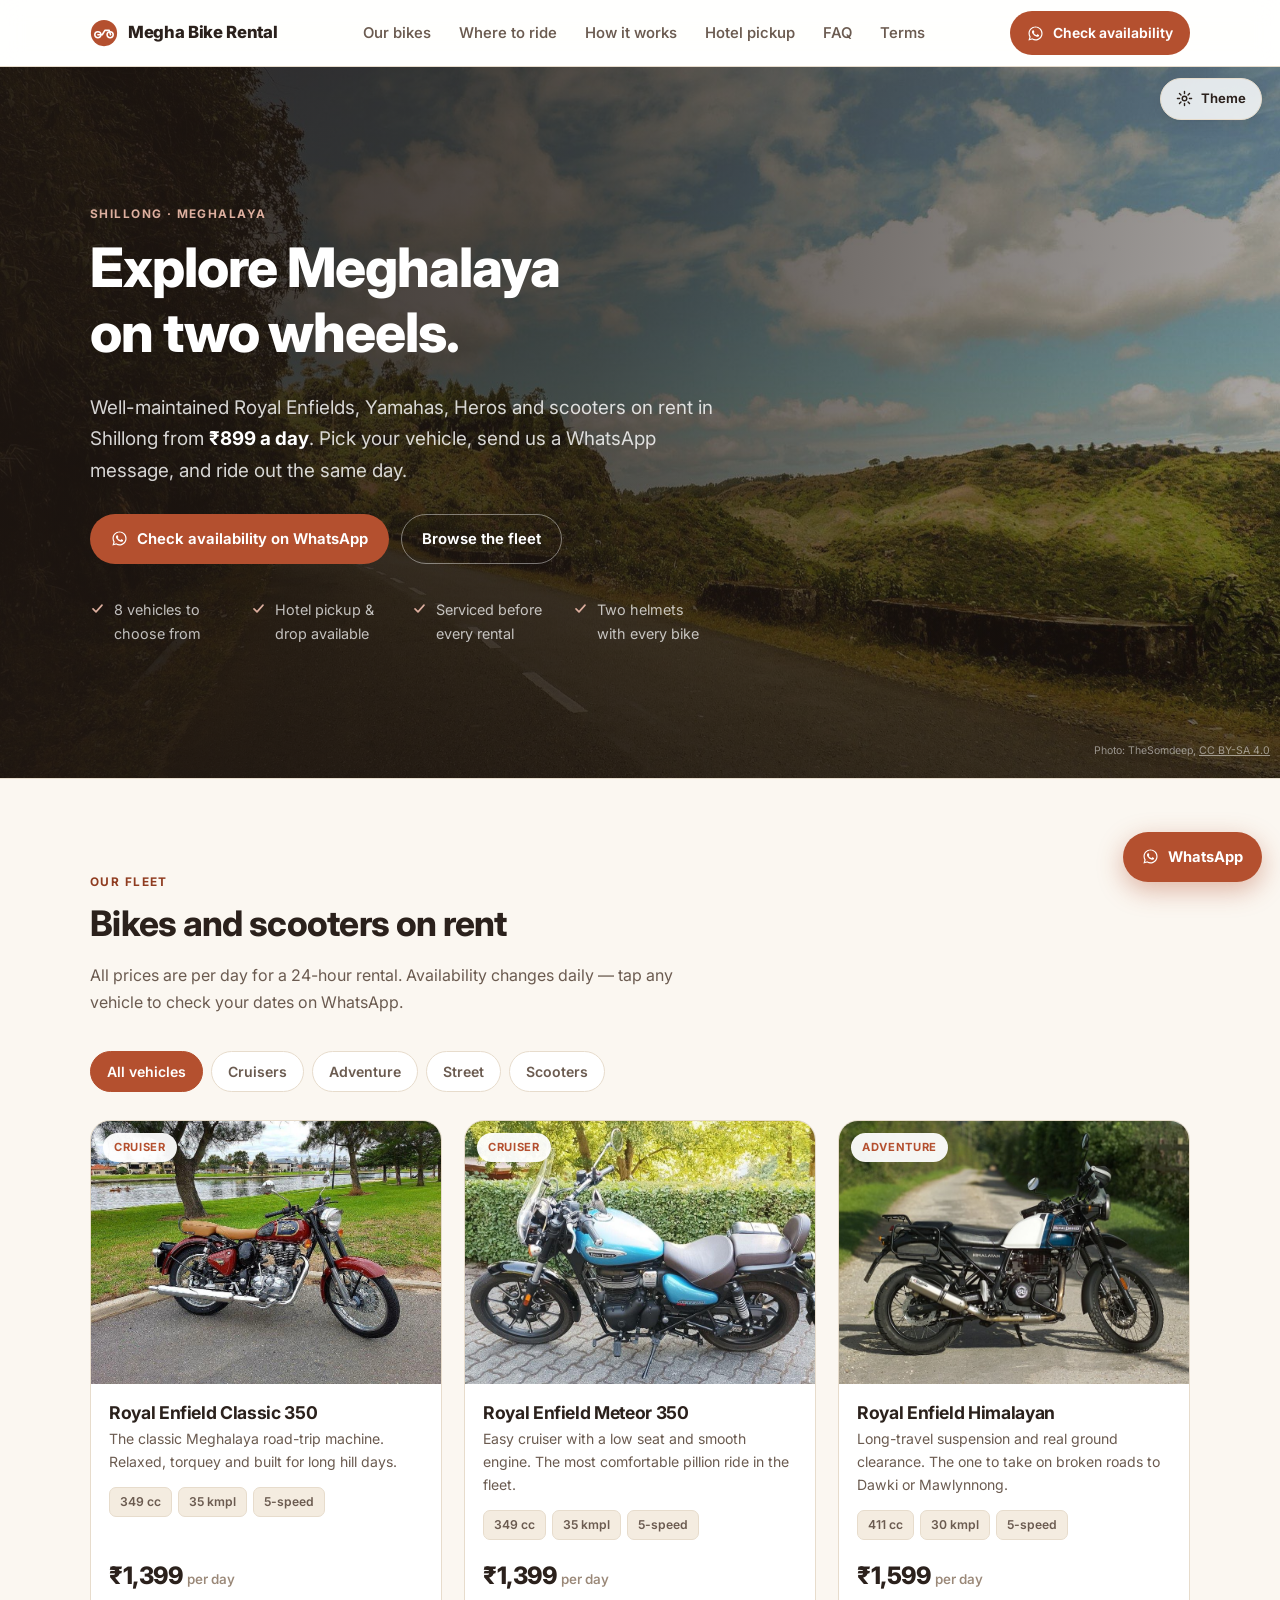
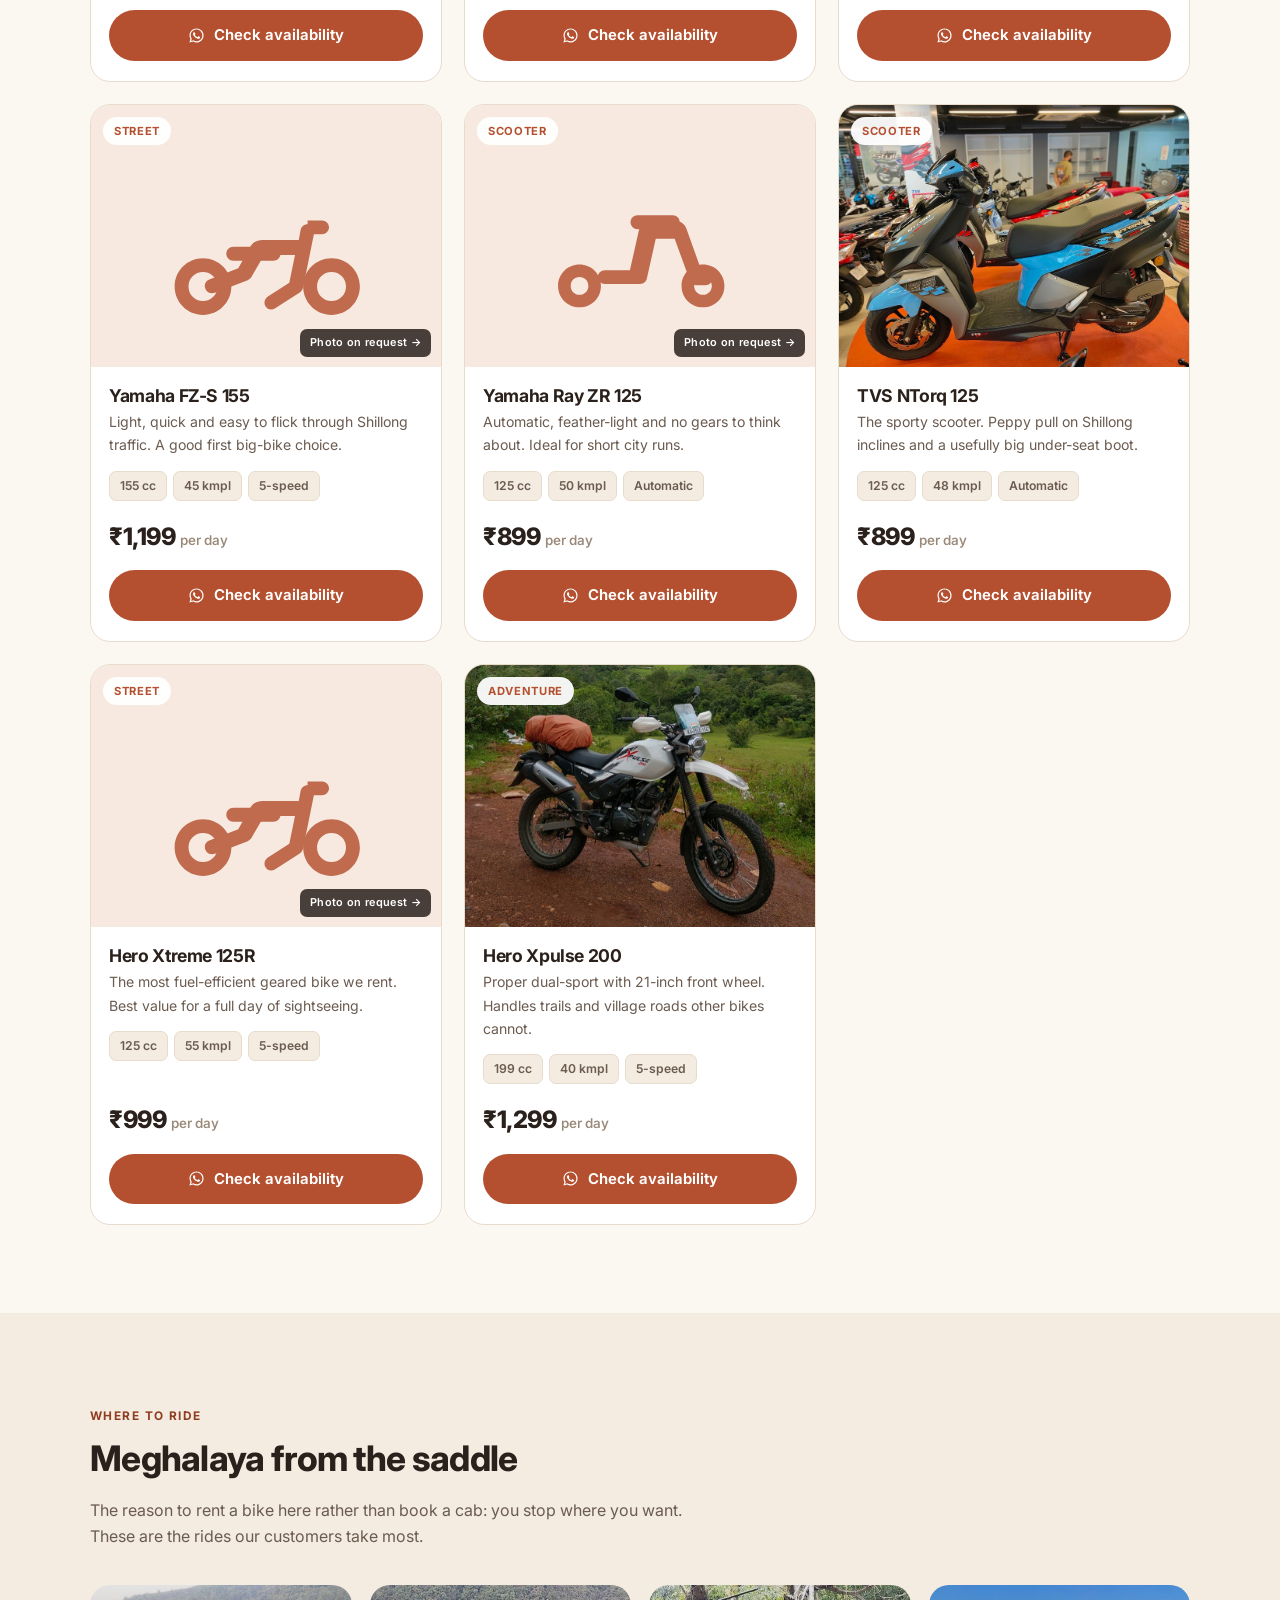
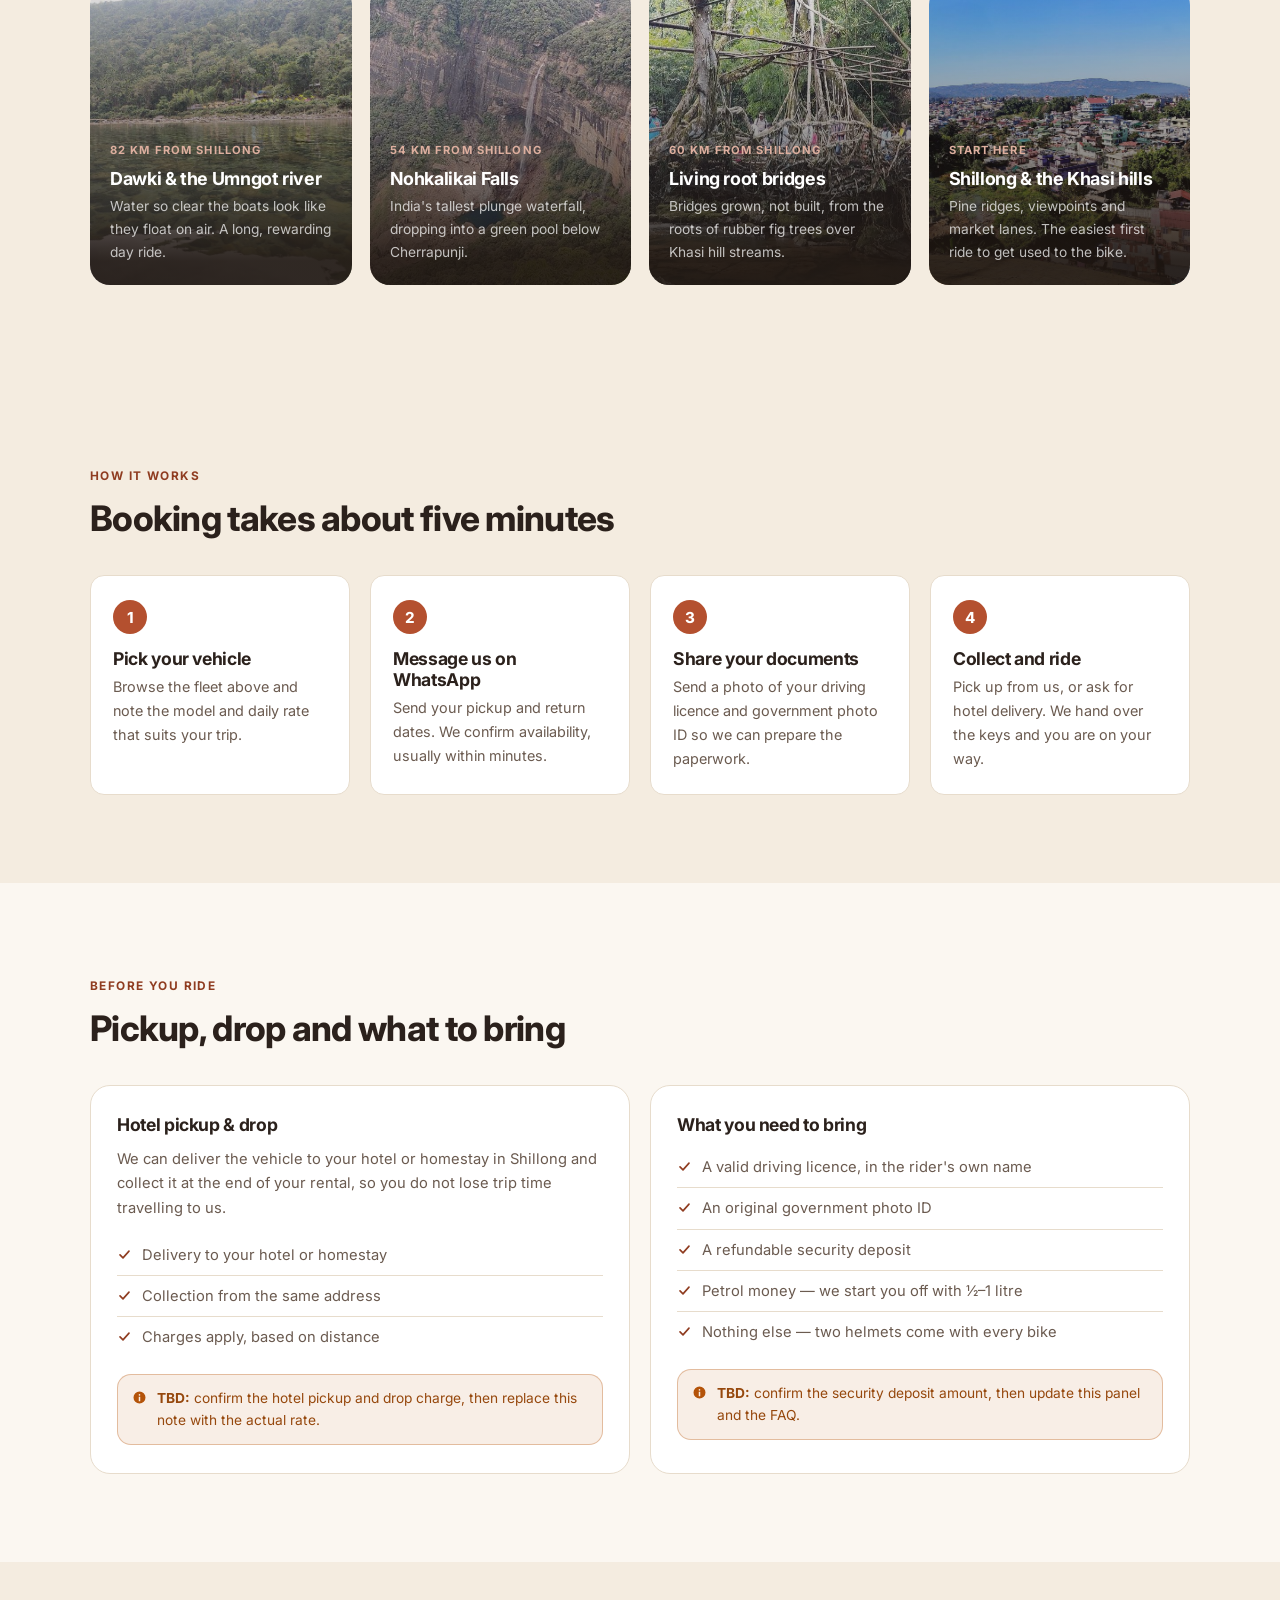
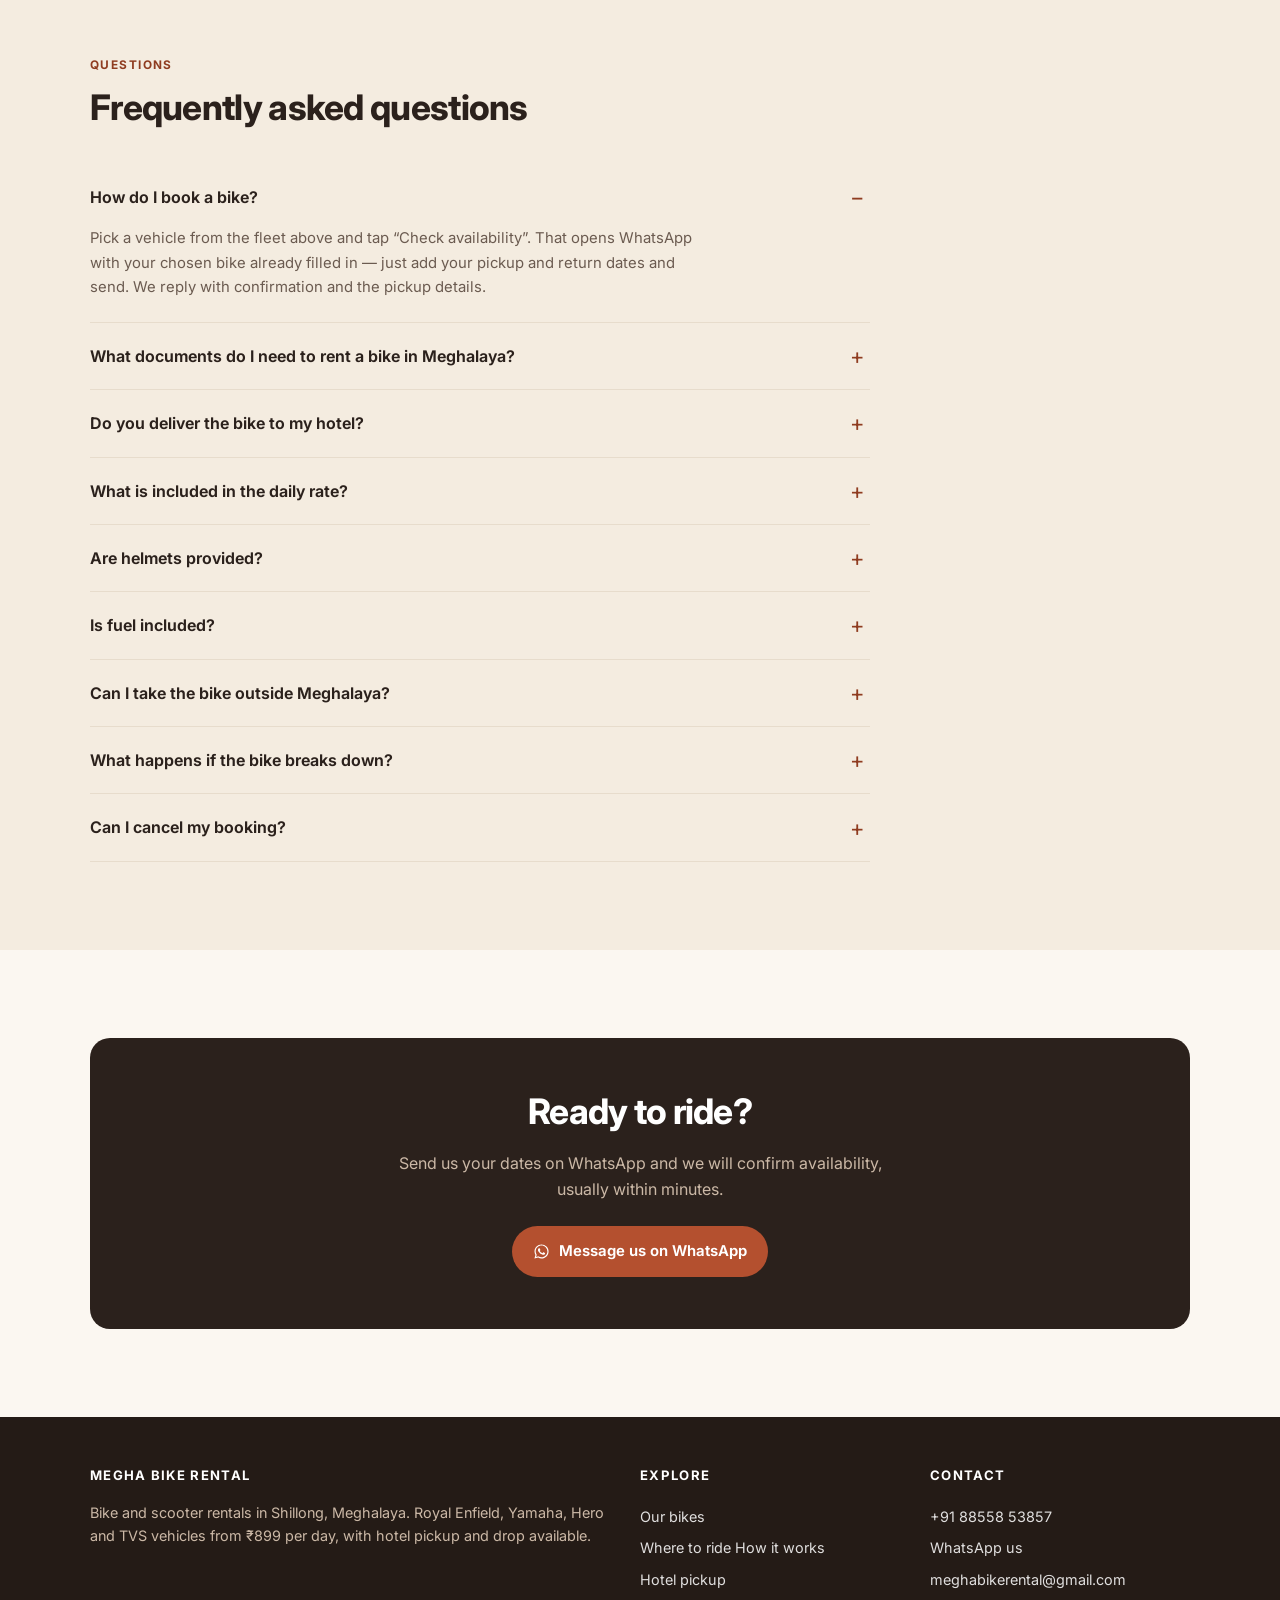
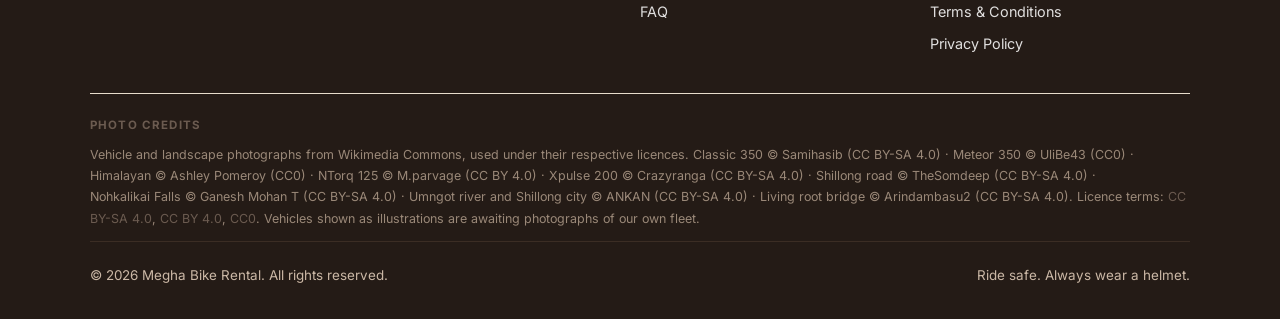
==== index.html @ 30ca1829 "Megha Bike Rental website Static site for a bike and scooter rental business in Shillong, Meghalaya." ====
<!DOCTYPE html>
<html lang="en-IN">
<head>
<meta charset="utf-8">
<meta name="viewport" content="width=device-width, initial-scale=1">

<title>Bike Rental in Shillong, Meghalaya | Megha Bike Rental</title>
<meta name="description" content="Rent Royal Enfield, Yamaha, Hero and TVS bikes and scooters in Shillong, Meghalaya from ₹899 per day. Two helmets included, hotel pickup and drop available. Check availability on WhatsApp.">
<link rel="canonical" href="https://www.meghabikerental.com/">

<meta name="robots" content="index, follow, max-image-preview:large">
<meta name="theme-color" content="#b4502f">
<meta name="geo.region" content="IN-ML">
<meta name="geo.placename" content="Shillong">

<meta property="og:type" content="website">
<meta property="og:site_name" content="Megha Bike Rental">
<meta property="og:title" content="Bike Rental in Shillong, Meghalaya | Megha Bike Rental">
<meta property="og:description" content="Rent Royal Enfield, Yamaha, Hero and TVS bikes and scooters in Shillong from ₹899 per day. Hotel pickup and drop available.">
<meta property="og:url" content="https://www.meghabikerental.com/">
<meta property="og:locale" content="en_IN">
<meta property="og:image" content="https://www.meghabikerental.com/assets/images/og-cover.svg">
<meta name="twitter:card" content="summary_large_image">

<link rel="icon" href="assets/images/favicon.svg" type="image/svg+xml">
<link rel="apple-touch-icon" href="assets/images/favicon.svg">

<link rel="preconnect" href="https://fonts.googleapis.com">
<link rel="preconnect" href="https://fonts.gstatic.com" crossorigin>
<link rel="stylesheet" href="https://fonts.googleapis.com/css2?family=Inter:wght@400;500;600;700;800&display=swap">
<link rel="stylesheet" href="assets/css/styles.css">
<link rel="stylesheet" href="assets/css/themes.css">
<script>/* no-flash: apply saved theme before first paint (preview tool) */
(function(){try{var v=JSON.parse(localStorage.getItem('mbr-theme'));if(v&&v.palette&&v.finish){var r=document.documentElement;r.setAttribute('data-palette',v.palette);r.setAttribute('data-finish',v.finish);}}catch(e){}})();</script>
<script src="assets/js/theme.js" defer></script>
</head>

<body>
<a class="skip" href="#main">Skip to content</a>

<header class="header">
  <div class="wrap header__bar">
    <a class="logo" href="index.html">
      <svg width="28" height="28" viewBox="0 0 32 32" fill="none" aria-hidden="true">
        <circle cx="16" cy="16" r="15" fill="#b4502f"/>
        <path d="M9 21.5a3.5 3.5 0 1 0 0-7 3.5 3.5 0 0 0 0 7zm14 0a3.5 3.5 0 1 0 0-7 3.5 3.5 0 0 0 0 7z" stroke="#fff" stroke-width="1.8"/>
        <path d="M9 18h5l3-5h5l1.5 5" stroke="#fff" stroke-width="1.8" stroke-linecap="round" stroke-linejoin="round"/>
      </svg>
      <span>Megha Bike Rental</span>
    </a>

    <nav class="nav" aria-label="Main">
      <a href="#fleet">Our bikes</a>
      <a href="#rides">Where to ride</a>
      <a href="#how">How it works</a>
      <a href="#pickup">Hotel pickup</a>
      <a href="#faq">FAQ</a>
      <a href="terms.html">Terms</a>
    </nav>

    <a class="btn btn--wa btn--sm" data-wa href="#">Check availability</a>
  </div>
</header>

<main id="main">

  <!-- ================= HERO ================= -->
  <section class="hero">
    <img class="hero__bg" src="assets/images/places/shillong-roads.jpg"
         alt="" width="1800" height="1013" fetchpriority="high" decoding="async">
    <div class="wrap">
      <span class="eyebrow">Shillong &middot; Meghalaya</span>
      <h1>Explore Meghalaya on two wheels.</h1>
      <p class="hero__lede">
        Well-maintained Royal Enfields, Yamahas, Heros and scooters on rent in
        <span data-city>Shillong</span> from <strong>&#8377;899 a day</strong>. Pick your
        vehicle, send us a WhatsApp message, and ride out the same day.
      </p>

      <div class="hero__cta">
        <a class="btn btn--wa" data-wa href="#">Check availability on WhatsApp</a>
        <a class="btn btn--ghost" href="#fleet">Browse the fleet</a>
      </div>

      <ul class="trust">
        <li>8 vehicles to choose from</li>
        <li>Hotel pickup &amp; drop available</li>
        <li>Serviced before every rental</li>
        <li>Two helmets with every bike</li>
      </ul>
    </div>
    <p class="hero__credit">Photo: TheSomdeep, <a href="https://creativecommons.org/licenses/by-sa/4.0" rel="nofollow noopener">CC BY-SA 4.0</a></p>
  </section>

  <!-- ================= FLEET ================= -->
  <section class="section" id="fleet">
    <div class="wrap">
      <div class="section__head">
        <span class="eyebrow">Our fleet</span>
        <h2>Bikes and scooters on rent</h2>
        <p>
          All prices are per day for a 24-hour rental. Availability changes daily —
          tap any vehicle to check your dates on WhatsApp.
        </p>
      </div>

      <div class="filters" id="fleet-filters" role="group" aria-label="Filter vehicles by type"></div>
      <p class="visually-hidden" id="fleet-status" role="status" aria-live="polite"></p>

      <div class="grid" id="fleet-grid">
        <noscript>
          <p>Please enable JavaScript to browse the fleet, or message us on WhatsApp
          and we will send you the current list and prices.</p>
        </noscript>
      </div>
    </div>
  </section>

  <!-- ================= DESTINATIONS ================= -->
  <section class="section section--mist" id="rides">
    <div class="wrap">
      <div class="section__head">
        <span class="eyebrow">Where to ride</span>
        <h2>Meghalaya from the saddle</h2>
        <p>
          The reason to rent a bike here rather than book a cab: you stop where you
          want. These are the rides our customers take most.
        </p>
      </div>
      <ul class="places" id="places-grid"></ul>
    </div>
  </section>

  <!-- ================= HOW IT WORKS ================= -->
  <section class="section section--mist" id="how">
    <div class="wrap">
      <div class="section__head">
        <span class="eyebrow">How it works</span>
        <h2>Booking takes about five minutes</h2>
      </div>

      <ol class="steps">
        <li>
          <h3>Pick your vehicle</h3>
          <p>Browse the fleet above and note the model and daily rate that suits your trip.</p>
        </li>
        <li>
          <h3>Message us on WhatsApp</h3>
          <p>Send your pickup and return dates. We confirm availability, usually within minutes.</p>
        </li>
        <li>
          <h3>Share your documents</h3>
          <p>Send a photo of your driving licence and government photo ID so we can prepare the paperwork.</p>
        </li>
        <li>
          <h3>Collect and ride</h3>
          <p>Pick up from us, or ask for hotel delivery. We hand over the keys and you are on your way.</p>
        </li>
      </ol>
    </div>
  </section>

  <!-- ================= PICKUP + REQUIREMENTS ================= -->
  <section class="section" id="pickup">
    <div class="wrap">
      <div class="section__head">
        <span class="eyebrow">Before you ride</span>
        <h2>Pickup, drop and what to bring</h2>
      </div>

      <div class="panels">
        <div class="panel">
          <h3>Hotel pickup &amp; drop</h3>
          <p style="font-size:.92rem;color:var(--ink-soft)">
            We can deliver the vehicle to your hotel or homestay in
            <span data-city>Shillong</span> and collect it at the end of your rental,
            so you do not lose trip time travelling to us.
          </p>
          <ul>
            <li>Delivery to your hotel or homestay</li>
            <li>Collection from the same address</li>
            <li>Charges apply, based on distance</li>
          </ul>
          <div class="note">
            <svg width="15" height="15" viewBox="0 0 20 20" fill="currentColor" aria-hidden="true"><path d="M10 2a8 8 0 1 0 0 16 8 8 0 0 0 0-16zm0 3.4a1.1 1.1 0 1 1 0 2.2 1.1 1.1 0 0 1 0-2.2zM11 15H9V9h2z"/></svg>
            <span><strong>TBD:</strong> confirm the hotel pickup and drop charge, then replace this note with the actual rate.</span>
          </div>
        </div>

        <div class="panel">
          <h3>What you need to bring</h3>
          <ul>
            <li>A valid driving licence, in the rider's own name</li>
            <li>An original government photo ID</li>
            <li>A refundable security deposit</li>
            <li>Petrol money — we start you off with &frac12;&ndash;1 litre</li>
            <li>Nothing else — two helmets come with every bike</li>
          </ul>
          <div class="note">
            <svg width="15" height="15" viewBox="0 0 20 20" fill="currentColor" aria-hidden="true"><path d="M10 2a8 8 0 1 0 0 16 8 8 0 0 0 0-16zm0 3.4a1.1 1.1 0 1 1 0 2.2 1.1 1.1 0 0 1 0-2.2zM11 15H9V9h2z"/></svg>
            <span><strong>TBD:</strong> confirm the security deposit amount, then update this panel and the FAQ.</span>
          </div>
        </div>
      </div>
    </div>
  </section>

  <!-- ================= FAQ ================= -->
  <section class="section section--mist" id="faq">
    <div class="wrap">
      <div class="section__head">
        <span class="eyebrow">Questions</span>
        <h2>Frequently asked questions</h2>
      </div>

      <div class="faq">
        <details open>
          <summary>How do I book a bike?</summary>
          <p>Pick a vehicle from the fleet above and tap “Check availability”. That opens
          WhatsApp with your chosen bike already filled in — just add your pickup and
          return dates and send. We reply with confirmation and the pickup details.</p>
        </details>

        <details>
          <summary>What documents do I need to rent a bike in Meghalaya?</summary>
          <p>You need a valid driving licence in the rider's own name that covers the
          class of vehicle you are renting, plus an original government photo ID such as
          Aadhaar, passport or voter ID. A learner's licence is not accepted. A refundable
          security deposit is also collected at pickup.</p>
        </details>

        <details>
          <summary>Do you deliver the bike to my hotel?</summary>
          <p>Yes. We deliver to hotels and homestays in <span data-city>Shillong</span>
          and collect the vehicle from the same address at the end of your rental. A
          delivery and collection charge applies depending on distance — message us with
          your hotel name for the exact amount.</p>
        </details>

        <details>
          <summary>What is included in the daily rate?</summary>
          <p>The rate covers a 24-hour rental of the vehicle, two helmets — one for the
          rider and one for the pillion — and half a litre to one litre of petrol to get
          you to a pump. Fuel beyond that is yours. TBD — confirm whether kilometres are
          unlimited, and list any extra charges here.</p>
        </details>

        <details>
          <summary>Are helmets provided?</summary>
          <p>Yes — two helmets come with every bike, one for the rider and one for the
          pillion, at no extra charge. Wearing them is required by law in Meghalaya for
          both riders, and we would ask you to wear them regardless.</p>
        </details>

        <details>
          <summary>Is fuel included?</summary>
          <p>Every bike is handed over with half a litre to one litre of petrol in the
          tank — enough to comfortably reach the nearest fuel pump. Fuel for the rest of
          your trip is at your own cost.</p>
        </details>

        <details>
          <summary>Can I take the bike outside Meghalaya?</summary>
          <p>TBD — confirm whether riding into Assam or other neighbouring states is
          permitted, and any conditions or extra charges that apply.</p>
        </details>

        <details>
          <summary>What happens if the bike breaks down?</summary>
          <p>Call us straight away on the number below. All vehicles are serviced before
          every rental, but if something goes wrong we will talk you through it and arrange
          help. Do not get repairs done yourself without speaking to us first.</p>
        </details>

        <details>
          <summary>Can I cancel my booking?</summary>
          <p>TBD — confirm the cancellation window and whether any advance or deposit is
          refundable. See our <a href="terms.html">Terms &amp; Conditions</a> once finalised.</p>
        </details>
      </div>
    </div>
  </section>

  <!-- ================= CTA ================= -->
  <section class="section">
    <div class="wrap">
      <div class="band">
        <h2>Ready to ride?</h2>
        <p>Send us your dates on WhatsApp and we will confirm availability, usually within minutes.</p>
        <a class="btn btn--wa" data-wa href="#">Message us on WhatsApp</a>
      </div>
    </div>
  </section>

</main>

<footer class="footer">
  <div class="wrap">
    <div class="footer__cols">
      <div>
        <h4>Megha Bike Rental</h4>
        <p>Bike and scooter rentals in <span data-city>Shillong</span>, Meghalaya.
        Royal Enfield, Yamaha, Hero and TVS vehicles from ₹899 per day, with hotel
        pickup and drop available.</p>
      </div>

      <div>
        <h4>Explore</h4>
        <ul>
          <li><a href="#fleet">Our bikes</a></li>
          <li><a href="#rides">Where to ride</a>
      <a href="#how">How it works</a></li>
          <li><a href="#pickup">Hotel pickup</a></li>
          <li><a href="#faq">FAQ</a></li>
        </ul>
      </div>

      <div>
        <h4>Contact</h4>
        <ul>
          <li><a data-phone href="#">+91 88558 53857</a></li>
          <li><a data-wa href="#">WhatsApp us</a></li>
          <li><a data-email href="#">meghabikerental@gmail.com</a></li>
          <li><a href="terms.html">Terms &amp; Conditions</a></li>
          <li><a href="privacy.html">Privacy Policy</a></li>
        </ul>
      </div>
    </div>

    <div class="credits">
      <h4>Photo credits</h4>
      <p>
        Vehicle and landscape photographs from Wikimedia Commons, used under their
        respective licences.
        Classic&nbsp;350 &copy;&nbsp;Samihasib (CC&nbsp;BY-SA&nbsp;4.0) &middot;
        Meteor&nbsp;350 &copy;&nbsp;UliBe43 (CC0) &middot;
        Himalayan &copy;&nbsp;Ashley&nbsp;Pomeroy (CC0) &middot;
        NTorq&nbsp;125 &copy;&nbsp;M.parvage (CC&nbsp;BY&nbsp;4.0) &middot;
        Xpulse&nbsp;200 &copy;&nbsp;Crazyranga (CC&nbsp;BY-SA&nbsp;4.0) &middot;
        Shillong road &copy;&nbsp;TheSomdeep (CC&nbsp;BY-SA&nbsp;4.0) &middot;
        Nohkalikai&nbsp;Falls &copy;&nbsp;Ganesh&nbsp;Mohan&nbsp;T (CC&nbsp;BY-SA&nbsp;4.0) &middot;
        Umngot&nbsp;river and Shillong&nbsp;city &copy;&nbsp;ANKAN (CC&nbsp;BY-SA&nbsp;4.0) &middot;
        Living&nbsp;root&nbsp;bridge &copy;&nbsp;Arindambasu2 (CC&nbsp;BY-SA&nbsp;4.0).
        Licence terms:
        <a href="https://creativecommons.org/licenses/by-sa/4.0" rel="nofollow noopener">CC BY-SA 4.0</a>,
        <a href="https://creativecommons.org/licenses/by/4.0" rel="nofollow noopener">CC BY 4.0</a>,
        <a href="https://creativecommons.org/publicdomain/zero/1.0" rel="nofollow noopener">CC0</a>.
        Vehicles shown as illustrations are awaiting photographs of our own fleet.
      </p>
    </div>

    <div class="footer__base">
      <span>&copy; <span data-year>2026</span> Megha Bike Rental. All rights reserved.</span>
      <span>Ride safe. Always wear a helmet.</span>
    </div>
  </div>
</footer>

<a class="fab" data-wa href="#" aria-label="Check availability on WhatsApp">
  <span class="fab__text">WhatsApp</span>
</a>

<script src="assets/js/data.js"></script>
<script src="assets/js/main.js"></script>

<script type="application/ld+json">
{
  "@context": "https://schema.org",
  "@graph": [
    {
      "@type": ["LocalBusiness", "AutoRental"],
      "@id": "https://www.meghabikerental.com/#business",
      "name": "Megha Bike Rental",
      "url": "https://www.meghabikerental.com/",
      "email": "meghabikerental@gmail.com",
      "telephone": "+918855853857",
      "description": "Bike and scooter rentals in Shillong, Meghalaya. Royal Enfield, Yamaha, Hero and TVS vehicles from Rs 899 per day, with hotel pickup and drop available.",
      "image": "https://www.meghabikerental.com/assets/images/og-cover.svg",
      "priceRange": "₹₹",
      "currenciesAccepted": "INR",
      "areaServed": { "@type": "State", "name": "Meghalaya" },
      "address": {
        "@type": "PostalAddress",
        "addressLocality": "Shillong",
        "addressRegion": "Meghalaya",
        "addressCountry": "IN"
      },
      "openingHoursSpecification": [{
        "@type": "OpeningHoursSpecification",
        "dayOfWeek": ["Monday","Tuesday","Wednesday","Thursday","Friday","Saturday","Sunday"],
        "opens": "08:00",
        "closes": "20:00"
      }]
    },
    {
      "@type": "FAQPage",
      "@id": "https://www.meghabikerental.com/#faq",
      "mainEntity": [
        {
          "@type": "Question",
          "name": "How do I book a bike?",
          "acceptedAnswer": { "@type": "Answer", "text": "Pick a vehicle from the fleet and tap Check availability. That opens WhatsApp with your chosen bike already filled in. Add your pickup and return dates and send, and we reply with confirmation and pickup details." }
        },
        {
          "@type": "Question",
          "name": "What documents do I need to rent a bike in Meghalaya?",
          "acceptedAnswer": { "@type": "Answer", "text": "A valid driving licence in the rider's own name covering the class of vehicle, plus an original government photo ID such as Aadhaar, passport or voter ID. A learner's licence is not accepted. A refundable security deposit is collected at pickup." }
        },
        {
          "@type": "Question",
          "name": "Do you deliver the bike to my hotel?",
          "acceptedAnswer": { "@type": "Answer", "text": "Yes. We deliver to hotels and homestays in Shillong and collect the vehicle from the same address at the end of the rental. A delivery and collection charge applies depending on distance." }
        },
        {
          "@type": "Question",
          "name": "Are helmets provided with the bike rental?",
          "acceptedAnswer": { "@type": "Answer", "text": "Yes. Two helmets come with every bike, one for the rider and one for the pillion, at no extra charge. Wearing a helmet is required by law in Meghalaya for both riders." }
        },
        {
          "@type": "Question",
          "name": "Is fuel included in the bike rental?",
          "acceptedAnswer": { "@type": "Answer", "text": "Every bike is handed over with half a litre to one litre of petrol in the tank, enough to comfortably reach the nearest fuel pump. Fuel for the rest of the trip is at the rider's own cost." }
        },
        {
          "@type": "Question",
          "name": "What happens if the bike breaks down?",
          "acceptedAnswer": { "@type": "Answer", "text": "Call us immediately. All vehicles are serviced before every rental, but if something goes wrong we will talk you through it and arrange help. Do not arrange repairs yourself without speaking to us first." }
        }
      ]
    }
  ]
}
</script>
</body>
</html>
---- assets/css/styles.css ----
/* ==========================================================================
   Megha Bike Rental — stylesheet
   Mobile-first. Edit design tokens in :root to re-skin the whole site.
   ========================================================================== */

:root {
  /* Palette tokens — overridden per theme in themes.css.
     These defaults are the "Sand & Terracotta" palette. */
  --ink:         #2b211c;
  --ink-soft:    #6b5b50;
  --ink-faint:   #9a8878;
  --accent:      #b4502f;
  --accent-2:    #8f3c20;
  --accent-tint: #f7e9e0;
  --accent-ink:  #ffffff;
  --bg:          #fbf7f1;
  --bg-2:        #f4ece0;
  --surface:     #ffffff;
  --line:        #e7dccc;
  --deep:        #2b211c;
  --deep-2:      #241b16;
  --deep-ink:    #cbb8a6;
  --deep-line:   #3b2d24;
  --header-bg:   rgba(255,255,255,.90);
  --amber:       #b45309;
  --hero-scrim:  30,22,17;

  /* Finish tokens — overridden by [data-finish] in themes.css */
  --surface-blur:   none;
  --surface-alpha:  var(--surface);
  --sheen:          none;
  --card-border:    var(--line);

  --radius:     14px;
  --radius-lg:  20px;
  --shadow:     0 1px 2px rgba(43,33,28,.06), 0 4px 16px rgba(43,33,28,.07);
  --shadow-lg:  0 2px 4px rgba(43,33,28,.07), 0 14px 34px rgba(43,33,28,.13);
  --wrap:       1140px;
  --font:       'Inter', -apple-system, BlinkMacSystemFont, 'Segoe UI', Roboto, sans-serif;
  --ease:       cubic-bezier(.22,.61,.36,1);

  /* Text on top of a dark photo scrim. Derived from the palette so the
     hero and destination cards recolour with everything else. */
  --on-photo:        #ffffff;
  --on-photo-soft:   rgba(255,255,255,.82);
  --on-photo-faint:  rgba(255,255,255,.72);
  --on-photo-accent: color-mix(in srgb, var(--accent) 46%, #ffffff);
}

*, *::before, *::after { box-sizing: border-box; }

html { scroll-behavior: smooth; -webkit-text-size-adjust: 100%; }

body {
  margin: 0;
  font-family: var(--font);
  font-size: 16px;
  line-height: 1.65;
  color: var(--ink);
  background: var(--bg);
  -webkit-font-smoothing: antialiased;
}

img { max-width: 100%; display: block; }
a { color: var(--accent-2); }

h1, h2, h3 { line-height: 1.2; letter-spacing: -.02em; margin: 0 0 .5em; }
h1 { font-size: clamp(2rem, 6vw, 3.4rem); font-weight: 800; }
h2 { font-size: clamp(1.5rem, 4vw, 2.2rem); font-weight: 750; }
h3 { font-size: 1.1rem; font-weight: 700; }
p  { margin: 0 0 1em; }

.wrap { width: 100%; max-width: var(--wrap); margin-inline: auto; padding-inline: 20px; }

.section { padding-block: clamp(48px, 9vw, 88px); }
.section--mist { background: var(--bg-2); }

.section__head { max-width: 620px; margin-bottom: 36px; }
.section__head p { color: var(--ink-soft); margin: 0; }

.eyebrow {
  display: inline-block;
  font-size: .74rem; font-weight: 700; letter-spacing: .12em;
  text-transform: uppercase; color: var(--accent-2);
  margin-bottom: 10px;
}

/* --- skip link ---------------------------------------------------------- */
.skip {
  position: absolute; left: -9999px; top: 0; z-index: 200;
  background: var(--accent); color: #fff; padding: 12px 20px;
  border-radius: 0 0 var(--radius) 0;
}
.skip:focus { left: 0; }

/* --- header ------------------------------------------------------------- */
.header {
  position: sticky; top: 0; z-index: 100;
  background: var(--header-bg);
  backdrop-filter: saturate(180%) blur(12px);
  border-bottom: 1px solid var(--line);
}
.header__bar {
  display: flex; align-items: center; justify-content: space-between;
  gap: 16px; min-height: 66px;
}
.logo {
  display: inline-flex; align-items: center; gap: 10px;
  font-weight: 800; font-size: 1.05rem; letter-spacing: -.02em;
  color: var(--ink); text-decoration: none;
}
.logo svg { flex: none; }
.logo span { white-space: nowrap; }

.nav { display: none; gap: 28px; }
.nav a {
  color: var(--ink-soft); text-decoration: none;
  font-size: .93rem; font-weight: 550;
}
.nav a:hover { color: var(--accent); }

@media (min-width: 860px) { .nav { display: flex; } }

/* --- buttons ------------------------------------------------------------ */
.btn {
  display: inline-flex; align-items: center; justify-content: center; gap: 9px;
  padding: 12px 20px;
  border: 1px solid transparent; border-radius: 999px;
  font: inherit; font-size: .93rem; font-weight: 650;
  text-decoration: none; cursor: pointer;
  transition: background .15s ease, border-color .15s ease, transform .1s ease;
}
.btn:active { transform: translateY(1px); }
.btn svg { flex: none; }

.btn--wa      { background: var(--accent); color: var(--accent-ink); }
.btn--wa:hover{ background: var(--accent-2); color: #fff; }

.btn--solid      { background: var(--accent); color: var(--accent-ink); }
.btn--solid:hover{ background: var(--accent-2); }

.btn--ghost      { background: transparent; color: var(--accent); border-color: var(--line); }
.btn--ghost:hover{ border-color: var(--accent-2); background: var(--accent-tint); }

.btn--block { width: 100%; }
.btn--sm    { padding: 10px 16px; font-size: .87rem; }

.header .btn { display: none; }
@media (min-width: 560px) { .header .btn { display: inline-flex; } }

/* --- hero --------------------------------------------------------------- */
.hero {
  position: relative;
  isolation: isolate;
  padding-block: clamp(72px, 12vw, 132px);
  border-bottom: 1px solid var(--line);
  color: #fff;
  background: var(--deep);
  overflow: hidden;
}
.hero h1 { max-width: 15ch; }
.hero__lede {
  font-size: clamp(1.02rem, 2.2vw, 1.18rem);
  color: var(--ink-soft); max-width: 54ch; margin-bottom: 28px;
}
.hero__cta { display: flex; flex-wrap: wrap; gap: 12px; margin-bottom: 34px; }

.trust {
  display: grid; grid-template-columns: repeat(2, 1fr);
  gap: 14px 24px; padding: 0; margin: 0; list-style: none;
  max-width: 620px;
}
.trust li {
  display: flex; align-items: flex-start; gap: 9px;
  font-size: .9rem; color: var(--ink-soft);
}
.trust svg { flex: none; margin-top: 3px; color: var(--accent-2); }
@media (min-width: 720px) { .trust { grid-template-columns: repeat(4, 1fr); } }

/* --- filters ------------------------------------------------------------ */
.filters {
  display: flex; flex-wrap: wrap; gap: 8px; margin-bottom: 28px;
}
.filter {
  padding: 8px 16px; border-radius: 999px;
  border: 1px solid var(--card-border); background: var(--surface-alpha);
  backdrop-filter: var(--surface-blur); -webkit-backdrop-filter: var(--surface-blur);
  font: inherit; font-size: .88rem; font-weight: 600; color: var(--ink-soft);
  cursor: pointer; transition: all .15s ease;
}
.filter:hover { border-color: var(--accent-2); color: var(--accent); }
.filter[aria-pressed="true"] {
  background: var(--accent); border-color: var(--accent); color: var(--accent-ink);
}

/* --- bike grid ---------------------------------------------------------- */
.grid {
  display: grid; gap: 22px;
  grid-template-columns: repeat(auto-fill, minmax(270px, 1fr));
}

.card {
  display: flex; flex-direction: column;
  position: relative;
  background: var(--surface-alpha);
  backdrop-filter: var(--surface-blur);
  -webkit-backdrop-filter: var(--surface-blur);
  border: 1px solid var(--card-border); border-radius: var(--radius-lg);
  overflow: hidden;
  transition: box-shadow .45s var(--ease), transform .45s var(--ease), border-color .45s var(--ease);
}
.card:hover {
  box-shadow: var(--shadow-lg); transform: translateY(-6px);
  border-color: var(--accent);
}
.card--out { opacity: .55; }
.card--out:hover { transform: none; box-shadow: none; }

.card__media {
  position: relative;
  aspect-ratio: 4 / 3;
  background: var(--bg-2);
  overflow: hidden;
}
.card__media img { width: 100%; height: 100%; object-fit: cover; }

.card__tag {
  position: absolute; top: 12px; left: 12px;
  padding: 5px 11px; border-radius: 999px;
  background: rgba(255,255,255,.94);
  font-size: .7rem; font-weight: 700; letter-spacing: .06em;
  text-transform: uppercase; color: var(--accent);
}
.card__tag--out { background: rgba(16,32,26,.82); color: #fff; }

.card__body { padding: 18px 18px 20px; display: flex; flex-direction: column; flex: 1; }
.card__body h3 { margin-bottom: 4px; }
.card__blurb {
  font-size: .88rem; color: var(--ink-soft);
  margin: 0 0 14px; flex: 1;
}

.specs {
  display: flex; flex-wrap: wrap; gap: 6px;
  padding: 0; margin: 0 0 16px; list-style: none;
}
.specs li {
  padding: 4px 10px; border-radius: 7px;
  background: var(--bg-2); border: 1px solid var(--line);
  font-size: .76rem; font-weight: 600; color: var(--ink-soft);
}

.price {
  display: flex; align-items: baseline; gap: 5px; margin-bottom: 14px;
}
.price__amt { font-size: 1.5rem; font-weight: 800; letter-spacing: -.02em; }
.price__unit { font-size: .84rem; color: var(--ink-faint); font-weight: 550; }

/* --- steps -------------------------------------------------------------- */
.steps {
  display: grid; gap: 20px; padding: 0; margin: 0; list-style: none;
  grid-template-columns: repeat(auto-fit, minmax(240px, 1fr));
  counter-reset: step;
}
.steps li {
  position: relative;
  background: var(--surface-alpha);
  backdrop-filter: var(--surface-blur);
  -webkit-backdrop-filter: var(--surface-blur);
  border: 1px solid var(--card-border);
  border-radius: var(--radius); padding: 24px 22px;
}
.steps li::before {
  counter-increment: step; content: counter(step);
  display: flex; align-items: center; justify-content: center;
  width: 34px; height: 34px; margin-bottom: 14px;
  border-radius: 999px; background: var(--accent); color: var(--accent-ink);
  font-weight: 750; font-size: .95rem;
}
.steps h3 { margin-bottom: 6px; }
.steps p { margin: 0; font-size: .9rem; color: var(--ink-soft); }

/* --- info panel (pickup / documents) ------------------------------------ */
.panels { display: grid; gap: 20px; grid-template-columns: 1fr; }
@media (min-width: 800px) { .panels { grid-template-columns: 1fr 1fr; } }

.panel {
  position: relative;
  background: var(--surface-alpha);
  backdrop-filter: var(--surface-blur);
  -webkit-backdrop-filter: var(--surface-blur);
  border: 1px solid var(--card-border);
  border-radius: var(--radius-lg); padding: 28px 26px;
}
.panel h3 { margin-bottom: 12px; }
.panel ul { padding-left: 0; margin: 0; list-style: none; }
.panel li {
  display: flex; gap: 10px; align-items: flex-start;
  padding: 8px 0; font-size: .92rem; color: var(--ink-soft);
  border-bottom: 1px solid var(--line);
}
.panel li:last-child { border-bottom: 0; }
.panel li svg { flex: none; margin-top: 4px; color: var(--accent-2); }

.note {
  display: flex; gap: 10px; align-items: flex-start;
  margin-top: 16px; padding: 12px 14px;
  background: color-mix(in srgb, var(--amber) 10%, var(--surface));
  border: 1px solid color-mix(in srgb, var(--amber) 32%, transparent);
  border-radius: var(--radius);
  font-size: .86rem; color: color-mix(in srgb, var(--amber) 78%, var(--ink));
}
.note svg { flex: none; margin-top: 3px; color: var(--amber); }

/* --- faq ---------------------------------------------------------------- */
.faq { max-width: 780px; }
.faq details {
  border-bottom: 1px solid var(--line);
  padding: 4px 0;
}
.faq summary {
  cursor: pointer; list-style: none;
  padding: 16px 34px 16px 0; position: relative;
  font-weight: 650; font-size: 1rem;
}
.faq summary::-webkit-details-marker { display: none; }
.faq summary::after {
  content: '+'; position: absolute; right: 6px; top: 50%;
  transform: translateY(-50%);
  font-size: 1.4rem; font-weight: 400; color: var(--accent-2); line-height: 1;
}
.faq details[open] summary::after { content: '\2212'; }
.faq details > p {
  margin: 0 0 18px; color: var(--ink-soft); font-size: .93rem;
  max-width: 68ch;
}

/* --- cta band ----------------------------------------------------------- */
.band {
  background: var(--deep); color: #fff;
  border-radius: var(--radius-lg);
  padding: clamp(32px, 6vw, 52px);
  text-align: center;
}
.band h2 { color: #fff; }
.band p { color: var(--deep-ink); max-width: 52ch; margin-inline: auto; margin-bottom: 24px; }

/* --- footer ------------------------------------------------------------- */
.footer {
  background: var(--deep-2); color: var(--deep-ink);
  padding-block: 48px 32px; font-size: .9rem;
}
.footer a { color: rgba(255,255,255,.86); text-decoration: none; }
.footer a:hover { color: #fff; text-decoration: underline; }
.footer__cols {
  display: grid; gap: 30px; margin-bottom: 34px;
  grid-template-columns: 1fr;
}
@media (min-width: 720px) { .footer__cols { grid-template-columns: 2fr 1fr 1fr; } }
.footer h4 {
  color: #fff; font-size: .82rem; font-weight: 700;
  letter-spacing: .1em; text-transform: uppercase; margin: 0 0 14px;
}
.footer ul { list-style: none; padding: 0; margin: 0; }
.footer li { padding: 4px 0; }
.footer__base {
  border-top: 1px solid var(--deep-line); padding-top: 22px;
  display: flex; flex-wrap: wrap; gap: 10px 20px; justify-content: space-between;
  font-size: .84rem;
}

/* --- floating whatsapp -------------------------------------------------- */
.fab {
  position: fixed; right: 18px; bottom: 18px; z-index: 90;
  display: inline-flex; align-items: center; gap: 9px;
  padding: 13px 19px; border-radius: 999px;
  background: var(--accent); color: var(--accent-ink);
  font-weight: 700; font-size: .92rem; text-decoration: none;
  box-shadow: 0 8px 26px rgba(180,80,47,.40);
}
.fab:hover { background: var(--accent-2); color: #fff; }
.fab__text { display: none; }
@media (min-width: 480px) { .fab__text { display: inline; } }

/* --- legal pages -------------------------------------------------------- */
.legal { max-width: 760px; }
.legal h2 { font-size: 1.35rem; margin-top: 40px; }
.legal h2:first-of-type { margin-top: 24px; }
.legal ul { color: var(--ink-soft); padding-left: 22px; }
.legal li { margin-bottom: 8px; }
.legal p { color: var(--ink-soft); }
.legal__updated { color: var(--ink-faint); font-size: .88rem; }

/* --- utility ------------------------------------------------------------ */
.visually-hidden {
  position: absolute; width: 1px; height: 1px; padding: 0; margin: -1px;
  overflow: hidden; clip: rect(0 0 0 0); white-space: nowrap; border: 0;
}

@media (prefers-reduced-motion: reduce) {
  html { scroll-behavior: auto; }
  *, *::before, *::after { transition: none !important; animation: none !important; }
}

/* ==========================================================================
   Photo hero
   ========================================================================== */

.hero__bg {
  position: absolute; inset: 0; z-index: -2;
  width: 100%; height: 100%; object-fit: cover;
}
.hero::after {
  content: ''; position: absolute; inset: 0; z-index: -1;
  background:
    linear-gradient(100deg, rgba(var(--hero-scrim),.92) 0%, rgba(var(--hero-scrim),.74) 46%, rgba(var(--hero-scrim),.34) 100%),
    linear-gradient(to top, rgba(var(--hero-scrim),.55) 0%, transparent 45%);
}
.hero h1 { color: #fff; }
.hero .eyebrow { color: var(--on-photo-accent); }
.hero__lede { color: var(--on-photo-soft); }
.hero__lede strong { color: #fff; }
.hero .trust li { color: var(--on-photo-faint); }
.hero .trust svg { color: var(--on-photo-accent); }
.hero .btn--ghost { color: #fff; border-color: rgba(255,255,255,.42); }
.hero .btn--ghost:hover { background: rgba(255,255,255,.12); border-color: #fff; }

.hero__credit {
  position: absolute; right: 10px; bottom: 8px; z-index: 1;
  font-size: .66rem; color: rgba(255,255,255,.5);
}
.hero__credit a { color: inherit; text-decoration: underline; }

/* ==========================================================================
   Destinations
   ========================================================================== */

.places {
  display: grid; gap: 18px; padding: 0; margin: 0; list-style: none;
  grid-template-columns: repeat(auto-fit, minmax(230px, 1fr));
}
.place {
  position: relative; overflow: hidden;
  border-radius: var(--radius-lg);
  min-height: 300px;
  display: flex; flex-direction: column; justify-content: flex-end;
  color: #fff; isolation: isolate;
}
.place img {
  position: absolute; inset: 0; z-index: -2;
  width: 100%; height: 100%; object-fit: cover;
  transition: transform .5s ease;
}
.place::after {
  content: ''; position: absolute; inset: 0; z-index: -1;
  background: linear-gradient(to top, rgba(var(--hero-scrim),.92) 8%, rgba(var(--hero-scrim),.44) 48%, rgba(var(--hero-scrim),.12) 100%);
}
.place:hover img { transform: scale(1.06); }
.place__body { padding: 20px 20px 22px; }
.place__dist {
  display: inline-block; margin-bottom: 8px;
  font-size: .7rem; font-weight: 700; letter-spacing: .1em;
  text-transform: uppercase; color: var(--on-photo-accent);
}
.place h3 { color: #fff; margin-bottom: 6px; font-size: 1.12rem; }
.place p { margin: 0; font-size: .86rem; color: var(--on-photo-faint); }

/* ==========================================================================
   Photo credits
   ========================================================================== */

.credits {
  margin-top: 34px; padding-top: 22px;
  border-top: 1px solid var(--line);
  font-size: .78rem; color: var(--ink-faint); line-height: 1.7;
}
.credits a { color: var(--ink-soft); }
.credits h4 {
  font-size: .72rem; font-weight: 700; letter-spacing: .1em;
  text-transform: uppercase; color: var(--ink-soft); margin: 0 0 8px;
}

/* Themed placeholder art for vehicles awaiting a real photograph */
.card__illus {
  width: 100%; height: 100%;
  display: flex; align-items: center; justify-content: center;
  background: var(--accent-tint);
  color: var(--accent);
}
.card__illus svg { width: 72%; height: auto; opacity: .82; }

/* Photo-less card: the badge itself asks for real photos over WhatsApp */
.card__note {
  position: absolute; right: 10px; bottom: 10px;
  padding: 5px 10px; border-radius: 7px;
  background: rgba(var(--hero-scrim),.80); color: #fff;
  font-size: .68rem; font-weight: 600; letter-spacing: .03em;
  text-decoration: none;
  transition: background .2s var(--ease);
}
a.card__note:hover { background: var(--accent); color: var(--accent-ink); }

/* keep the price block pinned to the bottom so buttons align across a row */
.card__blurb { flex: 0 0 auto; }
.price { margin-top: auto; }
---- assets/css/themes.css ----
/* ==========================================================================
   Megha Bike Rental — palettes & finishes
   --------------------------------------------------------------------------
   Applied by assets/js/theme.js as attributes on <html>:
       data-palette="sand|obsidian|glacier|abyss|midnight|carbon"
       data-finish="matte|crystal|water"
   Once a combination is chosen, copy its tokens into :root in styles.css and
   delete the picker. See docs/HANDOVER.md.
   ========================================================================== */

/* ==========================================================================
   1. PALETTES
   ========================================================================== */

/* --- Sand & Terracotta — warm, light, earthy -------------------------- */
[data-palette="sand"] {
  --ink:#2b211c; --ink-soft:#6b5b50; --ink-faint:#9a8878;
  --accent:#b4502f; --accent-2:#8f3c20; --accent-tint:#f7e9e0; --accent-ink:#fff;
  --bg:#fbf7f1; --bg-2:#f4ece0; --surface:#ffffff; --line:#e7dccc;
  --deep:#2b211c; --deep-2:#241b16; --deep-ink:#cbb8a6; --deep-line:#3b2d24;
  --header-bg:rgba(255,255,255,.90); --hero-scrim:30,22,17;
  --shadow:0 1px 2px rgba(43,33,28,.06), 0 4px 16px rgba(43,33,28,.07);
  --shadow-lg:0 2px 4px rgba(43,33,28,.07), 0 18px 40px rgba(43,33,28,.15);
}

/* --- Obsidian & Copper — dark, warm metal, showroom ------------------- */
[data-palette="obsidian"] {
  --ink:#f4efe9; --ink-soft:#b3a89d; --ink-faint:#8a7d71;
  --accent:#c87137; --accent-2:#e08b4d; --accent-tint:#2a1f17; --accent-ink:#14100c;
  --bg:#100d0b; --bg-2:#181310; --surface:#1c1613; --line:#2e2620;
  --deep:#0b0908; --deep-2:#0b0908; --deep-ink:#a89c90; --deep-line:#241d18;
  --header-bg:rgba(16,13,11,.86); --hero-scrim:8,6,5;
  --shadow:0 1px 2px rgba(0,0,0,.5), 0 4px 18px rgba(0,0,0,.42);
  --shadow-lg:0 2px 6px rgba(0,0,0,.5), 0 22px 48px rgba(0,0,0,.62);
}

/* --- Glacier & Ice — cool, bright, crystalline ------------------------ */
[data-palette="glacier"] {
  --ink:#111d28; --ink-soft:#516475; --ink-faint:#8296a8;
  --accent:#0f6fa8; --accent-2:#0a5482; --accent-tint:#e2f0f9; --accent-ink:#fff;
  --bg:#f4f9fc; --bg-2:#e6f1f8; --surface:#ffffff; --line:#d3e3ee;
  --deep:#0e2233; --deep-2:#0b1b29; --deep-ink:#a9c2d4; --deep-line:#1d3a52;
  --header-bg:rgba(255,255,255,.86); --hero-scrim:10,26,40;
  --shadow:0 1px 2px rgba(17,45,64,.06), 0 4px 18px rgba(17,45,64,.09);
  --shadow-lg:0 2px 6px rgba(17,45,64,.09), 0 20px 44px rgba(17,45,64,.16);
}

/* --- Deep Water — dark blue, fluid, oceanic --------------------------- */
[data-palette="abyss"] {
  --ink:#eaf4fb; --ink-soft:#9fb9cd; --ink-faint:#7590a6;
  --accent:#2ea3d6; --accent-2:#57c4ee; --accent-tint:#0e2b3d; --accent-ink:#04151f;
  --bg:#08151f; --bg-2:#0c1e2c; --surface:#102636; --line:#1c3a50;
  --deep:#050e15; --deep-2:#050e15; --deep-ink:#93aec2; --deep-line:#17303f;
  --header-bg:rgba(8,21,31,.84); --hero-scrim:3,11,17;
  --shadow:0 1px 2px rgba(0,0,0,.46), 0 4px 20px rgba(0,20,35,.5);
  --shadow-lg:0 2px 6px rgba(0,0,0,.5), 0 24px 52px rgba(0,24,42,.66);
}

/* --- Midnight & Champagne — black + gold, luxury ---------------------- */
[data-palette="midnight"] {
  --ink:#f6f2e9; --ink-soft:#b8b0a1; --ink-faint:#8d8578;
  --accent:#c9a961; --accent-2:#e0c384; --accent-tint:#261f13; --accent-ink:#14110a;
  --bg:#0c0c0e; --bg-2:#131316; --surface:#18181c; --line:#2a2a30;
  --deep:#08080a; --deep-2:#08080a; --deep-ink:#a9a396; --deep-line:#222228;
  --header-bg:rgba(12,12,14,.86); --hero-scrim:5,5,7;
  --shadow:0 1px 2px rgba(0,0,0,.55), 0 4px 18px rgba(0,0,0,.45);
  --shadow-lg:0 2px 6px rgba(0,0,0,.55), 0 22px 50px rgba(0,0,0,.68);
}

/* --- Carbon & Racing Red — automotive, high contrast ------------------ */
[data-palette="carbon"] {
  --ink:#f2f3f5; --ink-soft:#a9aeb5; --ink-faint:#7d838b;
  --accent:#d81f2a; --accent-2:#f0343f; --accent-tint:#2a1214; --accent-ink:#fff;
  --bg:#0d0f11; --bg-2:#15181b; --surface:#191d21; --line:#282e34;
  --deep:#08090b; --deep-2:#08090b; --deep-ink:#9aa1a8; --deep-line:#22282e;
  --header-bg:rgba(13,15,17,.86); --hero-scrim:5,6,7;
  --shadow:0 1px 2px rgba(0,0,0,.5), 0 4px 18px rgba(0,0,0,.44);
  --shadow-lg:0 2px 6px rgba(0,0,0,.5), 0 22px 50px rgba(0,0,0,.66);
}


/* --- Ivory & Ink — light monochrome, editorial ------------------------ */
[data-palette="ivory"] {
  --ink:#16181a; --ink-soft:#5d6266; --ink-faint:#8d9296;
  --accent:#16181a; --accent-2:#3a3f44; --accent-tint:#eceef0; --accent-ink:#fff;
  --bg:#fafafa; --bg-2:#f1f2f3; --surface:#ffffff; --line:#e2e4e6;
  --deep:#16181a; --deep-2:#101214; --deep-ink:#a8adb2; --deep-line:#2a2d30;
  --header-bg:rgba(255,255,255,.90); --hero-scrim:16,18,20;
  --shadow:0 1px 2px rgba(20,22,24,.05), 0 4px 16px rgba(20,22,24,.07);
  --shadow-lg:0 2px 6px rgba(20,22,24,.08), 0 18px 42px rgba(20,22,24,.14);
}

/* --- Steel & Electric — cool grey, vivid blue ------------------------- */
[data-palette="steel"] {
  --ink:#141a21; --ink-soft:#556170; --ink-faint:#8492a1;
  --accent:#1f5fe0; --accent-2:#1746a8; --accent-tint:#e4ecfd; --accent-ink:#fff;
  --bg:#f6f8fa; --bg-2:#eaeef3; --surface:#ffffff; --line:#dbe2ea;
  --deep:#111820; --deep-2:#0c1218; --deep-ink:#a3b1c0; --deep-line:#232d38;
  --header-bg:rgba(255,255,255,.88); --hero-scrim:12,18,26;
  --shadow:0 1px 2px rgba(18,26,36,.06), 0 4px 18px rgba(18,26,36,.09);
  --shadow-lg:0 2px 6px rgba(18,26,36,.09), 0 20px 46px rgba(18,26,36,.16);
}

/* --- Espresso & Cream — dark warm leather ----------------------------- */
[data-palette="espresso"] {
  --ink:#f5ece1; --ink-soft:#b8a696; --ink-faint:#8f7f70;
  --accent:#d9a066; --accent-2:#f0bd85; --accent-tint:#2b2018; --accent-ink:#1b1309;
  --bg:#161009; --bg-2:#1f170e; --surface:#241b11; --line:#382b1d;
  --deep:#0f0b06; --deep-2:#0f0b06; --deep-ink:#ab9a89; --deep-line:#2c2116;
  --header-bg:rgba(22,16,9,.86); --hero-scrim:11,8,4;
  --shadow:0 1px 2px rgba(0,0,0,.5), 0 4px 18px rgba(0,0,0,.44);
  --shadow-lg:0 2px 6px rgba(0,0,0,.5), 0 22px 50px rgba(0,0,0,.64);
}

/* --- Burgundy & Brass — deep wine, warm metal ------------------------- */
[data-palette="burgundy"] {
  --ink:#f6ebe9; --ink-soft:#c0a3a2; --ink-faint:#977e7d;
  --accent:#c9a227; --accent-2:#e3bf4c; --accent-tint:#2c1418; --accent-ink:#170f04;
  --bg:#150a0d; --bg-2:#1f1014; --surface:#251418; --line:#3a2126;
  --deep:#0e0608; --deep-2:#0e0608; --deep-ink:#b09795; --deep-line:#2e191d;
  --header-bg:rgba(21,10,13,.86); --hero-scrim:10,5,7;
  --shadow:0 1px 2px rgba(0,0,0,.5), 0 4px 18px rgba(0,0,0,.44);
  --shadow-lg:0 2px 6px rgba(0,0,0,.5), 0 22px 50px rgba(0,0,0,.64);
}

/* --- Gunmetal & Chrome — dark monochrome, industrial ------------------ */
[data-palette="gunmetal"] {
  --ink:#eef1f4; --ink-soft:#a4acb4; --ink-faint:#7b838b;
  --accent:#8fa3b8; --accent-2:#bccadb; --accent-tint:#1e242a; --accent-ink:#0d1216;
  --bg:#101418; --bg-2:#171c21; --surface:#1b2126; --line:#2a3238;
  --deep:#0a0d10; --deep-2:#0a0d10; --deep-ink:#98a1a9; --deep-line:#232a30;
  --header-bg:rgba(16,20,24,.86); --hero-scrim:6,8,10;
  --shadow:0 1px 2px rgba(0,0,0,.48), 0 4px 18px rgba(0,0,0,.42);
  --shadow-lg:0 2px 6px rgba(0,0,0,.5), 0 22px 50px rgba(0,0,0,.62);
}

/* --- Dusk & Coral — indigo night, warm coral -------------------------- */
[data-palette="dusk"] {
  --ink:#f0eefb; --ink-soft:#a9a4cc; --ink-faint:#837ea6;
  --accent:#f2694f; --accent-2:#ff8a72; --accent-tint:#241d3d; --accent-ink:#fff;
  --bg:#0f0d1c; --bg-2:#171429; --surface:#1c1832; --line:#2c2649;
  --deep:#0a0814; --deep-2:#0a0814; --deep-ink:#9b95bd; --deep-line:#241f3c;
  --header-bg:rgba(15,13,28,.86); --hero-scrim:7,6,14;
  --shadow:0 1px 2px rgba(0,0,0,.46), 0 4px 20px rgba(10,5,30,.5);
  --shadow-lg:0 2px 6px rgba(0,0,0,.5), 0 24px 52px rgba(10,5,30,.66);
}

/* ==========================================================================
   2. FINISHES
   ========================================================================== */

/* --- Matte — solid surfaces, crisp hairlines -------------------------- */
[data-finish="matte"] {
  --surface-alpha: var(--surface);
  --surface-blur: none;
  --card-border: var(--line);
}

/* --- Crystal — frosted glass, specular edge --------------------------- */
[data-finish="crystal"] {
  --surface-alpha: color-mix(in srgb, var(--surface) 62%, transparent);
  --surface-blur: blur(18px) saturate(165%);
  --card-border: color-mix(in srgb, var(--ink) 12%, transparent);
}
[data-finish="crystal"] .card,
[data-finish="crystal"] .panel,
[data-finish="crystal"] .steps li { overflow: hidden; }

/* specular sheen across the top-left of every glass surface */
[data-finish="crystal"] .card::before,
[data-finish="crystal"] .panel::before,
[data-finish="crystal"] .steps li::before,
[data-finish="crystal"] .band::before {
  content: ''; position: absolute; inset: 0; pointer-events: none; z-index: 3;
  background: linear-gradient(135deg,
    color-mix(in srgb, #fff 34%, transparent) 0%,
    transparent 34%,
    transparent 62%,
    color-mix(in srgb, #fff 10%, transparent) 100%);
  mix-blend-mode: soft-light;
}
/* keep the numbered-step counter above its own sheen */
[data-finish="crystal"] .steps li::before {
  content: counter(step);
  display: flex; align-items: center; justify-content: center;
  position: static; inset: auto; width: 34px; height: 34px;
  background: var(--accent); color: var(--accent-ink);
  border-radius: 999px; margin-bottom: 14px; mix-blend-mode: normal;
}
[data-finish="crystal"] .band { position: relative; overflow: hidden; }
[data-finish="crystal"] .header { backdrop-filter: blur(20px) saturate(180%); }
[data-finish="crystal"] .card:hover {
  border-color: color-mix(in srgb, var(--accent) 55%, transparent);
  box-shadow: var(--shadow-lg), 0 0 0 1px color-mix(in srgb, #fff 14%, transparent) inset;
}

/* --- Water — fluid surfaces, slow caustic drift ----------------------- */
[data-finish="water"] {
  --surface-alpha: color-mix(in srgb, var(--surface) 72%, transparent);
  --surface-blur: blur(14px) saturate(150%);
  --card-border: color-mix(in srgb, var(--accent) 22%, transparent);
}
[data-finish="water"] body {
  background-image:
    radial-gradient(1100px 620px at 8% -8%,  color-mix(in srgb, var(--accent) 15%, transparent) 0%, transparent 62%),
    radial-gradient(950px 560px at 96% 12%,  color-mix(in srgb, var(--accent-2) 13%, transparent) 0%, transparent 58%),
    radial-gradient(900px 700px at 46% 108%, color-mix(in srgb, var(--accent) 11%, transparent) 0%, transparent 62%);
  background-attachment: fixed;
}
[data-finish="water"] .card,
[data-finish="water"] .panel,
[data-finish="water"] .steps li { position: relative; overflow: hidden; }

/* slow drifting sheen, like light moving over water */
[data-finish="water"] .card::after {
  content: ''; position: absolute; inset: -40%; pointer-events: none; z-index: 3;
  background: linear-gradient(115deg,
    transparent 38%,
    color-mix(in srgb, #fff 22%, transparent) 48%,
    transparent 58%);
  transform: translateX(-60%);
  transition: transform 1.15s var(--ease);
}
[data-finish="water"] .card:hover::after { transform: translateX(60%); }
[data-finish="water"] .card:hover {
  border-color: color-mix(in srgb, var(--accent) 62%, transparent);
}
[data-finish="water"] .btn {
  position: relative; overflow: hidden;
}
[data-finish="water"] .btn--wa::after {
  content: ''; position: absolute; inset: 0;
  background: radial-gradient(120px 60px at var(--mx,50%) var(--my,50%),
    color-mix(in srgb, #fff 30%, transparent) 0%, transparent 70%);
  opacity: 0; transition: opacity .4s var(--ease);
}
[data-finish="water"] .btn--wa:hover::after { opacity: 1; }


/* --- Metal — brushed metallic surfaces, hard specular edge ------------ */
[data-finish="metal"] {
  --surface-alpha: var(--surface);
  --surface-blur: none;
  --card-border: color-mix(in srgb, var(--ink) 16%, transparent);
}
[data-finish="metal"] .card,
[data-finish="metal"] .panel,
[data-finish="metal"] .steps li {
  background-image: linear-gradient(160deg,
    color-mix(in srgb, var(--ink) 6%, transparent) 0%,
    transparent 26%,
    transparent 74%,
    color-mix(in srgb, var(--ink) 4%, transparent) 100%);
}
[data-finish="metal"] .card { position: relative; }
/* hard highlight along the top edge, like light on a bevelled panel */
[data-finish="metal"] .card::before,
[data-finish="metal"] .panel::before {
  content: ''; position: absolute; top: 0; left: 0; right: 0; height: 1px;
  z-index: 4; pointer-events: none;
  background: linear-gradient(90deg, transparent,
    color-mix(in srgb, #fff 46%, transparent) 22%,
    color-mix(in srgb, #fff 46%, transparent) 78%, transparent);
}
[data-finish="metal"] .btn--wa {
  background-image: linear-gradient(180deg,
    color-mix(in srgb, #fff 20%, transparent), transparent 58%);
}
[data-finish="metal"] .card:hover { border-color: var(--accent); }

/* --- Vapour — soft diffused glow, no hard edges ----------------------- */
[data-finish="vapour"] {
  --surface-alpha: color-mix(in srgb, var(--surface) 78%, transparent);
  --surface-blur: blur(26px) saturate(120%);
  --card-border: transparent;
}
[data-finish="vapour"] .card,
[data-finish="vapour"] .panel,
[data-finish="vapour"] .steps li {
  box-shadow: 0 10px 40px color-mix(in srgb, var(--ink) 12%, transparent);
}
[data-finish="vapour"] .card:hover {
  box-shadow: 0 18px 60px color-mix(in srgb, var(--accent) 26%, transparent);
  border-color: transparent;
}
[data-finish="vapour"] body {
  background-image:
    radial-gradient(1200px 700px at 20% -10%, color-mix(in srgb, var(--accent) 9%, transparent) 0%, transparent 60%),
    radial-gradient(1000px 620px at 88% 20%, color-mix(in srgb, var(--accent-2) 8%, transparent) 0%, transparent 58%);
  background-attachment: fixed;
}

/* ==========================================================================
   3. Dark-palette corrections
   Photographs and the fixed white text blocks need help on dark backgrounds.
   ========================================================================== */

[data-palette="obsidian"] .card__media,
[data-palette="abyss"] .card__media,
[data-palette="midnight"] .card__media,
[data-palette="carbon"] .card__media,
[data-palette="espresso"] .card__media,
[data-palette="burgundy"] .card__media,
[data-palette="gunmetal"] .card__media,
[data-palette="dusk"] .card__media { background: var(--bg-2); }

[data-palette="obsidian"] .specs li,
[data-palette="abyss"] .specs li,
[data-palette="midnight"] .specs li,
[data-palette="carbon"] .specs li,
[data-palette="espresso"] .specs li,
[data-palette="burgundy"] .specs li,
[data-palette="gunmetal"] .specs li,
[data-palette="dusk"] .specs li { background: var(--bg-2); border-color: var(--line); }

[data-palette="obsidian"] .card__tag,
[data-palette="abyss"] .card__tag,
[data-palette="midnight"] .card__tag,
[data-palette="carbon"] .card__tag,
[data-palette="espresso"] .card__tag,
[data-palette="burgundy"] .card__tag,
[data-palette="gunmetal"] .card__tag,
[data-palette="dusk"] .card__tag {
  background: rgba(0,0,0,.62); color: var(--accent-2);
  backdrop-filter: blur(6px);
}

[data-palette="obsidian"] .note,
[data-palette="abyss"] .note,
[data-palette="midnight"] .note,
[data-palette="carbon"] .note,
[data-palette="espresso"] .note,
[data-palette="burgundy"] .note,
[data-palette="gunmetal"] .note,
[data-palette="dusk"] .note {
  background: color-mix(in srgb, var(--amber) 14%, transparent);
  border-color: color-mix(in srgb, var(--amber) 34%, transparent);
  color: #f0c98a;
}
[data-palette="obsidian"] .note svg,
[data-palette="abyss"] .note svg,
[data-palette="midnight"] .note svg,
[data-palette="carbon"] .note svg,
[data-palette="espresso"] .note svg,
[data-palette="burgundy"] .note svg,
[data-palette="gunmetal"] .note svg,
[data-palette="dusk"] .note svg { color: #f0c98a; }

[data-palette="obsidian"] .band,
[data-palette="abyss"] .band,
[data-palette="midnight"] .band,
[data-palette="carbon"] .band,
[data-palette="espresso"] .band,
[data-palette="burgundy"] .band,
[data-palette="gunmetal"] .band,
[data-palette="dusk"] .band { border: 1px solid var(--line); }

@media (prefers-reduced-motion: reduce) {
  [data-finish="water"] .card::after { display: none; }
  [data-finish="metal"] .card { transition: none; }
}

/* ==========================================================================
   4. Theme picker  [PREVIEW TOOL — delete with assets/js/theme.js]
   ========================================================================== */

.tp {
  position: fixed; top: 78px; right: 18px; z-index: 120;
  font-family: var(--font);
}

.tp__toggle {
  display: inline-flex; align-items: center; gap: 8px;
  padding: 9px 15px; border-radius: 999px;
  border: 1px solid var(--card-border);
  background: color-mix(in srgb, var(--surface) 84%, transparent);
  backdrop-filter: blur(16px) saturate(160%);
  -webkit-backdrop-filter: blur(16px) saturate(160%);
  color: var(--ink); font: inherit; font-size: .82rem; font-weight: 650;
  cursor: pointer; box-shadow: var(--shadow);
  transition: border-color .3s var(--ease), transform .2s var(--ease);
}
.tp__toggle:hover { border-color: var(--accent); transform: translateY(-1px); }

.tp__panel {
  position: absolute; top: calc(100% + 10px); right: 0;
  width: min(316px, calc(100vw - 36px));
  max-height: min(74vh, 620px); overflow-y: auto;
  padding: 18px; border-radius: 16px;
  border: 1px solid var(--card-border);
  background: color-mix(in srgb, var(--surface) 92%, transparent);
  backdrop-filter: blur(24px) saturate(170%);
  -webkit-backdrop-filter: blur(24px) saturate(170%);
  box-shadow: var(--shadow-lg);
}

.tp__head { margin-bottom: 16px; }
.tp__head strong { display: block; font-size: .95rem; color: var(--ink); }
.tp__head span { font-size: .74rem; color: var(--ink-faint); }

.tp__group { margin-bottom: 16px; }
.tp__group h5 {
  margin: 0 0 8px; font-size: .68rem; font-weight: 700;
  letter-spacing: .12em; text-transform: uppercase; color: var(--ink-faint);
}
.tp__opts { display: flex; flex-direction: column; gap: 5px; }

.tp__opt {
  display: flex; align-items: center; gap: 11px;
  width: 100%; padding: 9px 11px; text-align: left;
  border: 1px solid transparent; border-radius: 11px;
  background: transparent; font: inherit; color: var(--ink);
  cursor: pointer; transition: background .2s var(--ease), border-color .2s var(--ease);
}
.tp__opt:hover { background: color-mix(in srgb, var(--ink) 7%, transparent); }
.tp__opt[aria-pressed="true"] {
  border-color: var(--accent);
  background: color-mix(in srgb, var(--accent) 14%, transparent);
}

.tp__sw { display: inline-flex; flex: none; border-radius: 6px; overflow: hidden; }
.tp__sw i { width: 13px; height: 26px; display: block; }

.tp__txt { display: flex; flex-direction: column; line-height: 1.35; min-width: 0; }
.tp__txt b  { font-size: .84rem; font-weight: 650; }
.tp__txt em { font-size: .71rem; font-style: normal; color: var(--ink-faint); }

.tp__cur {
  margin: 0; padding-top: 12px; border-top: 1px solid var(--card-border);
  font-family: ui-monospace, SFMono-Regular, Menlo, monospace;
  font-size: .66rem; color: var(--ink-faint); word-break: break-all;
}

@media (max-width: 560px) {
  .tp { top: auto; bottom: 84px; right: 14px; }
  .tp__panel { top: auto; bottom: calc(100% + 10px); }
}
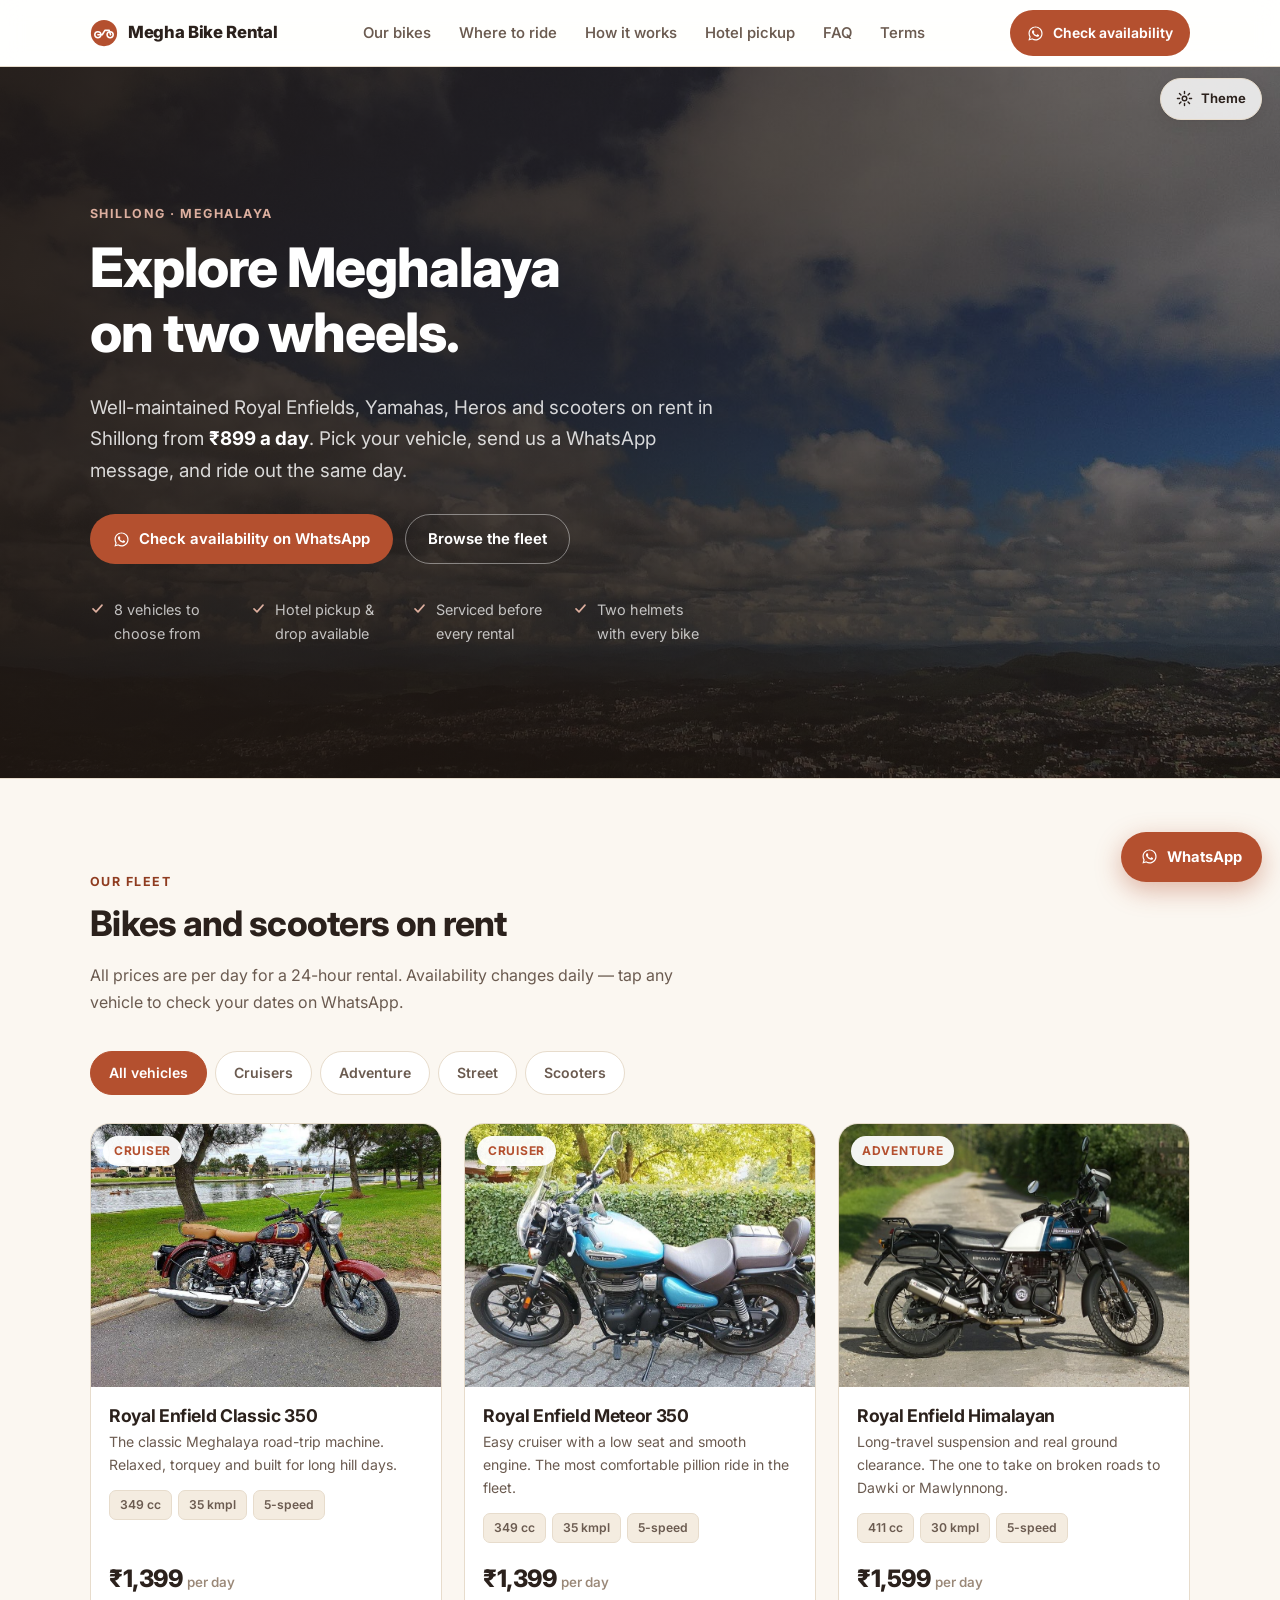
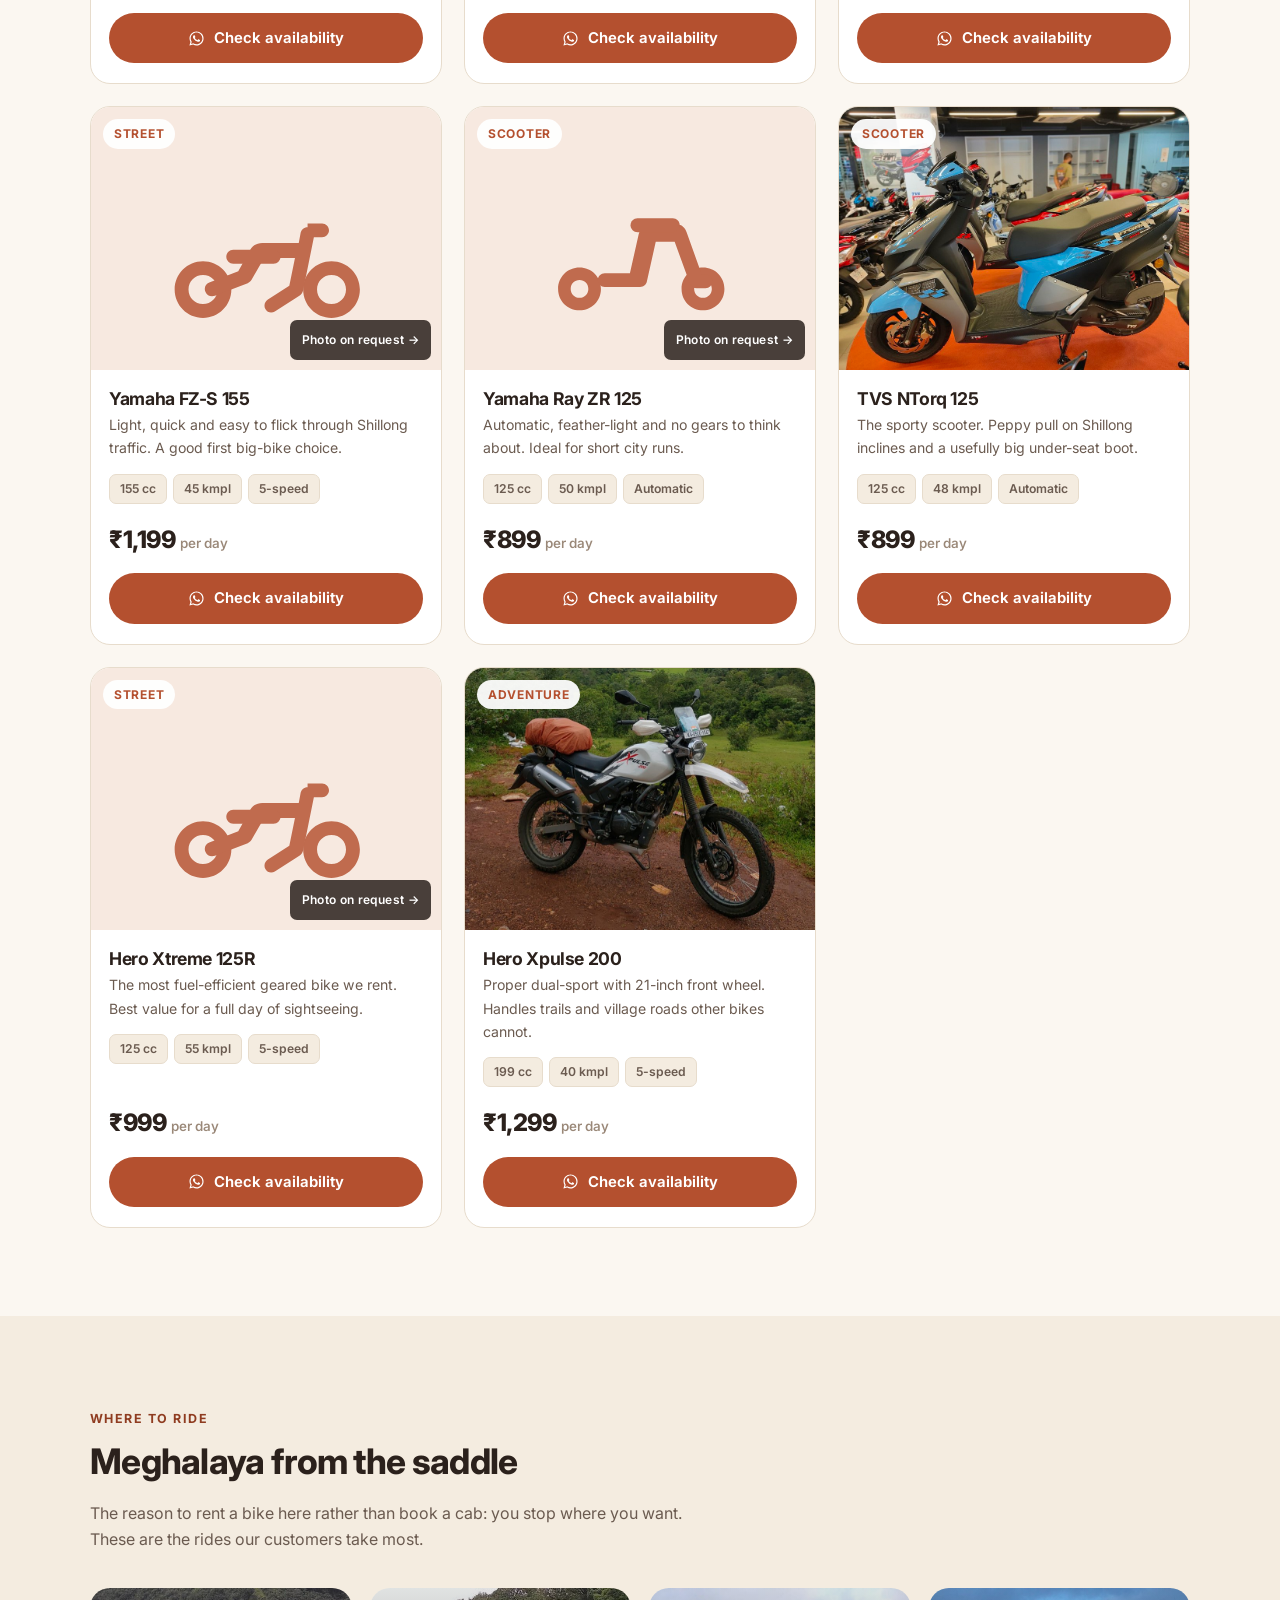
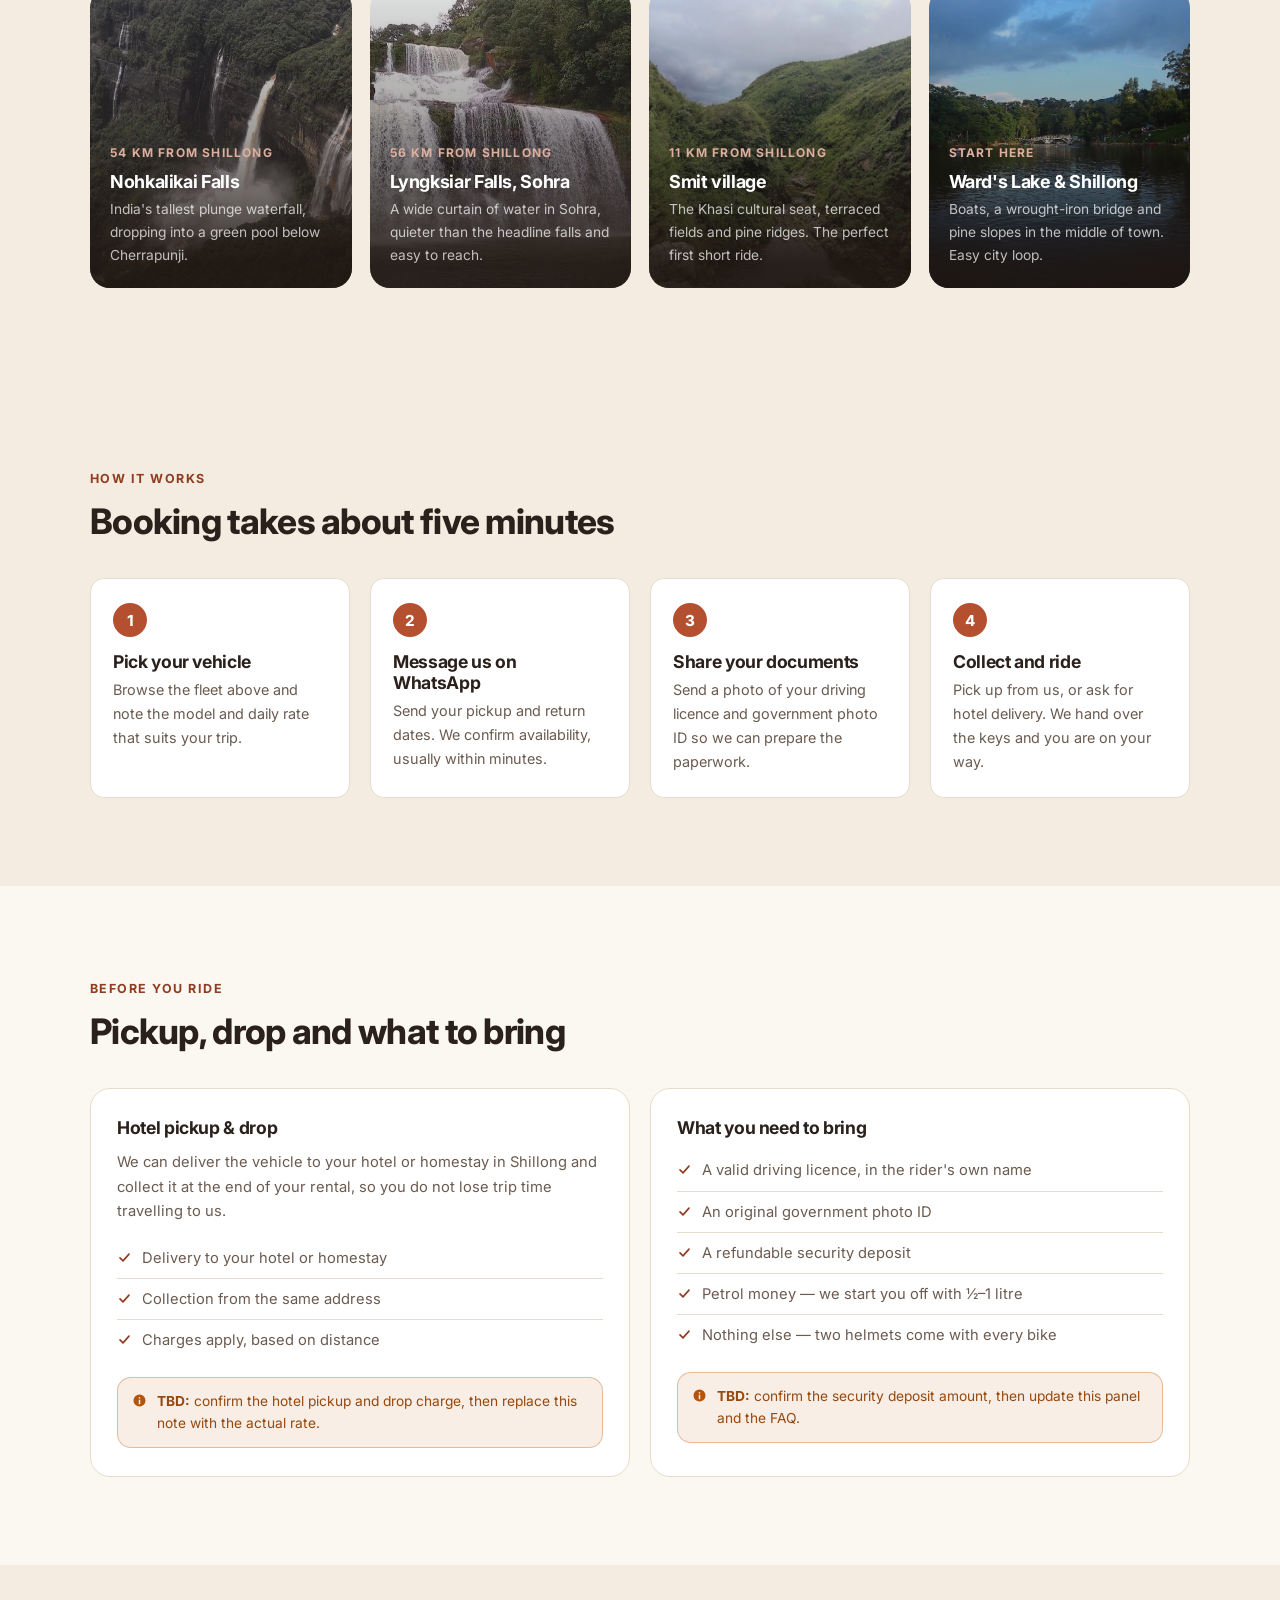
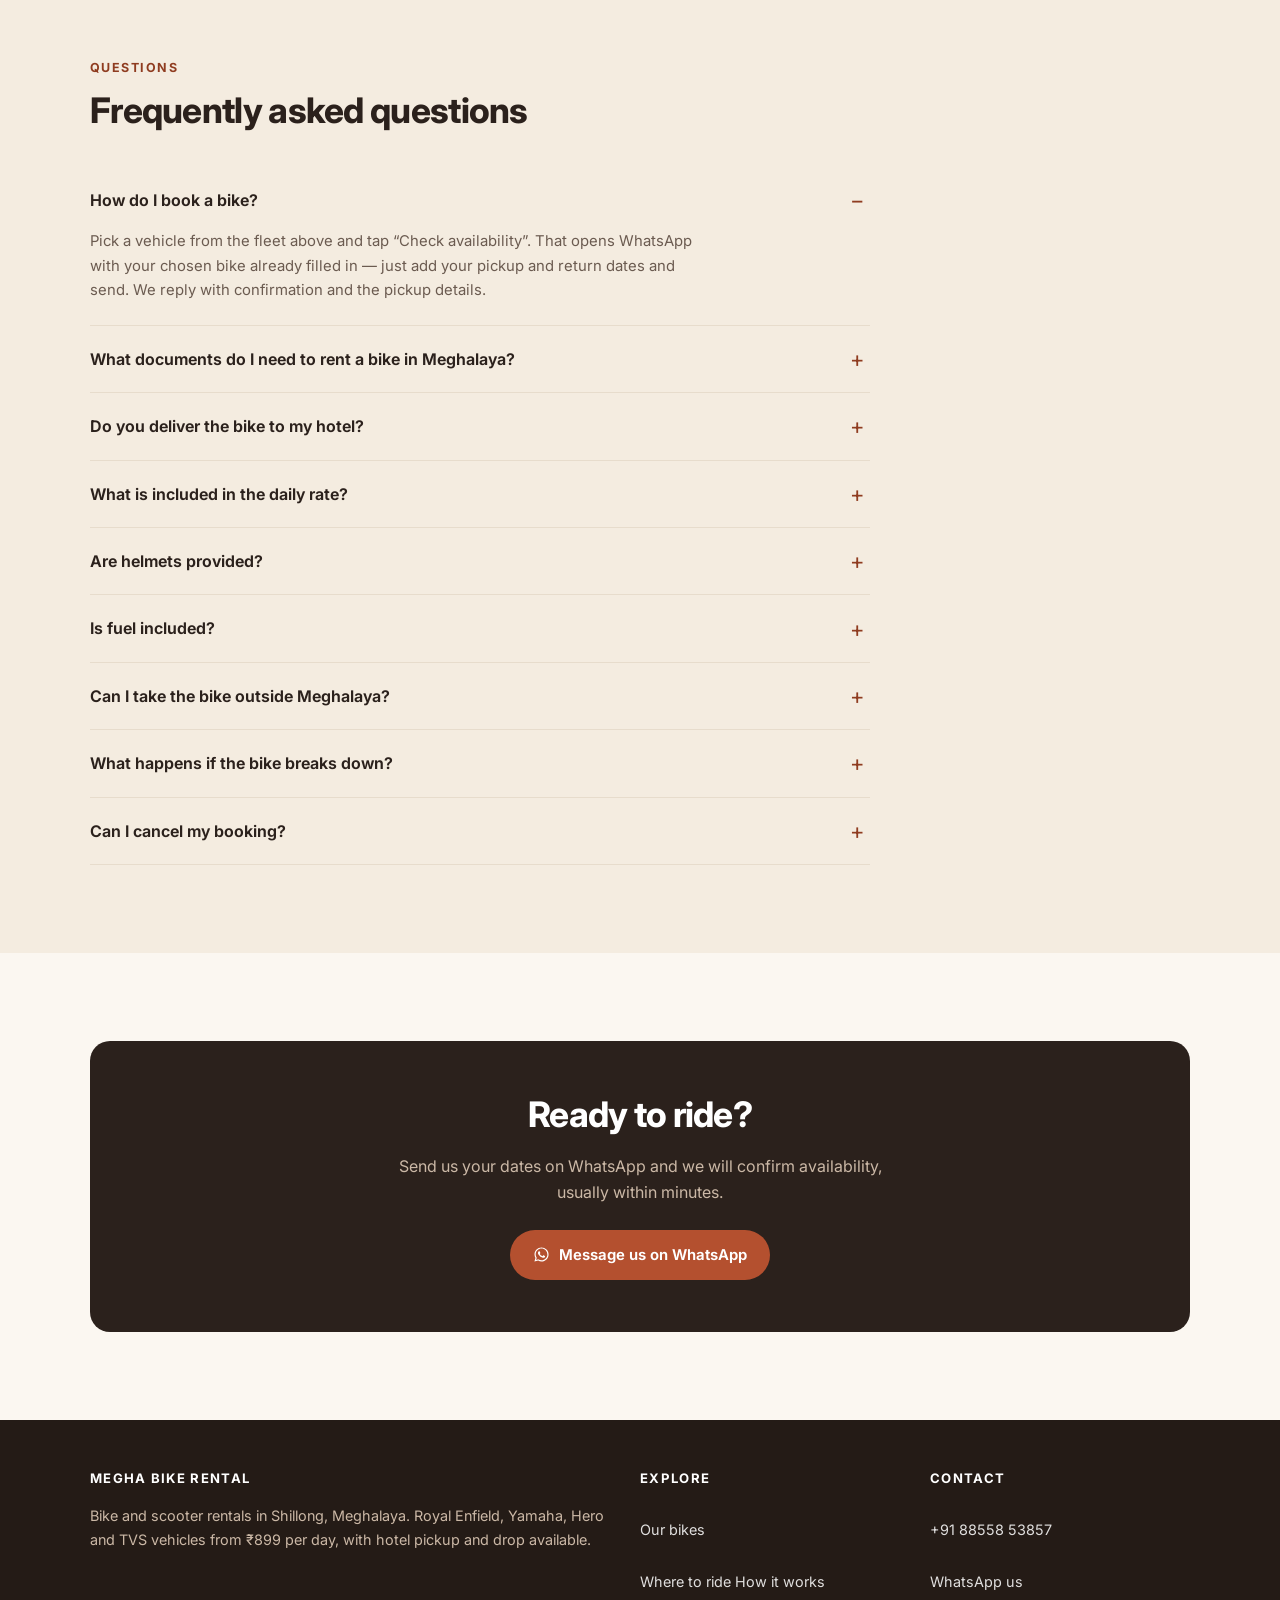
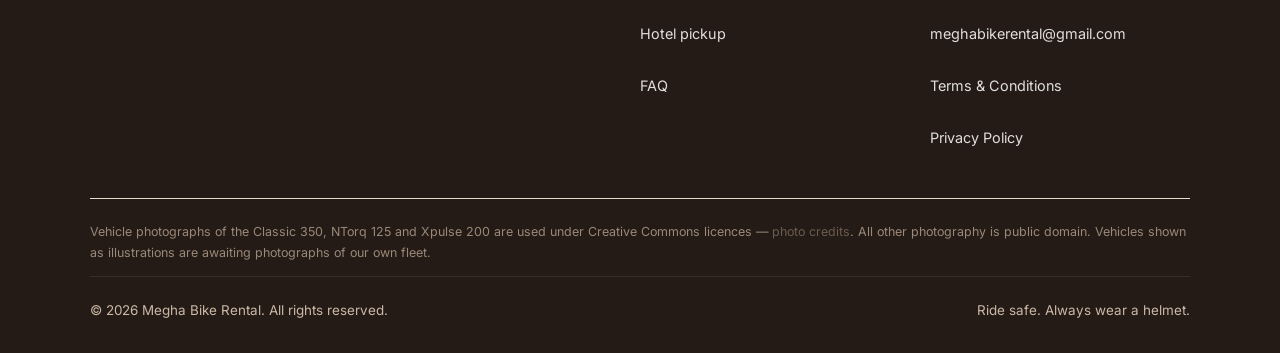
==== commit 090a059c: "Attribution-free photography, credits page, responsive fixes Photography: - All landscapes replaced " ====
--- a/index.html
+++ b/index.html
@@ -66,8 +66,8 @@
 
   <!-- ================= HERO ================= -->
   <section class="hero">
-    <img class="hero__bg" src="assets/images/places/shillong-roads.jpg"
-         alt="" width="1800" height="1013" fetchpriority="high" decoding="async">
+    <img class="hero__bg" src="assets/images/places/shillong-peak.jpg"
+         alt="" width="1800" height="1200" fetchpriority="high" decoding="async">
     <div class="wrap">
       <span class="eyebrow">Shillong &middot; Meghalaya</span>
       <h1>Explore Meghalaya on two wheels.</h1>
@@ -89,7 +89,6 @@
         <li>Two helmets with every bike</li>
       </ul>
     </div>
-    <p class="hero__credit">Photo: TheSomdeep, <a href="https://creativecommons.org/licenses/by-sa/4.0" rel="nofollow noopener">CC BY-SA 4.0</a></p>
   </section>
 
   <!-- ================= FLEET ================= -->
@@ -328,25 +327,11 @@
     </div>
 
     <div class="credits">
-      <h4>Photo credits</h4>
-      <p>
-        Vehicle and landscape photographs from Wikimedia Commons, used under their
-        respective licences.
-        Classic&nbsp;350 &copy;&nbsp;Samihasib (CC&nbsp;BY-SA&nbsp;4.0) &middot;
-        Meteor&nbsp;350 &copy;&nbsp;UliBe43 (CC0) &middot;
-        Himalayan &copy;&nbsp;Ashley&nbsp;Pomeroy (CC0) &middot;
-        NTorq&nbsp;125 &copy;&nbsp;M.parvage (CC&nbsp;BY&nbsp;4.0) &middot;
-        Xpulse&nbsp;200 &copy;&nbsp;Crazyranga (CC&nbsp;BY-SA&nbsp;4.0) &middot;
-        Shillong road &copy;&nbsp;TheSomdeep (CC&nbsp;BY-SA&nbsp;4.0) &middot;
-        Nohkalikai&nbsp;Falls &copy;&nbsp;Ganesh&nbsp;Mohan&nbsp;T (CC&nbsp;BY-SA&nbsp;4.0) &middot;
-        Umngot&nbsp;river and Shillong&nbsp;city &copy;&nbsp;ANKAN (CC&nbsp;BY-SA&nbsp;4.0) &middot;
-        Living&nbsp;root&nbsp;bridge &copy;&nbsp;Arindambasu2 (CC&nbsp;BY-SA&nbsp;4.0).
-        Licence terms:
-        <a href="https://creativecommons.org/licenses/by-sa/4.0" rel="nofollow noopener">CC BY-SA 4.0</a>,
-        <a href="https://creativecommons.org/licenses/by/4.0" rel="nofollow noopener">CC BY 4.0</a>,
-        <a href="https://creativecommons.org/publicdomain/zero/1.0" rel="nofollow noopener">CC0</a>.
-        Vehicles shown as illustrations are awaiting photographs of our own fleet.
-      </p>
+      <p>Vehicle photographs of the Classic&nbsp;350, NTorq&nbsp;125 and
+      Xpulse&nbsp;200 are used under Creative&nbsp;Commons licences &mdash;
+      <a href="credits.html">photo credits</a>. All other photography is public
+      domain. Vehicles shown as illustrations are awaiting photographs of our own
+      fleet.</p>
     </div>
 
     <div class="footer__base">
--- a/assets/css/styles.css
+++ b/assets/css/styles.css
@@ -80,7 +80,7 @@
 
 .eyebrow {
   display: inline-block;
-  font-size: .74rem; font-weight: 700; letter-spacing: .12em;
+  font-size: .78rem; font-weight: 700; letter-spacing: .12em;
   text-transform: uppercase; color: var(--accent-2);
   margin-bottom: 10px;
 }
@@ -106,6 +106,7 @@
 }
 .logo {
   display: inline-flex; align-items: center; gap: 10px;
+  min-height: 44px;
   font-weight: 800; font-size: 1.05rem; letter-spacing: -.02em;
   color: var(--ink); text-decoration: none;
 }
@@ -114,6 +115,7 @@
 
 .nav { display: none; gap: 28px; }
 .nav a {
+  display: inline-flex; align-items: center; min-height: 44px;
   color: var(--ink-soft); text-decoration: none;
   font-size: .93rem; font-weight: 550;
 }
@@ -124,7 +126,7 @@
 /* --- buttons ------------------------------------------------------------ */
 .btn {
   display: inline-flex; align-items: center; justify-content: center; gap: 9px;
-  padding: 12px 20px;
+  min-height: 46px; padding: 12px 22px;
   border: 1px solid transparent; border-radius: 999px;
   font: inherit; font-size: .93rem; font-weight: 650;
   text-decoration: none; cursor: pointer;
@@ -182,7 +184,7 @@
   display: flex; flex-wrap: wrap; gap: 8px; margin-bottom: 28px;
 }
 .filter {
-  padding: 8px 16px; border-radius: 999px;
+  min-height: 44px; padding: 8px 18px; border-radius: 999px;
   border: 1px solid var(--card-border); background: var(--surface-alpha);
   backdrop-filter: var(--surface-blur); -webkit-backdrop-filter: var(--surface-blur);
   font: inherit; font-size: .88rem; font-weight: 600; color: var(--ink-soft);
@@ -196,7 +198,7 @@
 /* --- bike grid ---------------------------------------------------------- */
 .grid {
   display: grid; gap: 22px;
-  grid-template-columns: repeat(auto-fill, minmax(270px, 1fr));
+  grid-template-columns: repeat(auto-fill, minmax(min(270px, 100%), 1fr));
 }
 
 .card {
@@ -228,7 +230,7 @@
   position: absolute; top: 12px; left: 12px;
   padding: 5px 11px; border-radius: 999px;
   background: rgba(255,255,255,.94);
-  font-size: .7rem; font-weight: 700; letter-spacing: .06em;
+  font-size: .75rem; font-weight: 700; letter-spacing: .06em;
   text-transform: uppercase; color: var(--accent);
 }
 .card__tag--out { background: rgba(16,32,26,.82); color: #fff; }
@@ -259,7 +261,7 @@
 /* --- steps -------------------------------------------------------------- */
 .steps {
   display: grid; gap: 20px; padding: 0; margin: 0; list-style: none;
-  grid-template-columns: repeat(auto-fit, minmax(240px, 1fr));
+  grid-template-columns: repeat(auto-fit, minmax(min(240px, 100%), 1fr));
   counter-reset: step;
 }
 .steps li {
@@ -372,8 +374,8 @@
 /* --- floating whatsapp -------------------------------------------------- */
 .fab {
   position: fixed; right: 18px; bottom: 18px; z-index: 90;
-  display: inline-flex; align-items: center; gap: 9px;
-  padding: 13px 19px; border-radius: 999px;
+  display: inline-flex; align-items: center; justify-content: center; gap: 9px;
+  min-height: 48px; padding: 13px 20px; border-radius: 999px;
   background: var(--accent); color: var(--accent-ink);
   font-weight: 700; font-size: .92rem; text-decoration: none;
   box-shadow: 0 8px 26px rgba(180,80,47,.40);
@@ -437,7 +439,7 @@
 
 .places {
   display: grid; gap: 18px; padding: 0; margin: 0; list-style: none;
-  grid-template-columns: repeat(auto-fit, minmax(230px, 1fr));
+  grid-template-columns: repeat(auto-fit, minmax(min(230px, 100%), 1fr));
 }
 .place {
   position: relative; overflow: hidden;
@@ -459,7 +461,7 @@
 .place__body { padding: 20px 20px 22px; }
 .place__dist {
   display: inline-block; margin-bottom: 8px;
-  font-size: .7rem; font-weight: 700; letter-spacing: .1em;
+  font-size: .75rem; font-weight: 700; letter-spacing: .1em;
   text-transform: uppercase; color: var(--on-photo-accent);
 }
 .place h3 { color: #fff; margin-bottom: 6px; font-size: 1.12rem; }
@@ -494,12 +496,29 @@
   position: absolute; right: 10px; bottom: 10px;
   padding: 5px 10px; border-radius: 7px;
   background: rgba(var(--hero-scrim),.80); color: #fff;
-  font-size: .68rem; font-weight: 600; letter-spacing: .03em;
+  font-size: .75rem; font-weight: 600; letter-spacing: .03em;
   text-decoration: none;
   transition: background .2s var(--ease);
+}
+a.card__note {
+  display: inline-flex; align-items: center; min-height: 40px; padding: 6px 12px;
 }
 a.card__note:hover { background: var(--accent); color: var(--accent-ink); }
 
 /* keep the price block pinned to the bottom so buttons align across a row */
 .card__blurb { flex: 0 0 auto; }
 .price { margin-top: auto; }
+
+/* ==========================================================================
+   Touch targets — footer and base links are navigation, not body copy
+   ========================================================================== */
+
+.footer li a,
+.footer__base a {
+  display: inline-flex; align-items: center;
+  min-height: 44px; padding-block: 4px;
+}
+.footer__base { row-gap: 4px; }
+
+/* Comfortable tap row for the FAQ disclosures */
+.faq summary { min-height: 52px; display: flex; align-items: center; }
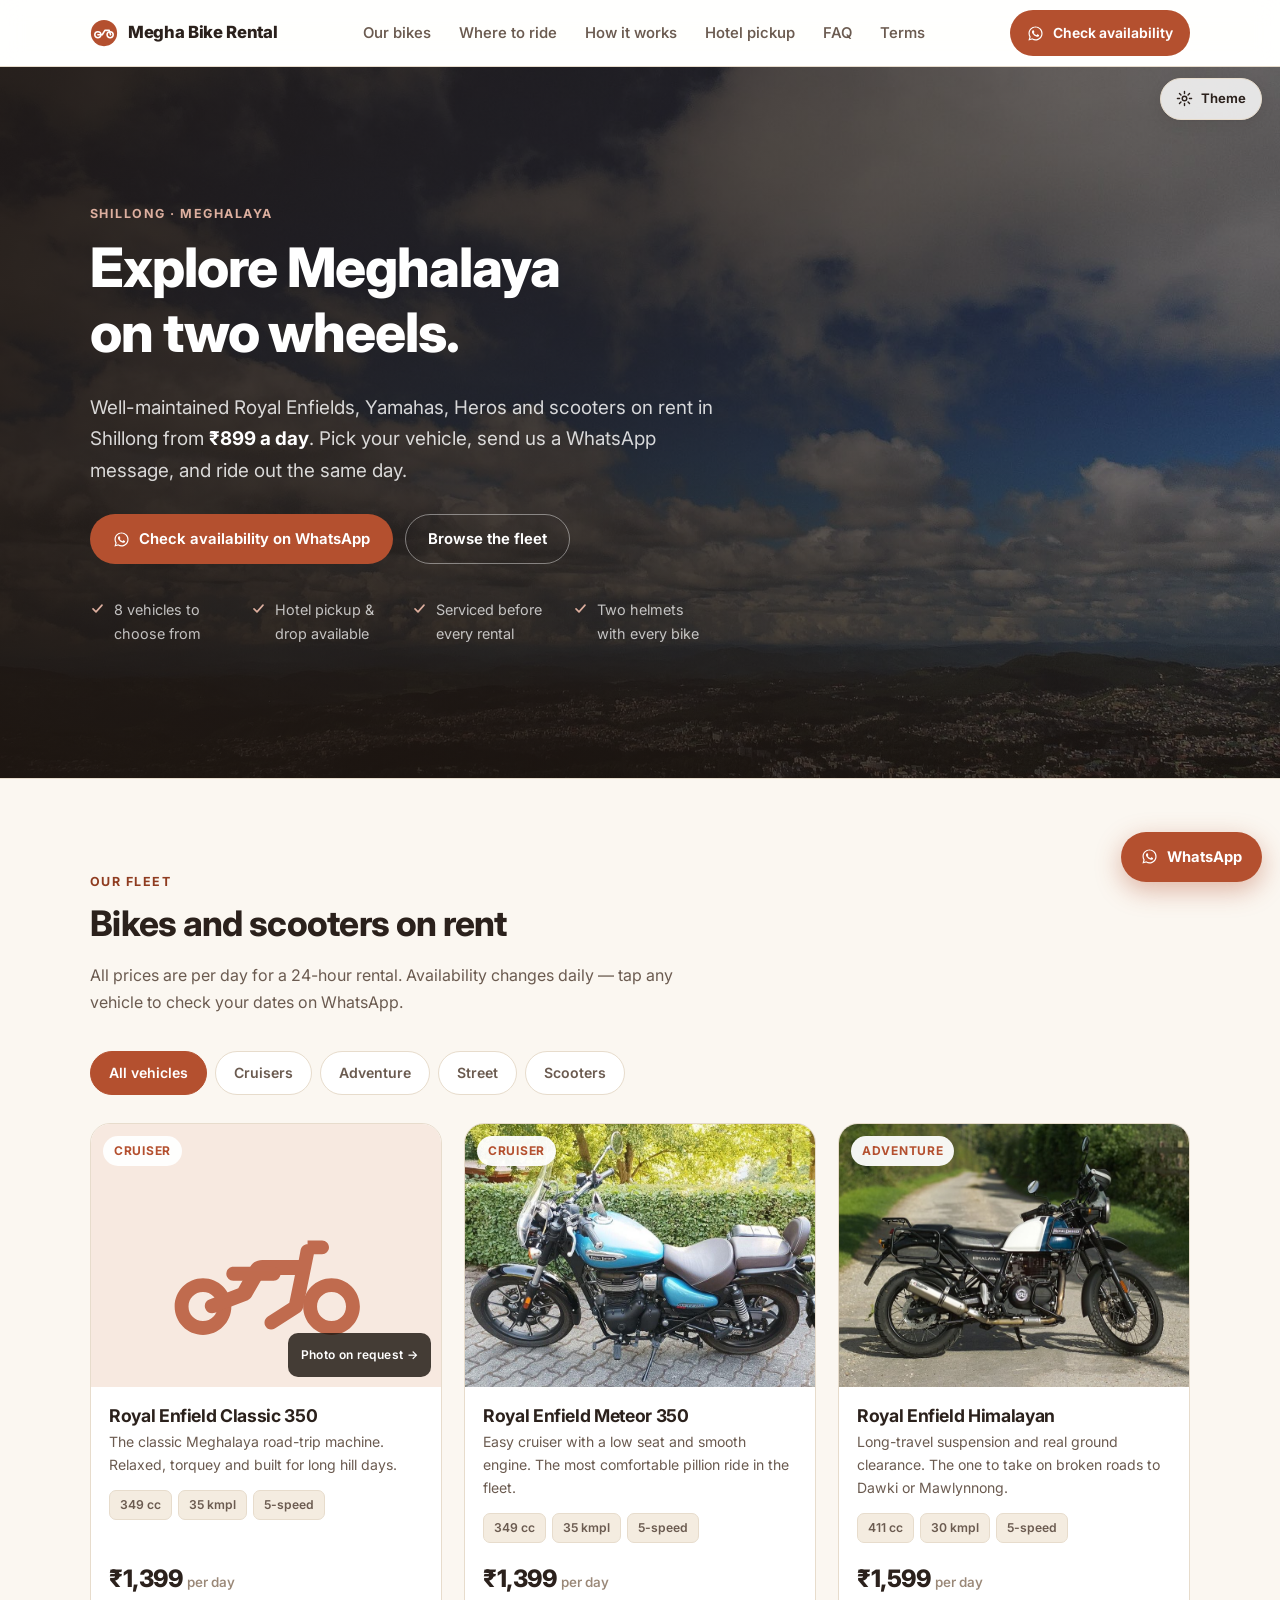
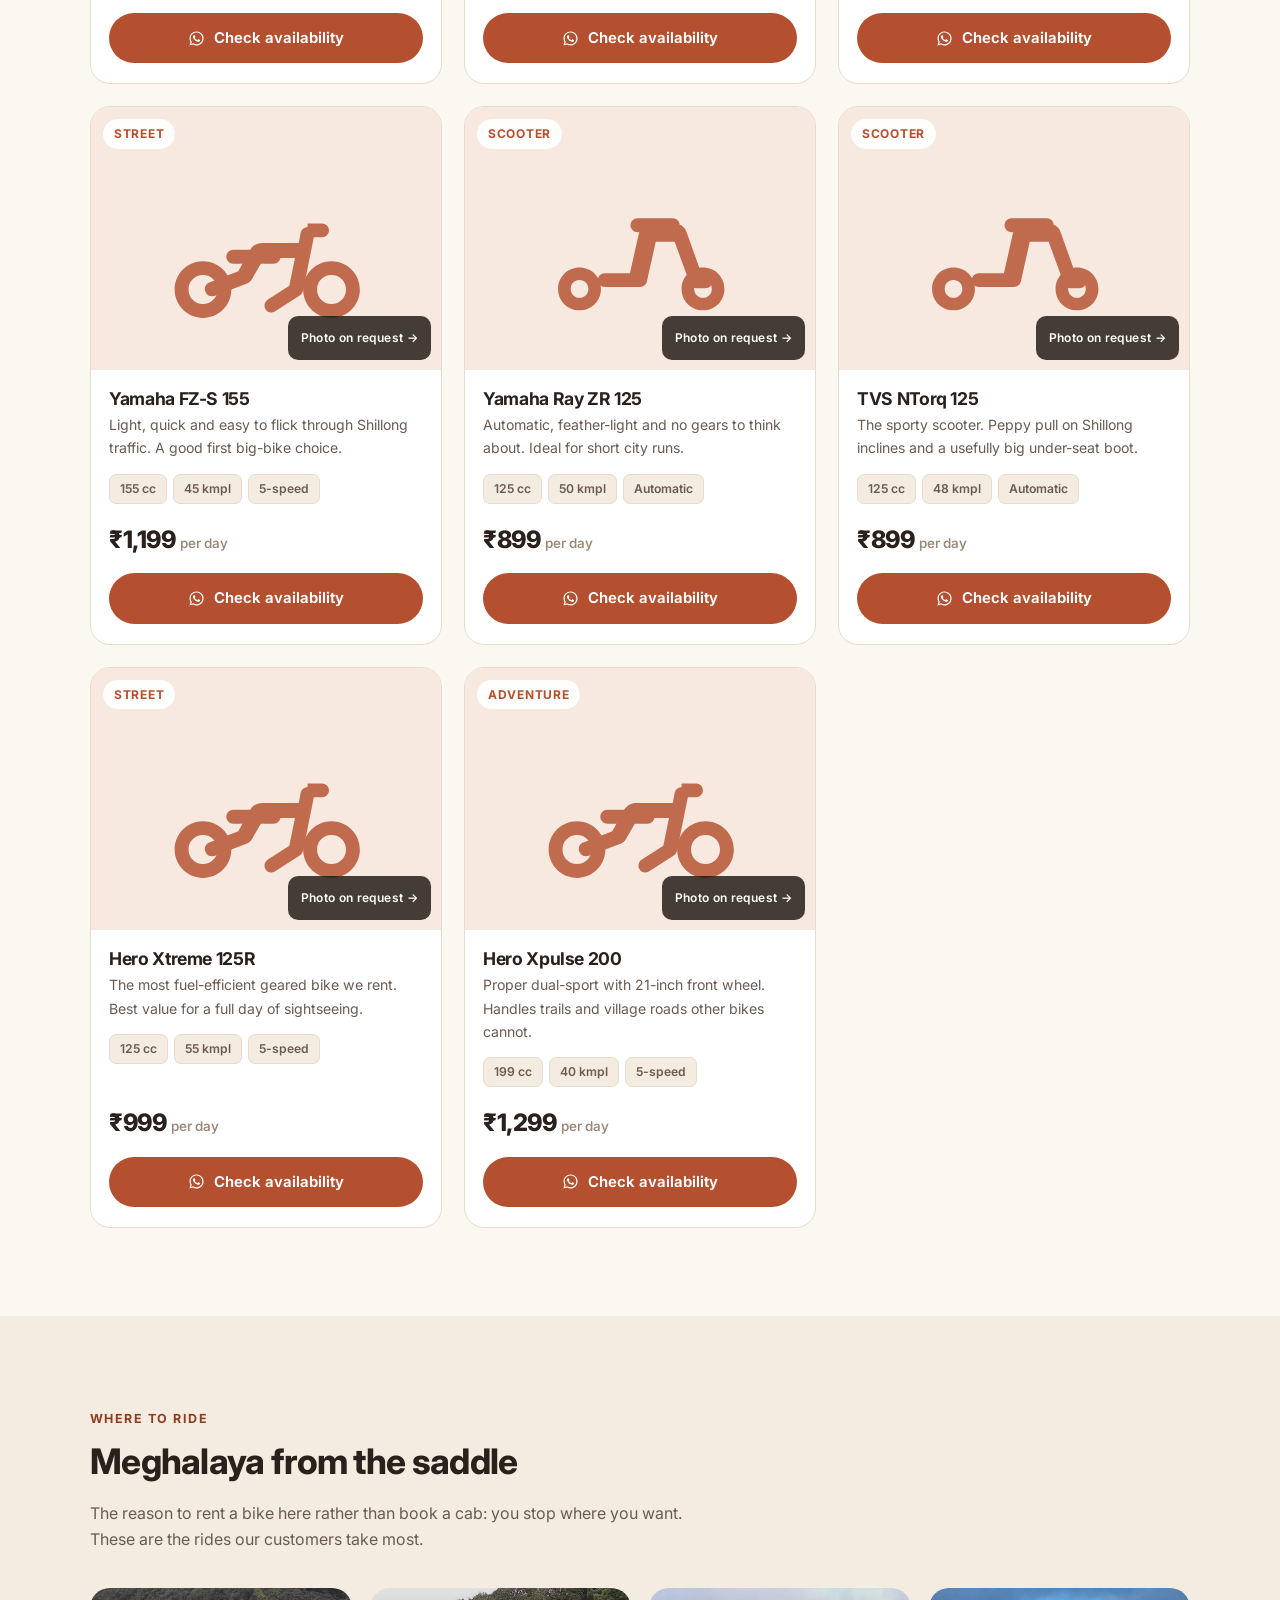
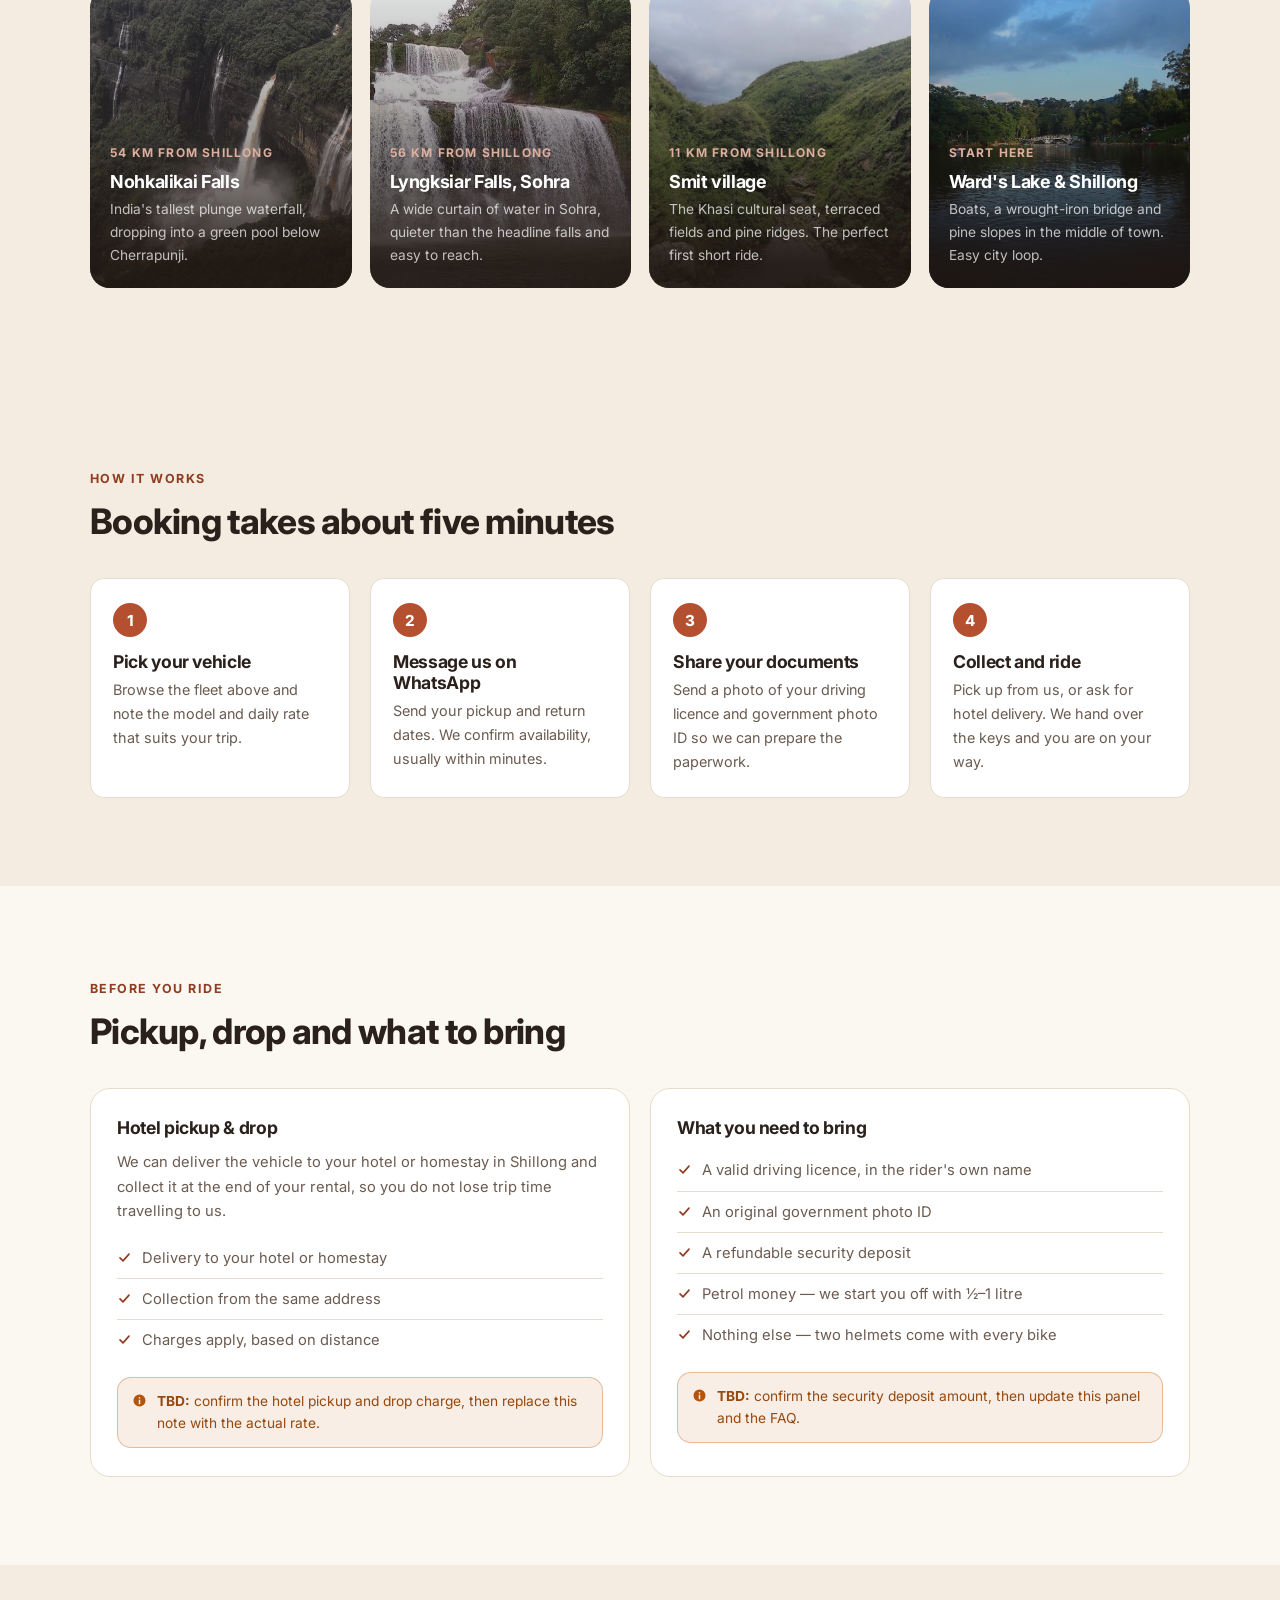
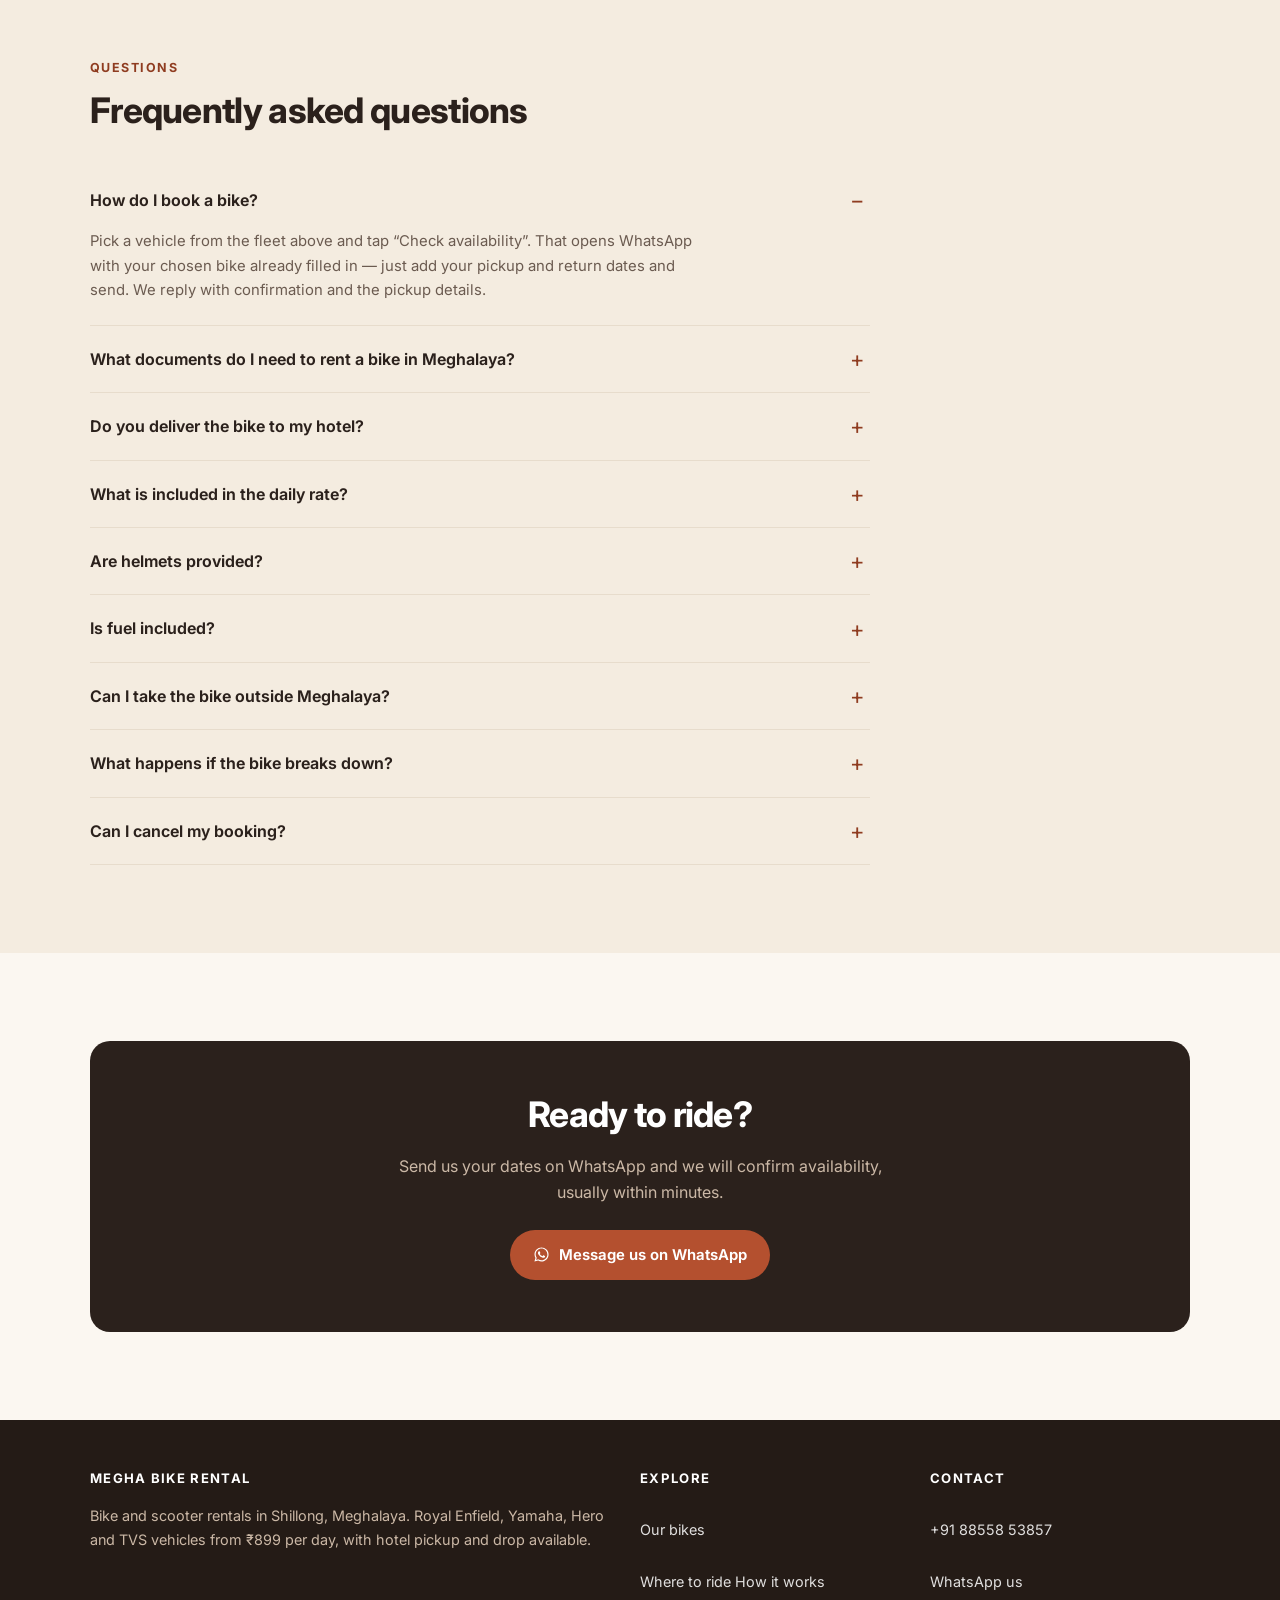
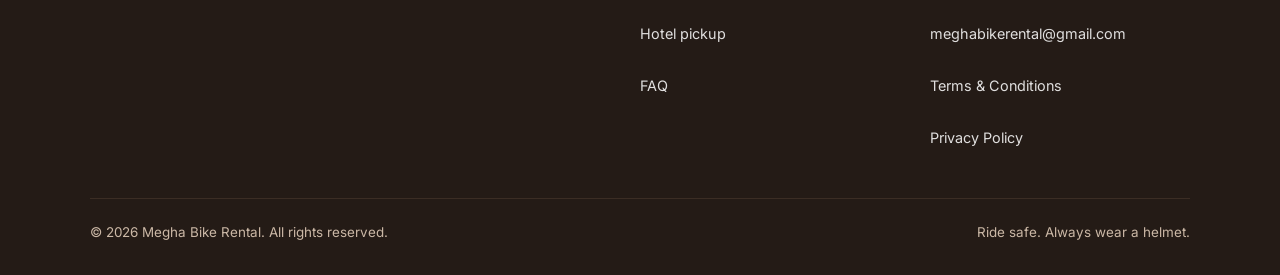
==== commit ecac41dc: "Remove attribution-required photos; site is now credit-free Owner instruction: if a photo needs cred" ====
--- a/index.html
+++ b/index.html
@@ -324,14 +324,6 @@
           <li><a href="privacy.html">Privacy Policy</a></li>
         </ul>
       </div>
-    </div>
-
-    <div class="credits">
-      <p>Vehicle photographs of the Classic&nbsp;350, NTorq&nbsp;125 and
-      Xpulse&nbsp;200 are used under Creative&nbsp;Commons licences &mdash;
-      <a href="credits.html">photo credits</a>. All other photography is public
-      domain. Vehicles shown as illustrations are awaiting photographs of our own
-      fleet.</p>
     </div>
 
     <div class="footer__base">
--- a/assets/css/styles.css
+++ b/assets/css/styles.css
@@ -233,7 +233,7 @@
   font-size: .75rem; font-weight: 700; letter-spacing: .06em;
   text-transform: uppercase; color: var(--accent);
 }
-.card__tag--out { background: rgba(16,32,26,.82); color: #fff; }
+.card__tag--out { background: rgba(var(--hero-scrim),.84); color: #fff; }
 
 .card__body { padding: 18px 18px 20px; display: flex; flex-direction: column; flex: 1; }
 .card__body h3 { margin-bottom: 4px; }
@@ -468,21 +468,24 @@
 .place p { margin: 0; font-size: .86rem; color: var(--on-photo-faint); }
 
 /* ==========================================================================
-   Photo credits
+   Touch targets — footer and base links are navigation, not body copy
    ========================================================================== */
 
-.credits {
-  margin-top: 34px; padding-top: 22px;
-  border-top: 1px solid var(--line);
-  font-size: .78rem; color: var(--ink-faint); line-height: 1.7;
-}
-.credits a { color: var(--ink-soft); }
-.credits h4 {
-  font-size: .72rem; font-weight: 700; letter-spacing: .1em;
-  text-transform: uppercase; color: var(--ink-soft); margin: 0 0 8px;
-}
-
-/* Themed placeholder art for vehicles awaiting a real photograph */
+.footer li a,
+.footer__base a {
+  display: inline-flex; align-items: center;
+  min-height: 44px; padding-block: 4px;
+}
+.footer__base { row-gap: 4px; }
+
+/* Comfortable tap row for the FAQ disclosures */
+.faq summary { min-height: 52px; display: flex; align-items: center; }
+
+/* ==========================================================================
+   Placeholder art + "Photo on request" badge
+   Inline SVG (not <img>) so it inherits the active palette via currentColor.
+   ========================================================================== */
+
 .card__illus {
   width: 100%; height: 100%;
   display: flex; align-items: center; justify-content: center;
@@ -491,34 +494,18 @@
 }
 .card__illus svg { width: 72%; height: auto; opacity: .82; }
 
-/* Photo-less card: the badge itself asks for real photos over WhatsApp */
 .card__note {
   position: absolute; right: 10px; bottom: 10px;
-  padding: 5px 10px; border-radius: 7px;
-  background: rgba(var(--hero-scrim),.80); color: #fff;
+  display: inline-flex; align-items: center;
+  min-height: 44px; padding: 6px 13px; border-radius: 10px;
+  background: rgba(var(--hero-scrim),.82); color: #fff;
   font-size: .75rem; font-weight: 600; letter-spacing: .03em;
   text-decoration: none;
   transition: background .2s var(--ease);
 }
-a.card__note {
-  display: inline-flex; align-items: center; min-height: 40px; padding: 6px 12px;
-}
 a.card__note:hover { background: var(--accent); color: var(--accent-ink); }
 
-/* keep the price block pinned to the bottom so buttons align across a row */
+/* Price pinned to the bottom so buttons align across a grid row regardless
+   of blurb length. Do not put flex:1 back on .card__blurb. */
 .card__blurb { flex: 0 0 auto; }
 .price { margin-top: auto; }
-
-/* ==========================================================================
-   Touch targets — footer and base links are navigation, not body copy
-   ========================================================================== */
-
-.footer li a,
-.footer__base a {
-  display: inline-flex; align-items: center;
-  min-height: 44px; padding-block: 4px;
-}
-.footer__base { row-gap: 4px; }
-
-/* Comfortable tap row for the FAQ disclosures */
-.faq summary { min-height: 52px; display: flex; align-items: center; }
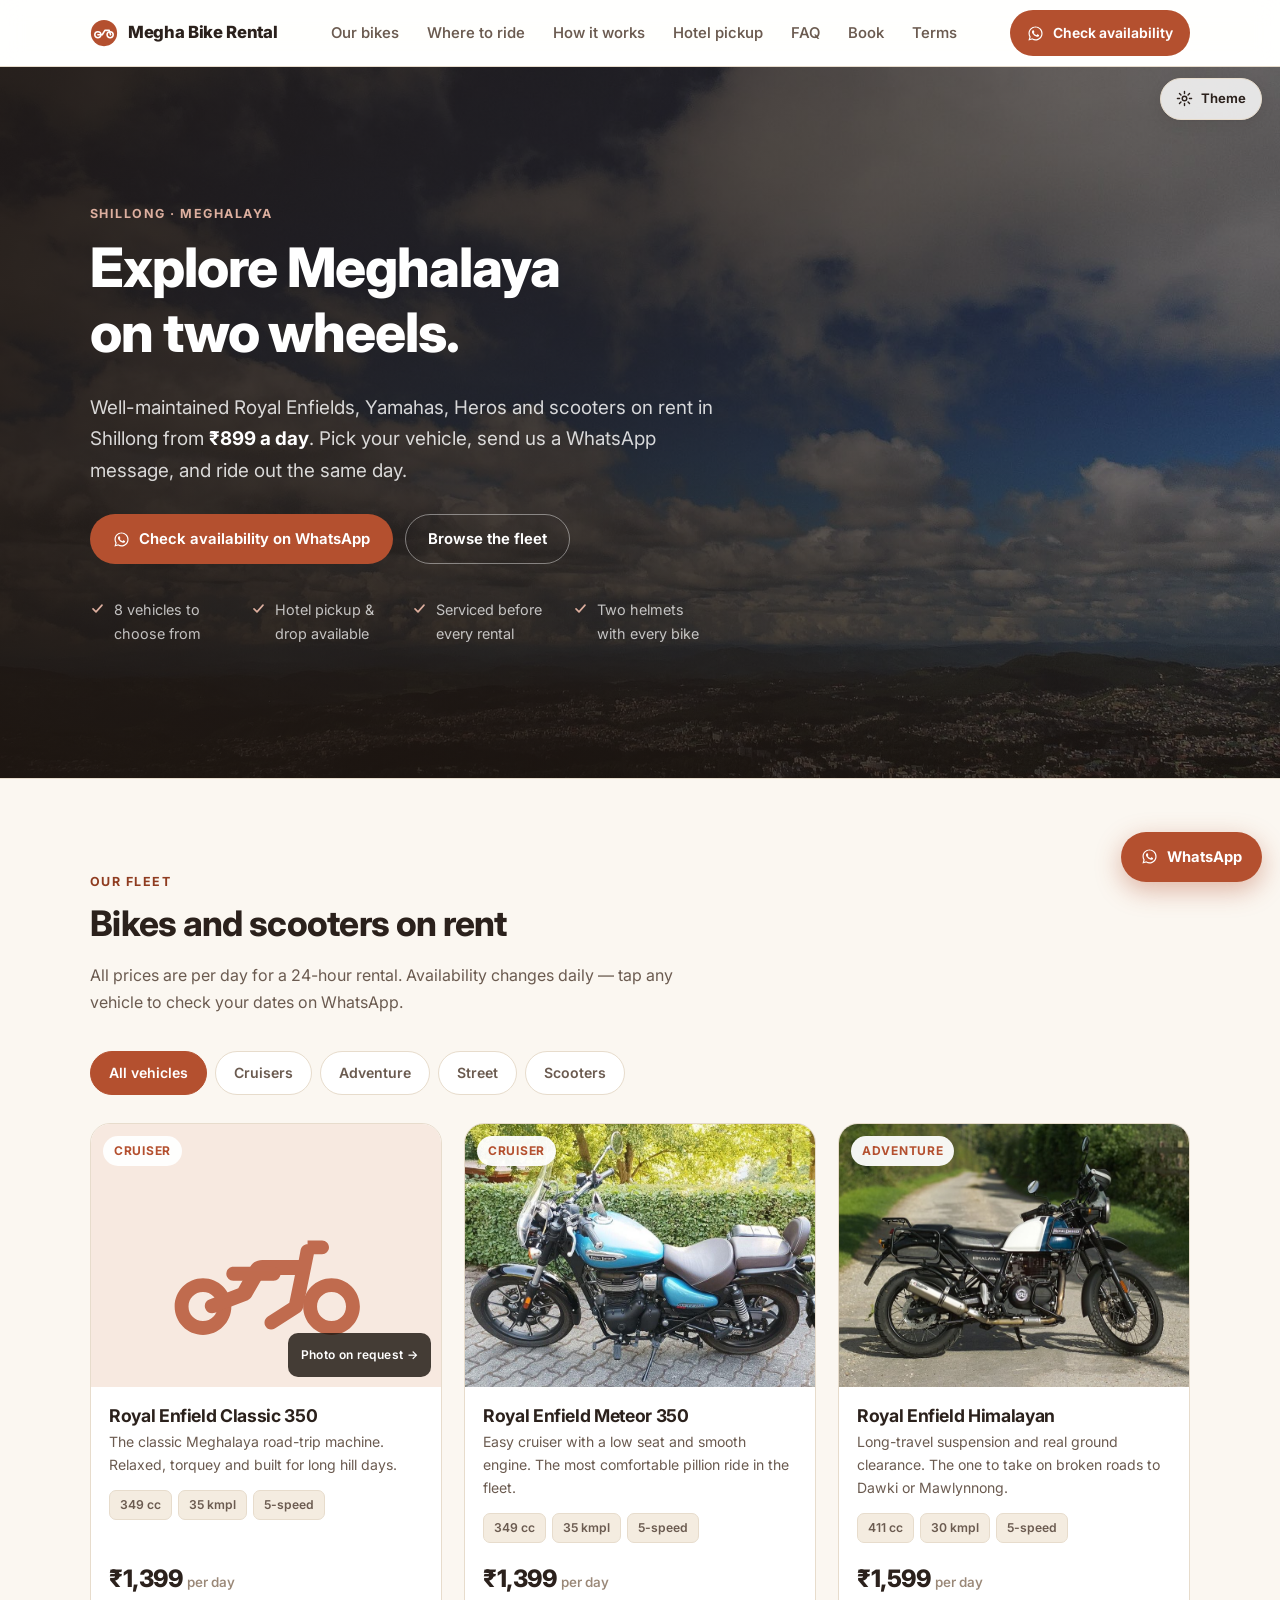
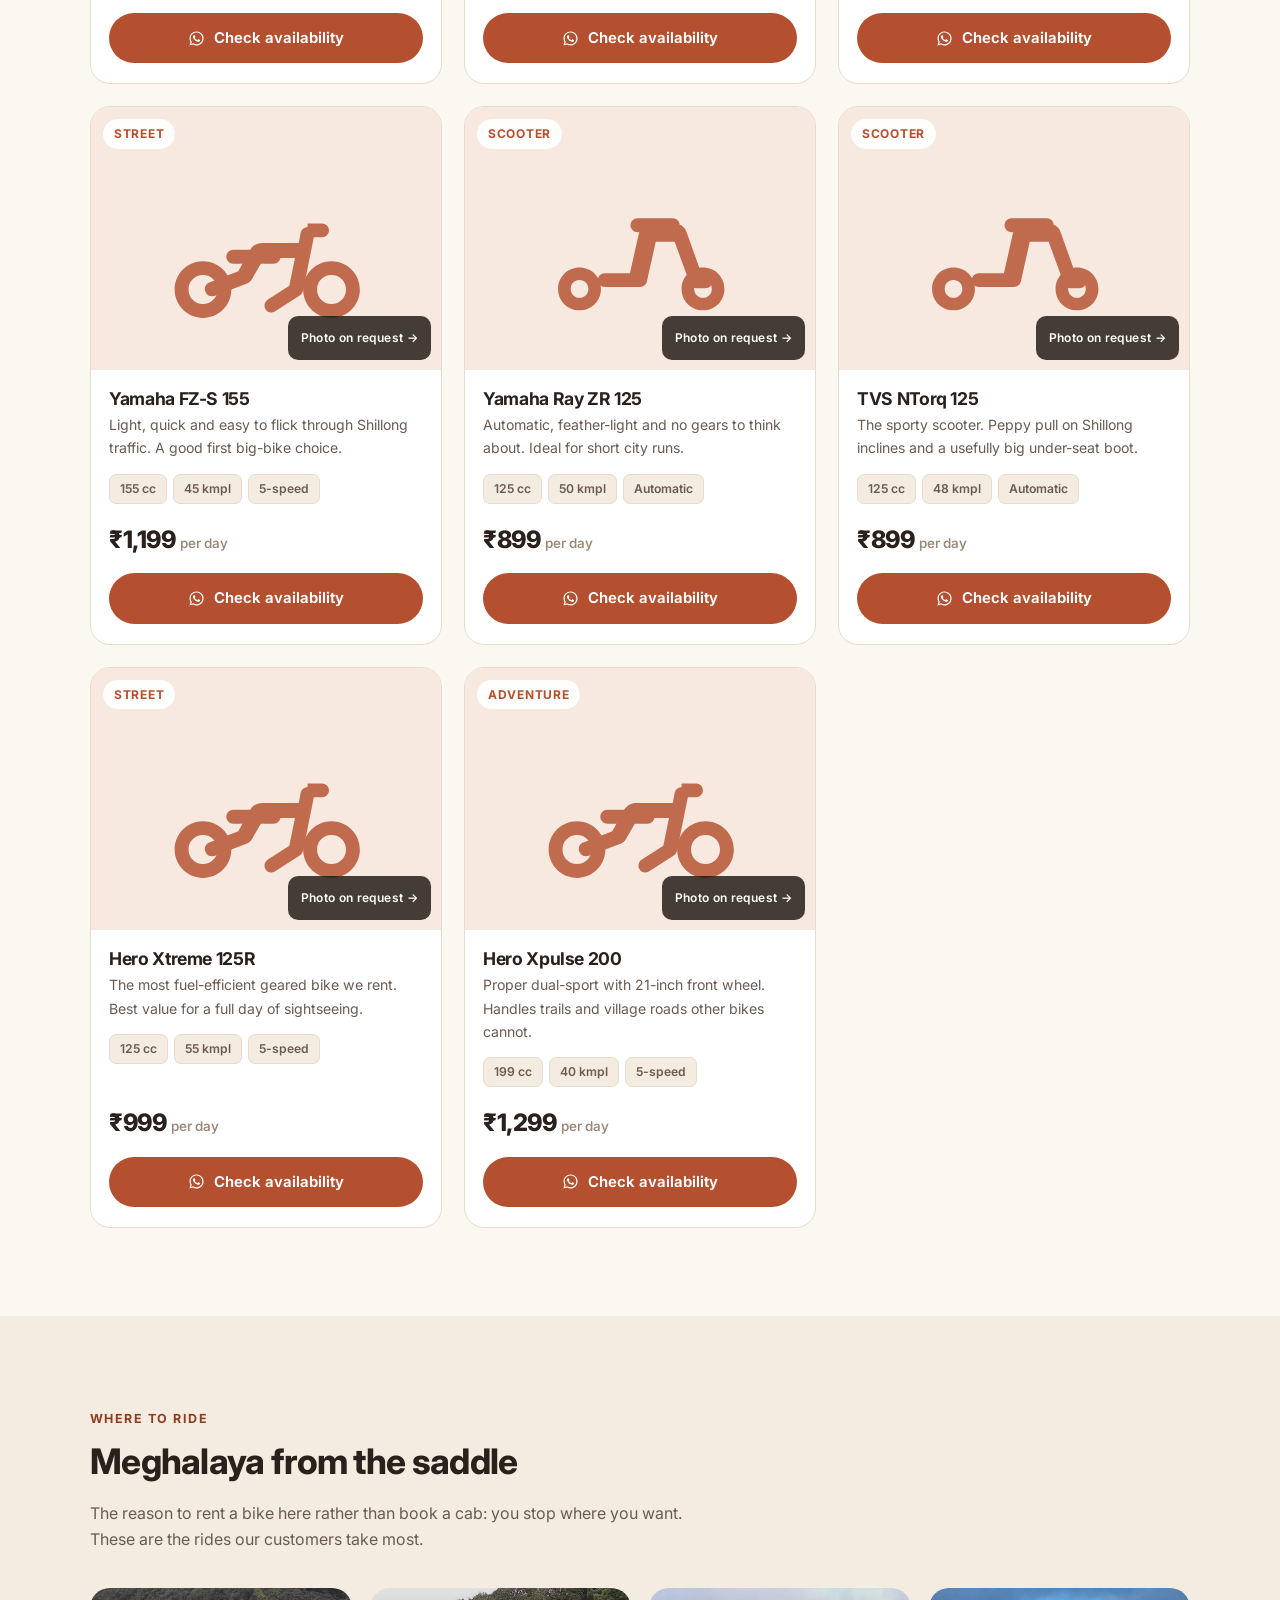
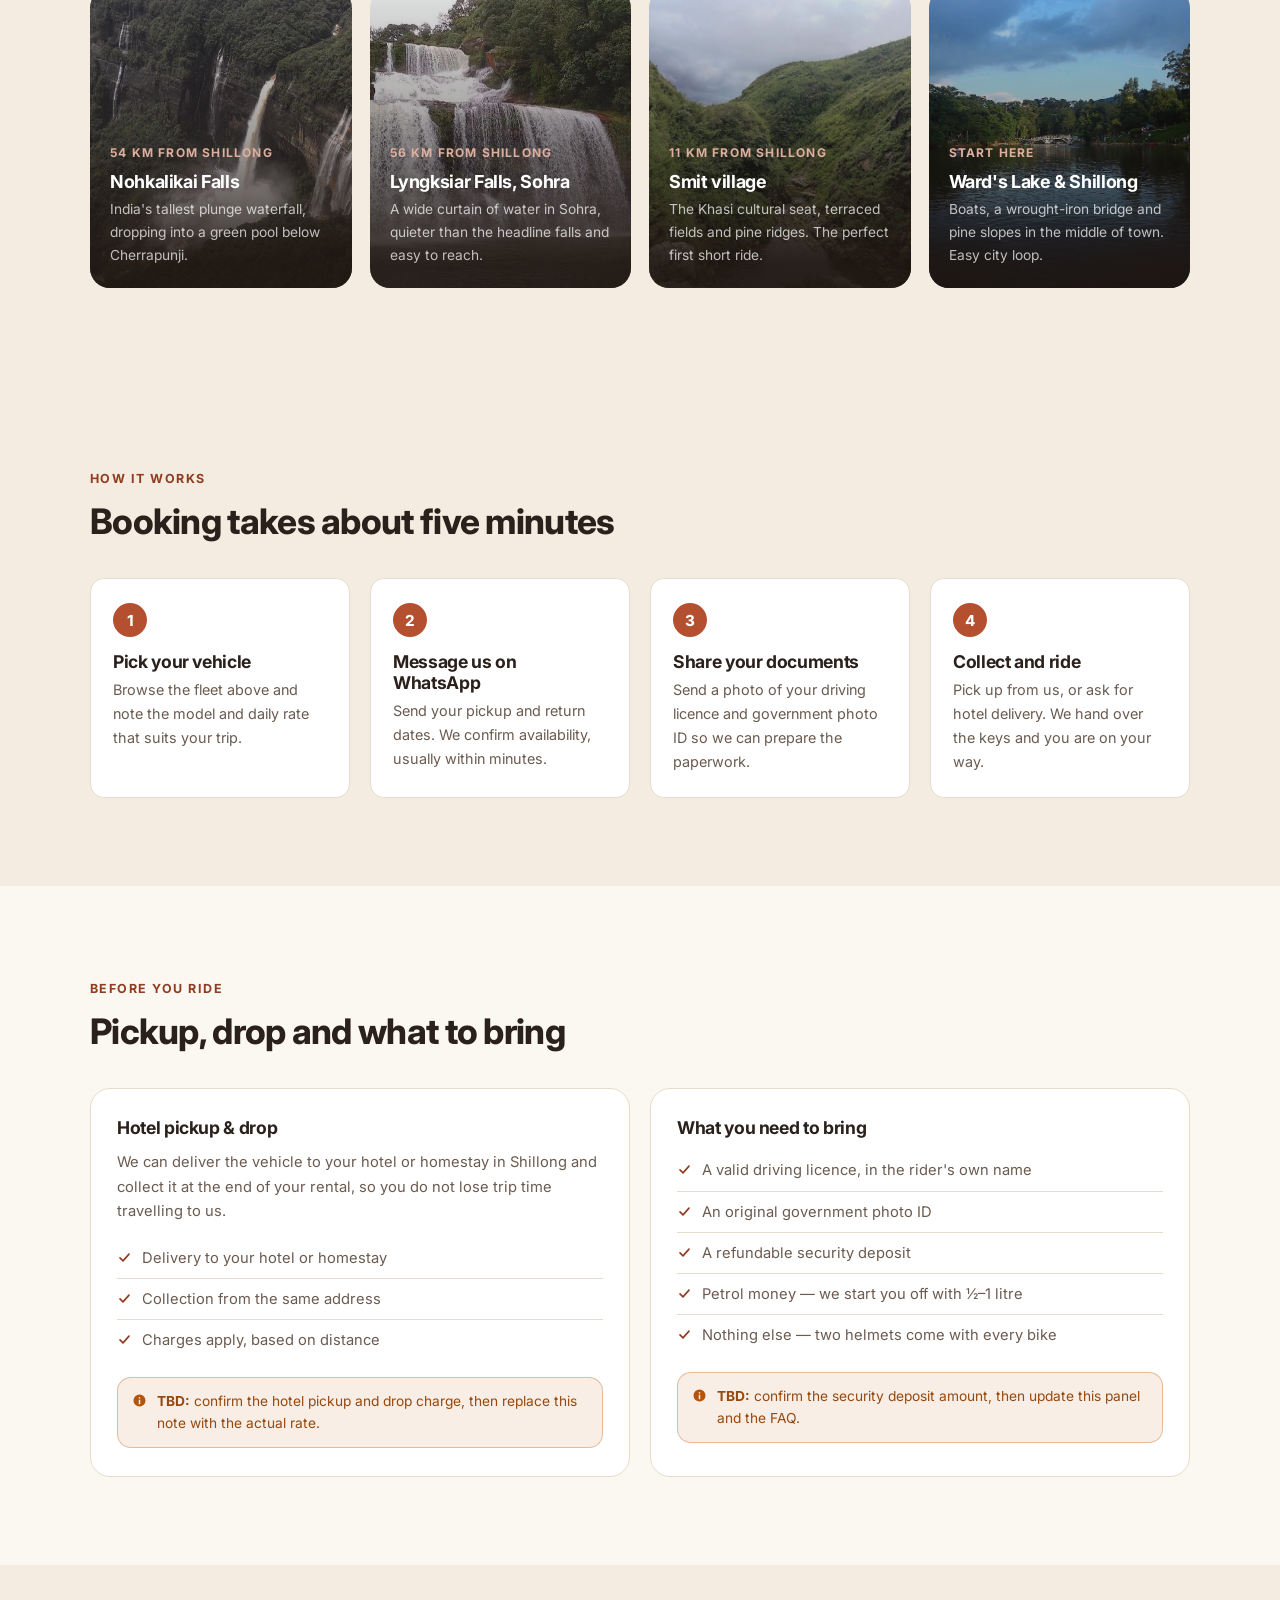
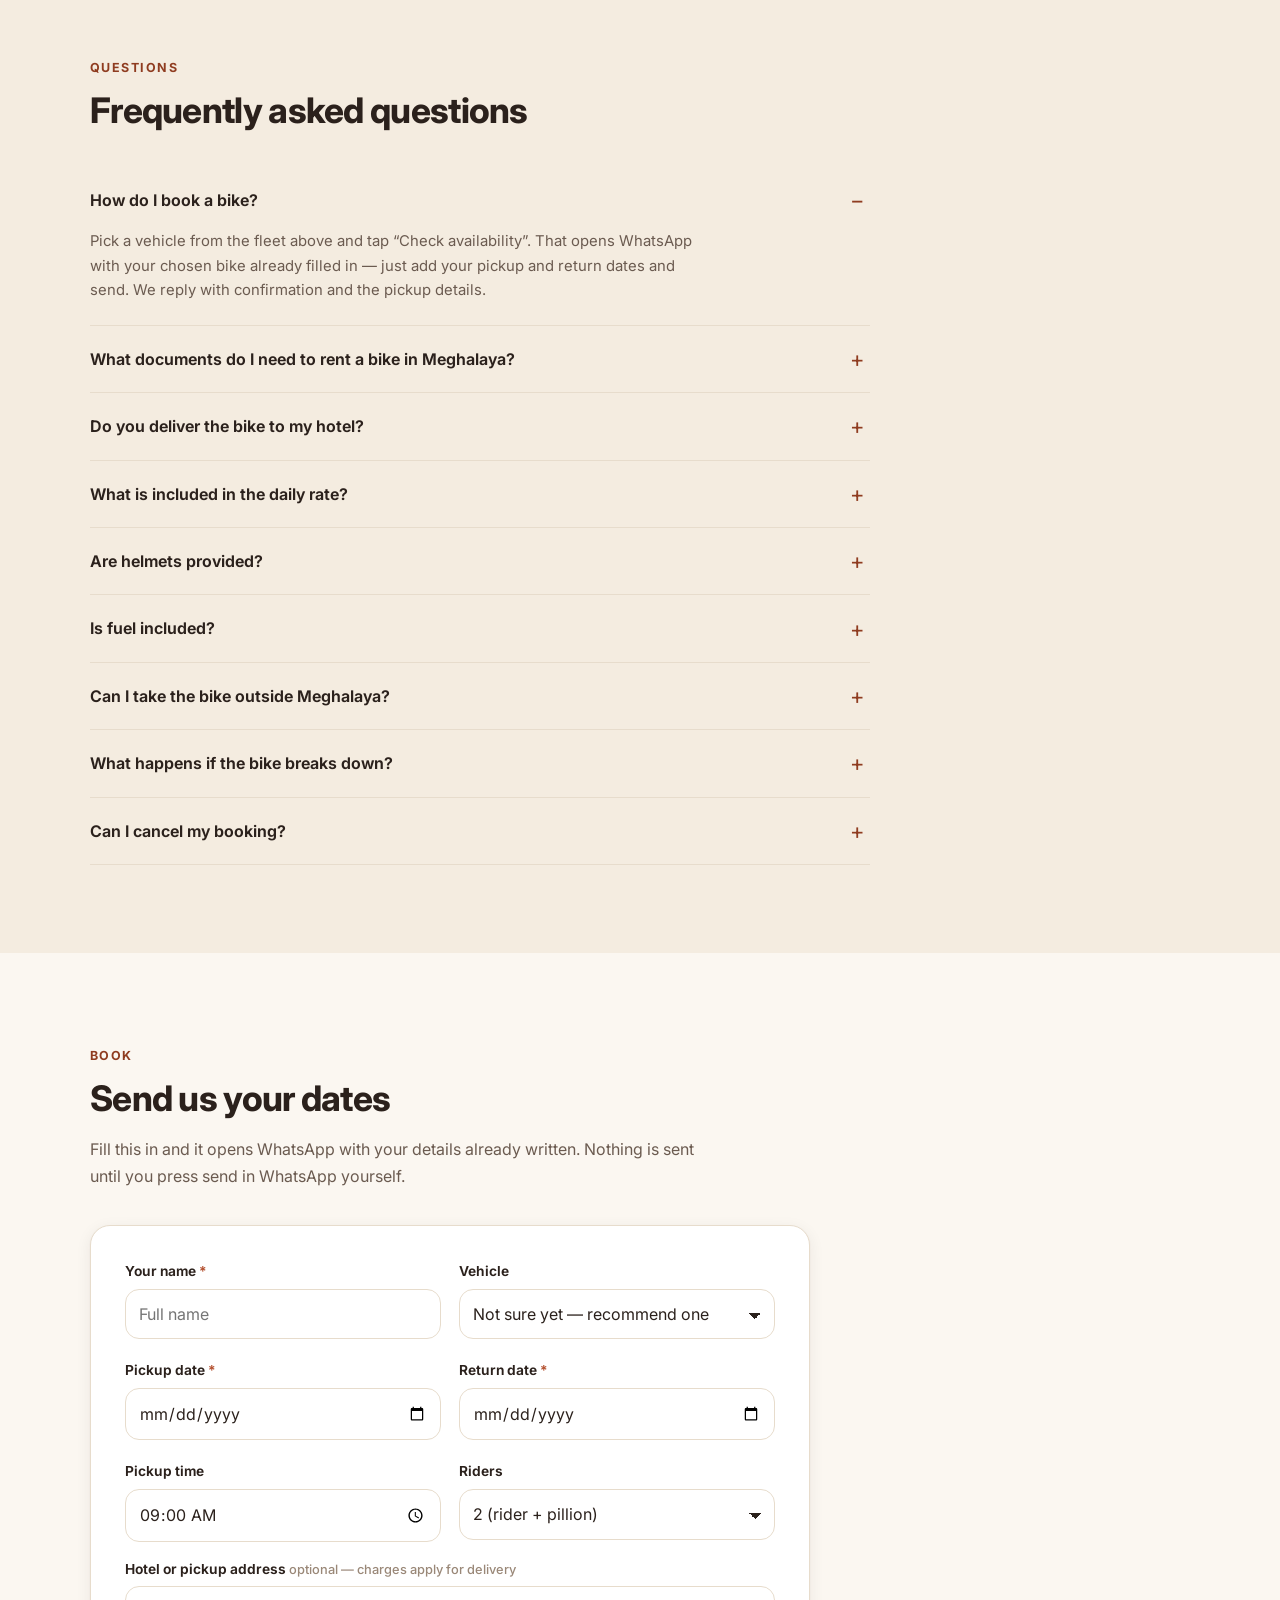
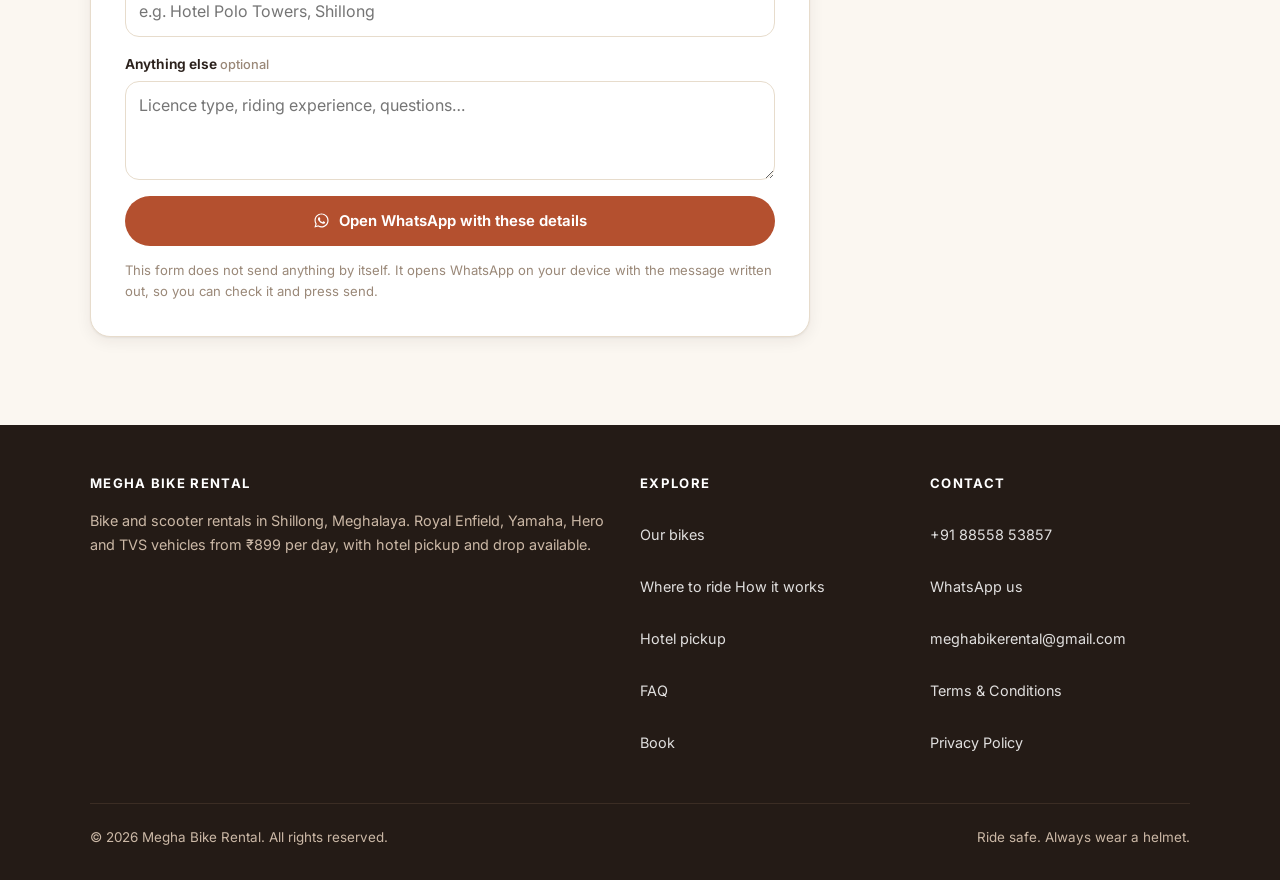
==== commit 85622683: "Add WhatsApp enquiry form (still fully static) Enquiries previously arrived without dates, needing a" ====
--- a/index.html
+++ b/index.html
@@ -55,6 +55,7 @@
       <a href="#how">How it works</a>
       <a href="#pickup">Hotel pickup</a>
       <a href="#faq">FAQ</a>
+      <a href="#book">Book</a>
       <a href="terms.html">Terms</a>
     </nav>
 
@@ -280,14 +281,88 @@
     </div>
   </section>
 
-  <!-- ================= CTA ================= -->
-  <section class="section">
-    <div class="wrap">
-      <div class="band">
-        <h2>Ready to ride?</h2>
-        <p>Send us your dates on WhatsApp and we will confirm availability, usually within minutes.</p>
-        <a class="btn btn--wa" data-wa href="#">Message us on WhatsApp</a>
-      </div>
+  <!-- ================= ENQUIRY FORM ================= -->
+  <section class="section" id="book">
+    <div class="wrap">
+      <div class="section__head">
+        <span class="eyebrow">Book</span>
+        <h2>Send us your dates</h2>
+        <p>
+          Fill this in and it opens WhatsApp with your details already written.
+          Nothing is sent until you press send in WhatsApp yourself.
+        </p>
+      </div>
+
+      <form class="form" id="enquiry-form" novalidate>
+        <div class="form__grid">
+          <p class="field">
+            <label for="f-name">Your name <span aria-hidden="true">*</span></label>
+            <input id="f-name" name="name" type="text" autocomplete="name"
+                   required maxlength="60" placeholder="Full name">
+            <span class="field__err" data-err-for="f-name"></span>
+          </p>
+
+          <p class="field">
+            <label for="f-vehicle">Vehicle</label>
+            <select id="f-vehicle" name="vehicle"></select>
+            <span class="field__err" data-err-for="f-vehicle"></span>
+          </p>
+
+          <p class="field">
+            <label for="f-pickup">Pickup date <span aria-hidden="true">*</span></label>
+            <input id="f-pickup" name="pickup" type="date" required>
+            <span class="field__err" data-err-for="f-pickup"></span>
+          </p>
+
+          <p class="field">
+            <label for="f-return">Return date <span aria-hidden="true">*</span></label>
+            <input id="f-return" name="return" type="date" required>
+            <span class="field__err" data-err-for="f-return"></span>
+          </p>
+
+          <p class="field">
+            <label for="f-time">Pickup time</label>
+            <input id="f-time" name="time" type="time" value="09:00">
+          </p>
+
+          <p class="field">
+            <label for="f-riders">Riders</label>
+            <select id="f-riders" name="riders">
+              <option value="1">1 rider</option>
+              <option value="2" selected>2 (rider + pillion)</option>
+            </select>
+          </p>
+        </div>
+
+        <p class="field field--full">
+          <label for="f-hotel">Hotel or pickup address <span class="field__hint">optional &mdash; charges apply for delivery</span></label>
+          <input id="f-hotel" name="hotel" type="text" maxlength="90"
+                 placeholder="e.g. Hotel Polo Towers, Shillong">
+        </p>
+
+        <p class="field field--full">
+          <label for="f-notes">Anything else <span class="field__hint">optional</span></label>
+          <textarea id="f-notes" name="notes" rows="3" maxlength="300"
+                    placeholder="Licence type, riding experience, questions&hellip;"></textarea>
+        </p>
+
+        <p class="form__summary" id="form-summary" role="status" aria-live="polite"></p>
+
+        <button class="btn btn--wa btn--block" type="submit">Open WhatsApp with these details</button>
+
+        <p class="form__note">
+          This form does not send anything by itself. It opens WhatsApp on your
+          device with the message written out, so you can check it and press send.
+        </p>
+
+        <noscript>
+          <p class="form__note">
+            This form needs JavaScript. Message us directly on
+            <a data-wa href="#">WhatsApp</a> or call
+            <a data-phone href="#">+91 88558 53857</a> with your dates.
+          </p>
+        </noscript>
+      </form>
     </div>
   </section>
 
@@ -311,6 +386,7 @@
       <a href="#how">How it works</a></li>
           <li><a href="#pickup">Hotel pickup</a></li>
           <li><a href="#faq">FAQ</a></li>
+          <li><a href="#book">Book</a></li>
         </ul>
       </div>
 
--- a/assets/css/styles.css
+++ b/assets/css/styles.css
@@ -23,6 +23,7 @@
   --deep-line:   #3b2d24;
   --header-bg:   rgba(255,255,255,.90);
   --amber:       #b45309;
+  --danger:      #c0392b;
   --hero-scrim:  30,22,17;
 
   /* Finish tokens — overridden by [data-finish] in themes.css */
@@ -97,6 +98,7 @@
 .header {
   position: sticky; top: 0; z-index: 100;
   background: var(--header-bg);
+  -webkit-backdrop-filter: saturate(180%) blur(12px);
   backdrop-filter: saturate(180%) blur(12px);
   border-bottom: 1px solid var(--line);
 }
@@ -509,3 +511,116 @@
    of blurb length. Do not put flex:1 back on .card__blurb. */
 .card__blurb { flex: 0 0 auto; }
 .price { margin-top: auto; }
+
+/* ==========================================================================
+   Enquiry form — composes a WhatsApp message client-side, sends nothing
+   ========================================================================== */
+
+.form {
+  max-width: 720px;
+  padding: clamp(22px, 4vw, 34px);
+  border: 1px solid var(--card-border);
+  border-radius: var(--radius-lg);
+  background: var(--surface-alpha);
+  -webkit-backdrop-filter: var(--surface-blur);
+  backdrop-filter: var(--surface-blur);
+  box-shadow: var(--shadow);
+}
+
+.form__grid {
+  display: grid; gap: 4px 18px;
+  grid-template-columns: 1fr;
+}
+@media (min-width: 620px) { .form__grid { grid-template-columns: 1fr 1fr; } }
+
+.field { margin: 0 0 16px; display: flex; flex-direction: column; }
+.field--full { grid-column: 1 / -1; }
+
+.field label {
+  margin-bottom: 6px;
+  font-size: .86rem; font-weight: 650; color: var(--ink);
+}
+.field label span[aria-hidden] { color: var(--accent); }
+.field__hint { font-weight: 500; color: var(--ink-faint); font-size: .8rem; }
+
+.field input,
+.field select,
+.field textarea {
+  width: 100%; min-height: 46px;
+  padding: 11px 13px;
+  border: 1px solid var(--line); border-radius: var(--radius);
+  background: var(--surface);
+  color: var(--ink);
+  font: inherit; font-size: 1rem;   /* 16px stops iOS Safari zooming on focus */
+  transition: border-color .2s var(--ease), box-shadow .2s var(--ease);
+  -webkit-appearance: none; appearance: none;
+}
+.field textarea { min-height: 84px; resize: vertical; line-height: 1.55; }
+
+/* native select needs its arrow back after appearance:none */
+.field select {
+  background-image: linear-gradient(45deg, transparent 50%, currentColor 50%),
+                    linear-gradient(135deg, currentColor 50%, transparent 50%);
+  background-position: calc(100% - 19px) calc(50% + 2px), calc(100% - 13px) calc(50% + 2px);
+  background-size: 6px 6px, 6px 6px;
+  background-repeat: no-repeat;
+  padding-right: 38px;
+}
+
+.field input:focus,
+.field select:focus,
+.field textarea:focus {
+  outline: none;
+  border-color: var(--accent);
+  box-shadow: 0 0 0 3px color-mix(in srgb, var(--accent) 24%, transparent);
+}
+
+/* Invalid fields get a tinted fill as well as a red border — on the warm
+   palettes the accent focus ring is also reddish, so border colour alone is
+   not a reliable signal. */
+.field input.is-invalid,
+.field select.is-invalid,
+.field textarea.is-invalid {
+  border-color: var(--danger);
+  background-color: color-mix(in srgb, var(--danger) 8%, var(--surface));
+}
+.field input.is-invalid:focus,
+.field select.is-invalid:focus,
+.field textarea.is-invalid:focus {
+  border-color: var(--danger);
+  box-shadow: 0 0 0 3px color-mix(in srgb, var(--danger) 26%, transparent);
+}
+.field__err::before { content: '\26A0\FE0E'; margin-right: 5px; }
+
+.field__err {
+  min-height: 0; margin-top: 5px;
+  font-size: .8rem; color: var(--danger);
+}
+.field__err:empty { display: none; }
+
+.form__summary {
+  margin: 4px 0 18px; padding: 11px 14px;
+  border-radius: var(--radius);
+  background: var(--accent-tint);
+  color: var(--ink);
+  font-size: .9rem; font-weight: 600;
+}
+.form__summary:empty { display: none; }
+
+.form__note {
+  margin: 14px 0 0;
+  font-size: .82rem; color: var(--ink-faint); line-height: 1.6;
+}
+.form__note a { color: var(--accent); }
+
+@supports not (color: color-mix(in srgb, red 50%, blue)) {
+  .field input:focus,
+  .field select:focus,
+  .field textarea:focus { box-shadow: 0 0 0 3px var(--accent-tint); }
+  .field input.is-invalid,
+  .field select.is-invalid,
+  .field textarea.is-invalid { background-color: var(--surface); border-width: 2px; }
+  .field input.is-invalid:focus,
+  .field select.is-invalid:focus,
+  .field textarea.is-invalid:focus { box-shadow: none; }
+}
--- a/assets/css/themes.css
+++ b/assets/css/themes.css
@@ -188,7 +188,10 @@
   border-radius: 999px; margin-bottom: 14px; mix-blend-mode: normal;
 }
 [data-finish="crystal"] .band { position: relative; overflow: hidden; }
-[data-finish="crystal"] .header { backdrop-filter: blur(20px) saturate(180%); }
+[data-finish="crystal"] .header {
+  -webkit-backdrop-filter: blur(20px) saturate(180%);
+  backdrop-filter: blur(20px) saturate(180%);
+}
 [data-finish="crystal"] .card:hover {
   border-color: color-mix(in srgb, var(--accent) 55%, transparent);
   box-shadow: var(--shadow-lg), 0 0 0 1px color-mix(in srgb, #fff 14%, transparent) inset;
@@ -322,6 +325,7 @@
 [data-palette="gunmetal"] .card__tag,
 [data-palette="dusk"] .card__tag {
   background: rgba(0,0,0,.62); color: var(--accent-2);
+  -webkit-backdrop-filter: blur(6px);
   backdrop-filter: blur(6px);
 }
 
@@ -374,6 +378,7 @@
   padding: 9px 15px; border-radius: 999px;
   border: 1px solid var(--card-border);
   background: color-mix(in srgb, var(--surface) 84%, transparent);
+  -webkit-backdrop-filter: blur(16px) saturate(160%);
   backdrop-filter: blur(16px) saturate(160%);
   -webkit-backdrop-filter: blur(16px) saturate(160%);
   color: var(--ink); font: inherit; font-size: .82rem; font-weight: 650;
@@ -389,6 +394,7 @@
   padding: 18px; border-radius: 16px;
   border: 1px solid var(--card-border);
   background: color-mix(in srgb, var(--surface) 92%, transparent);
+  -webkit-backdrop-filter: blur(24px) saturate(170%);
   backdrop-filter: blur(24px) saturate(170%);
   -webkit-backdrop-filter: blur(24px) saturate(170%);
   box-shadow: var(--shadow-lg);
@@ -435,3 +441,61 @@
   .tp { top: auto; bottom: 84px; right: 14px; }
   .tp__panel { top: auto; bottom: calc(100% + 10px); }
 }
+
+/* ==========================================================================
+   5. Fallback for engines without color-mix()  (Safari < 16.2, Firefox < 113)
+   --------------------------------------------------------------------------
+   `background: var(--surface-alpha)` where the token holds an unsupported
+   color-mix() is invalid at computed-value time, which resolves to `initial`
+   — i.e. TRANSPARENT. Every card would lose its background. An earlier
+   fallback declaration does not help for that failure mode, so the tokens are
+   forced to solid values here instead.
+   ========================================================================== */
+
+@supports not (color: color-mix(in srgb, red 50%, blue)) {
+  [data-finish="crystal"],
+  [data-finish="water"],
+  [data-finish="vapour"],
+  [data-finish="metal"] {
+    --surface-alpha: var(--surface);
+    --card-border: var(--line);
+  }
+
+  /* derived light accent used on photo scrims */
+  :root { --on-photo-accent: var(--accent-2); }
+
+  /* decorative sheens degrade to nothing rather than a broken paint */
+  [data-finish="crystal"] .card::before,
+  [data-finish="crystal"] .panel::before,
+  [data-finish="crystal"] .band::before,
+  [data-finish="water"] .card::after,
+  [data-finish="metal"] .card::before,
+  [data-finish="metal"] .panel::before { display: none; }
+
+  [data-finish="water"] body,
+  [data-finish="vapour"] body { background-image: none; }
+
+  [data-finish="metal"] .card,
+  [data-finish="metal"] .panel,
+  [data-finish="metal"] .steps li { background-image: none; }
+
+  /* warning notes keep a readable solid treatment */
+  [data-palette="obsidian"] .note, [data-palette="abyss"] .note,
+  [data-palette="midnight"] .note, [data-palette="carbon"] .note,
+  [data-palette="espresso"] .note, [data-palette="burgundy"] .note,
+  [data-palette="gunmetal"] .note, [data-palette="dusk"] .note {
+    background: var(--bg-2); border-color: var(--line); color: #f0c98a;
+  }
+  .note { background: var(--bg-2); border-color: var(--line); color: var(--ink); }
+
+  .tp__toggle, .tp__panel { background: var(--surface); }
+  .tp__opt:hover { background: var(--bg-2); }
+  .tp__opt[aria-pressed="true"] { background: var(--bg-2); }
+}
+
+/* Error red, readable on each palette (Carbon uses amber so it is not confused
+   with its racing-red accent). */
+[data-palette="obsidian"], [data-palette="abyss"], [data-palette="midnight"],
+[data-palette="espresso"], [data-palette="burgundy"], [data-palette="gunmetal"],
+[data-palette="dusk"] { --danger: #ff7a6b; }
+[data-palette="carbon"] { --danger: #ffb020; }
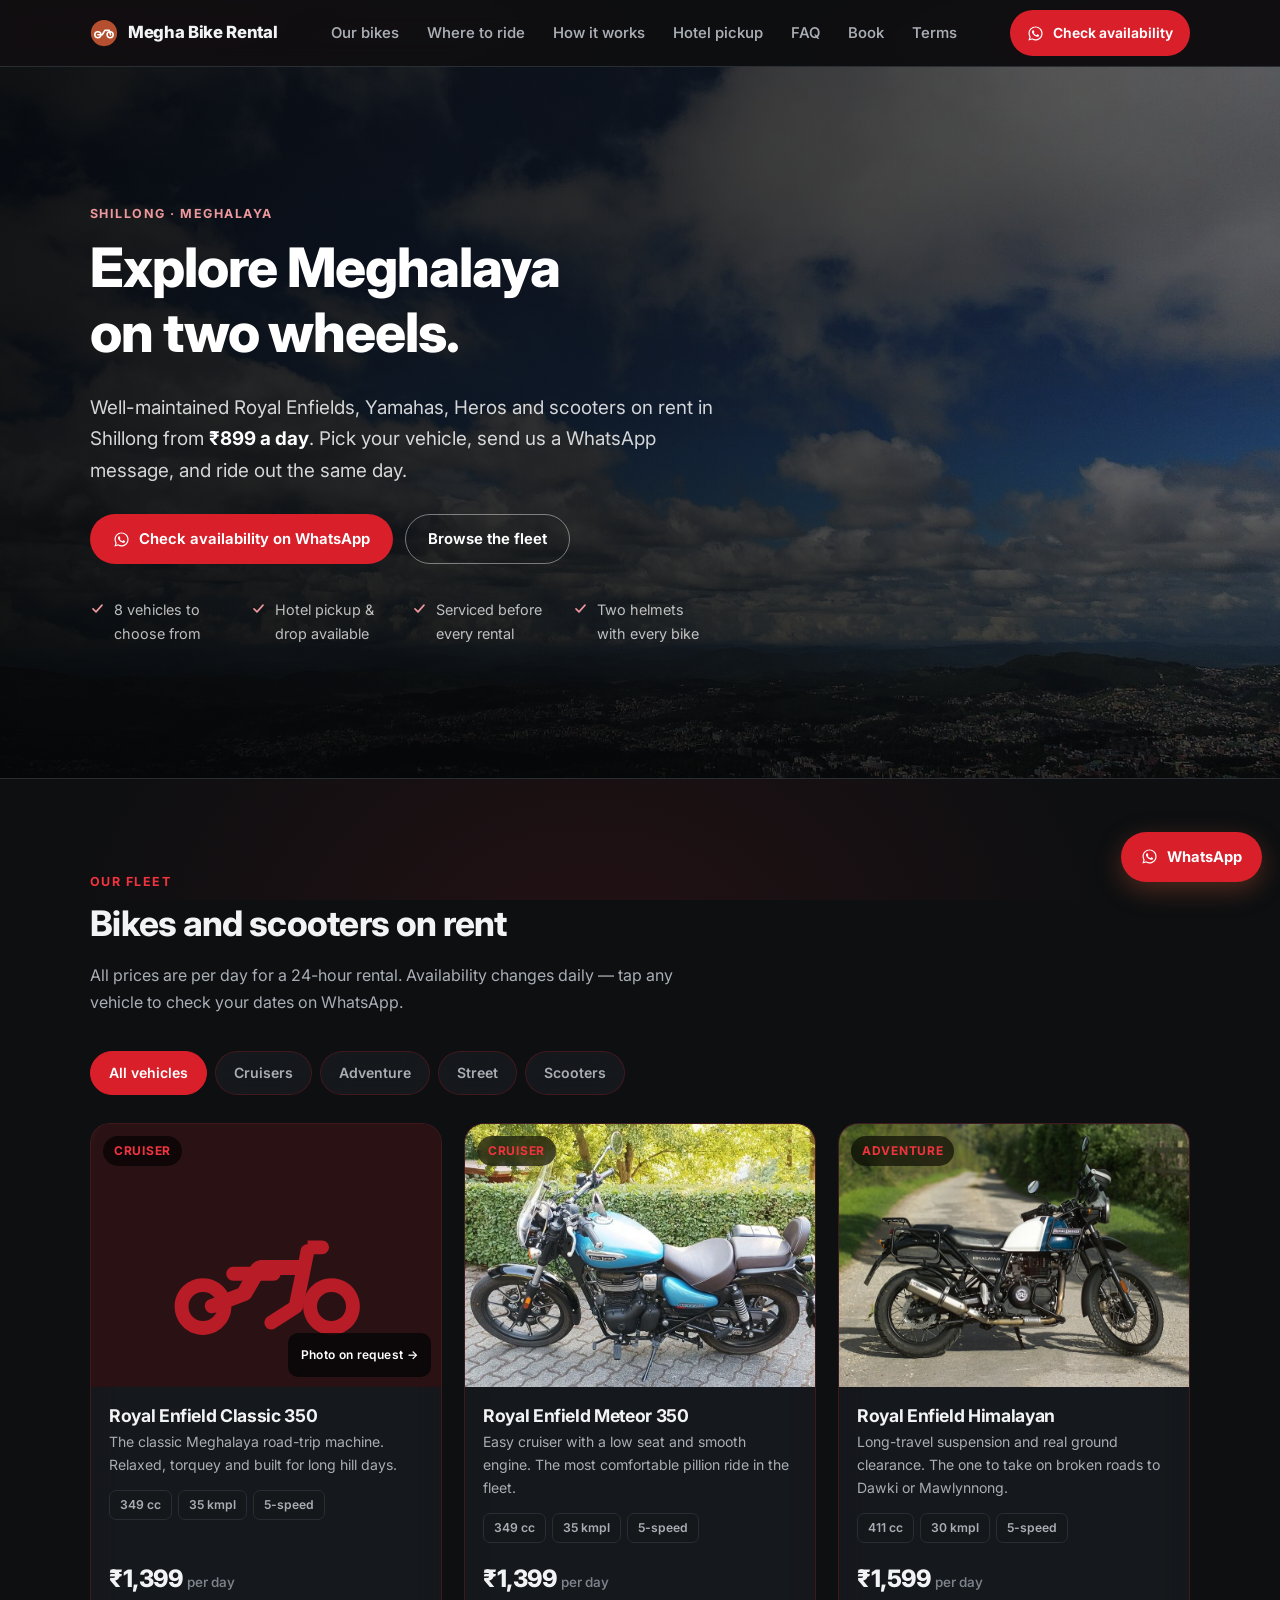
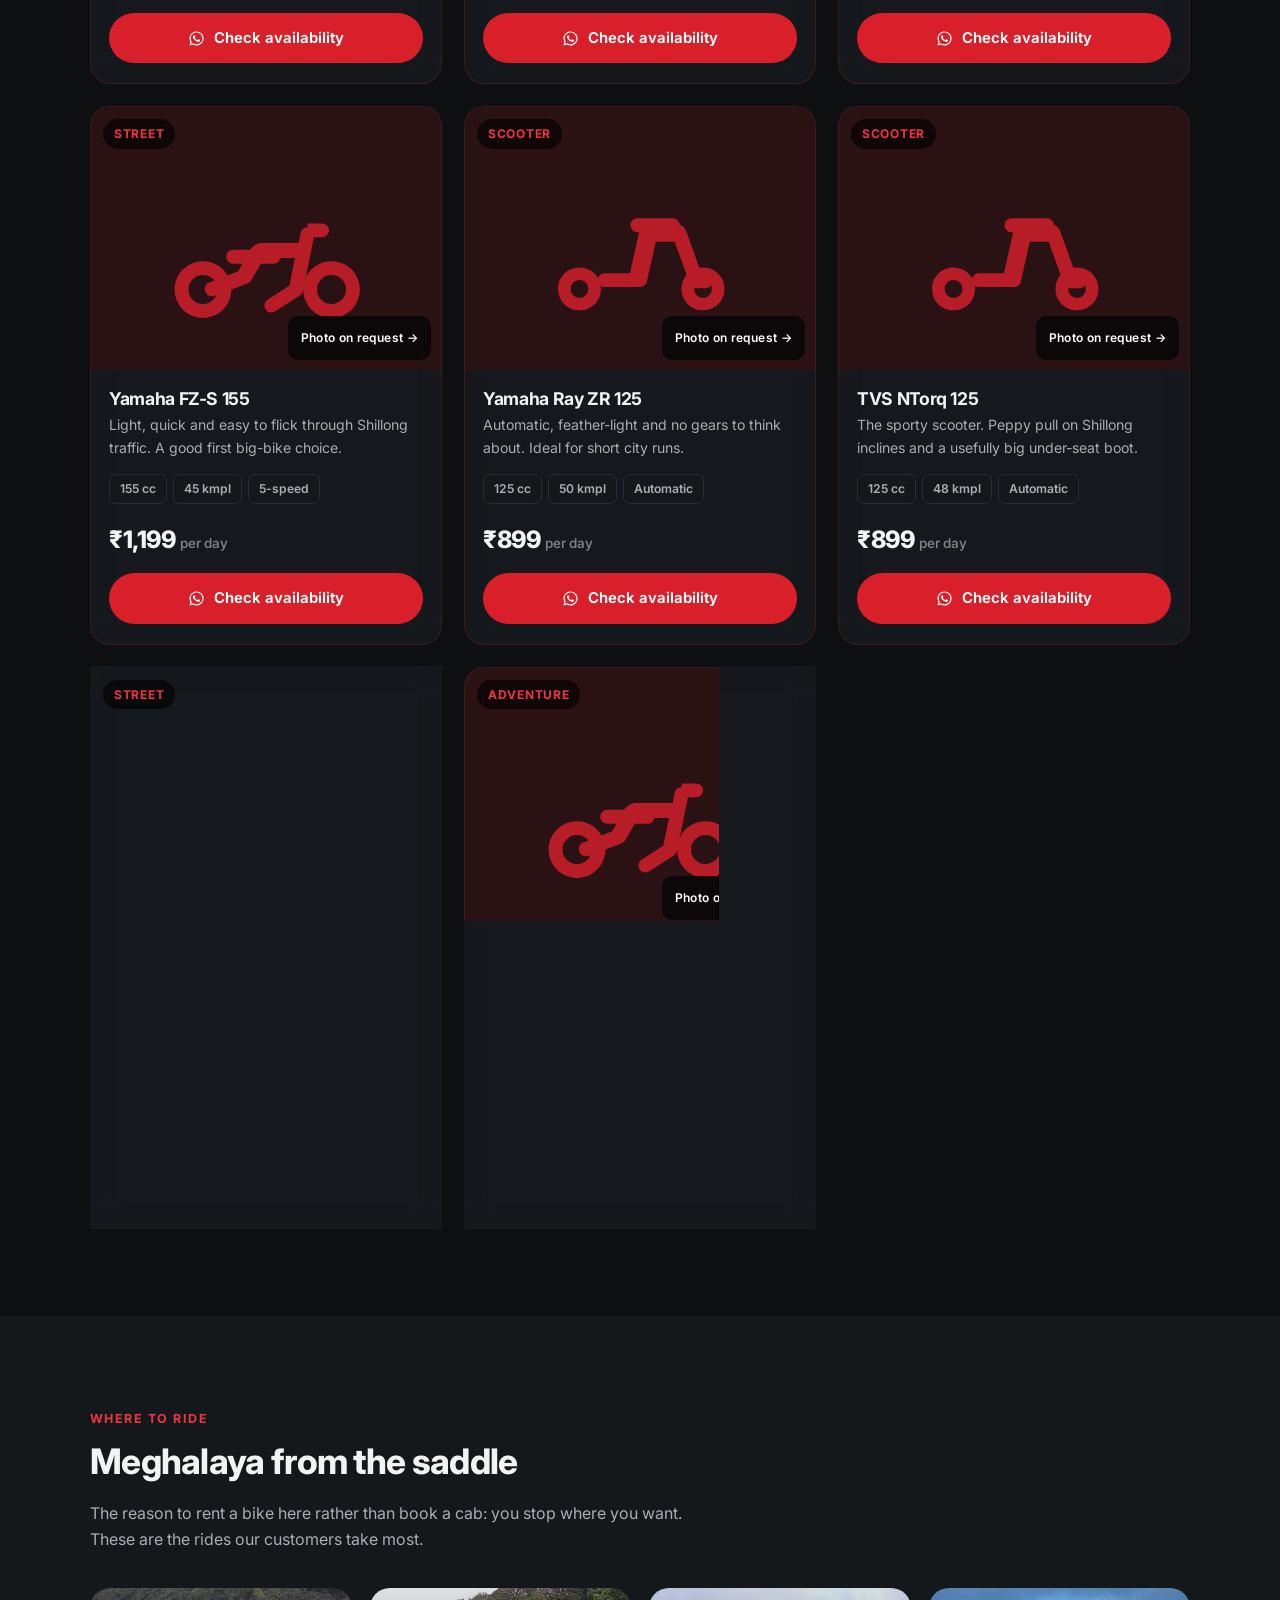
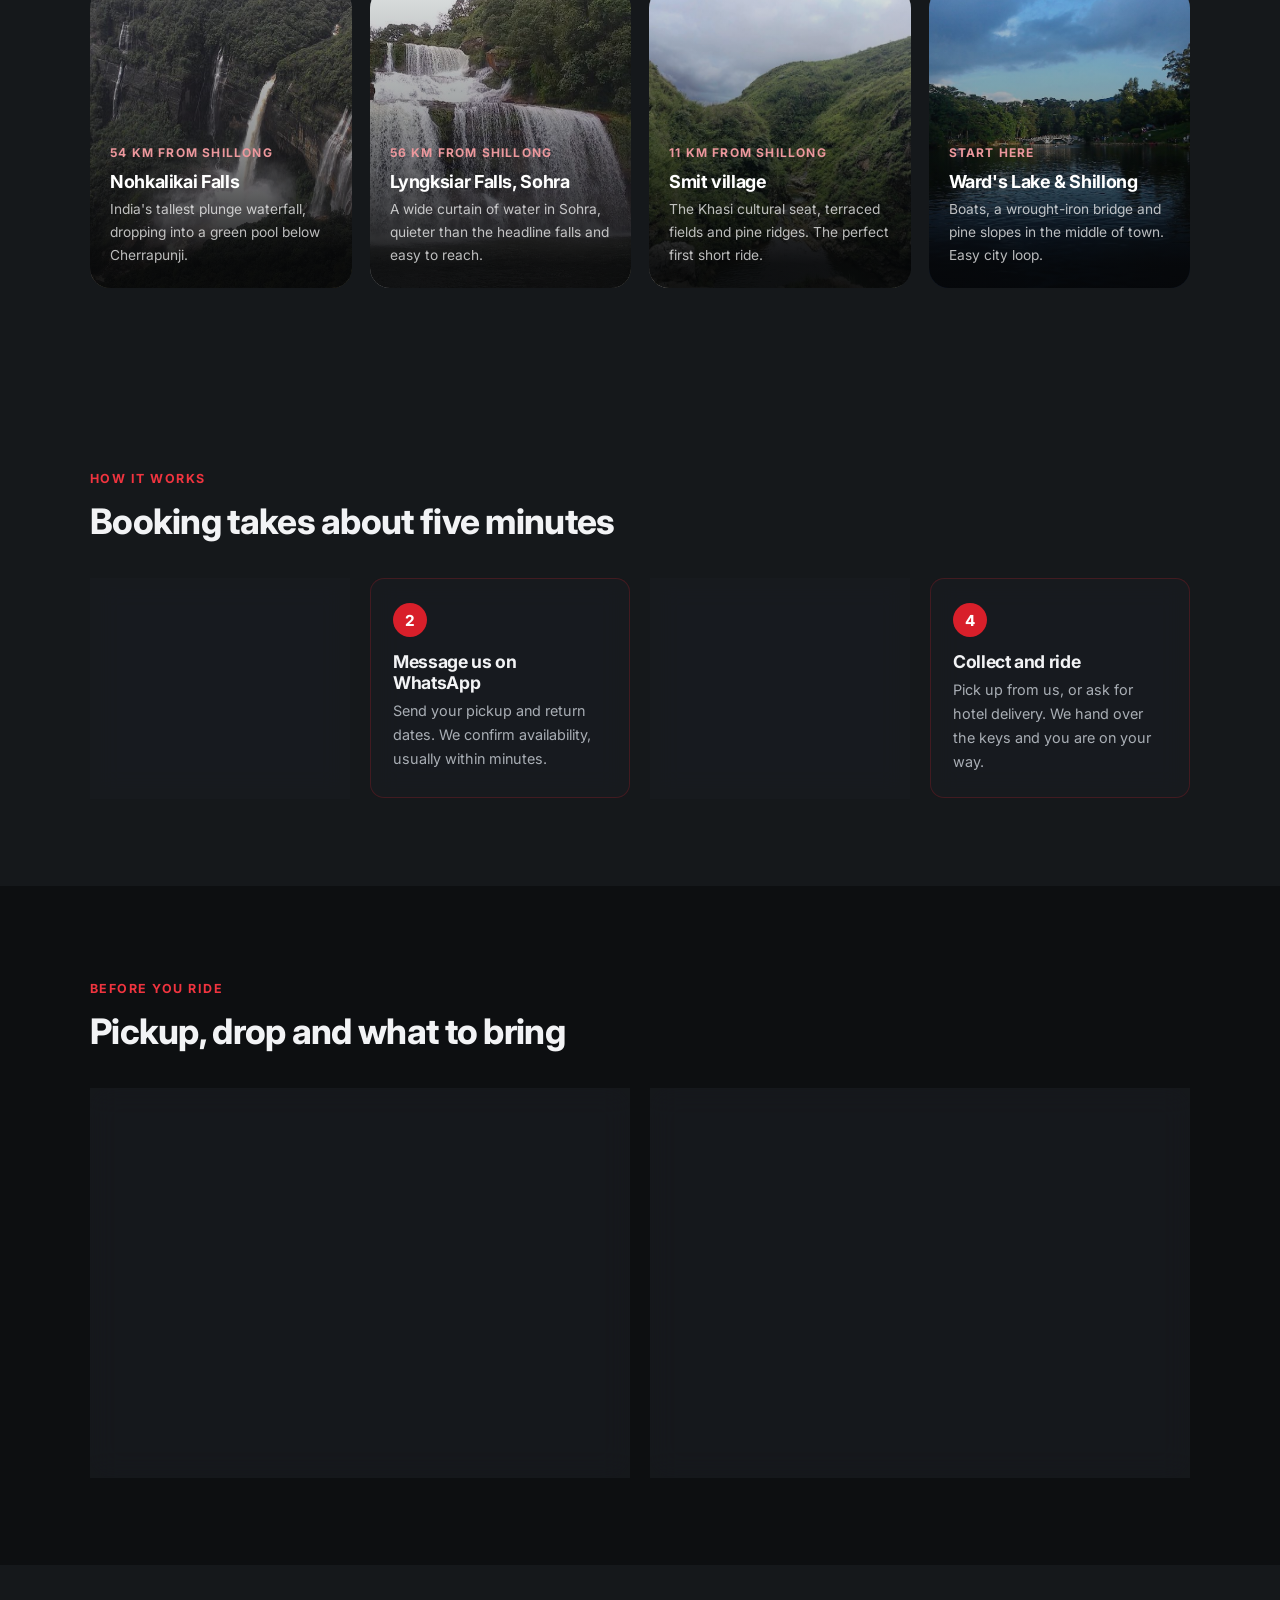
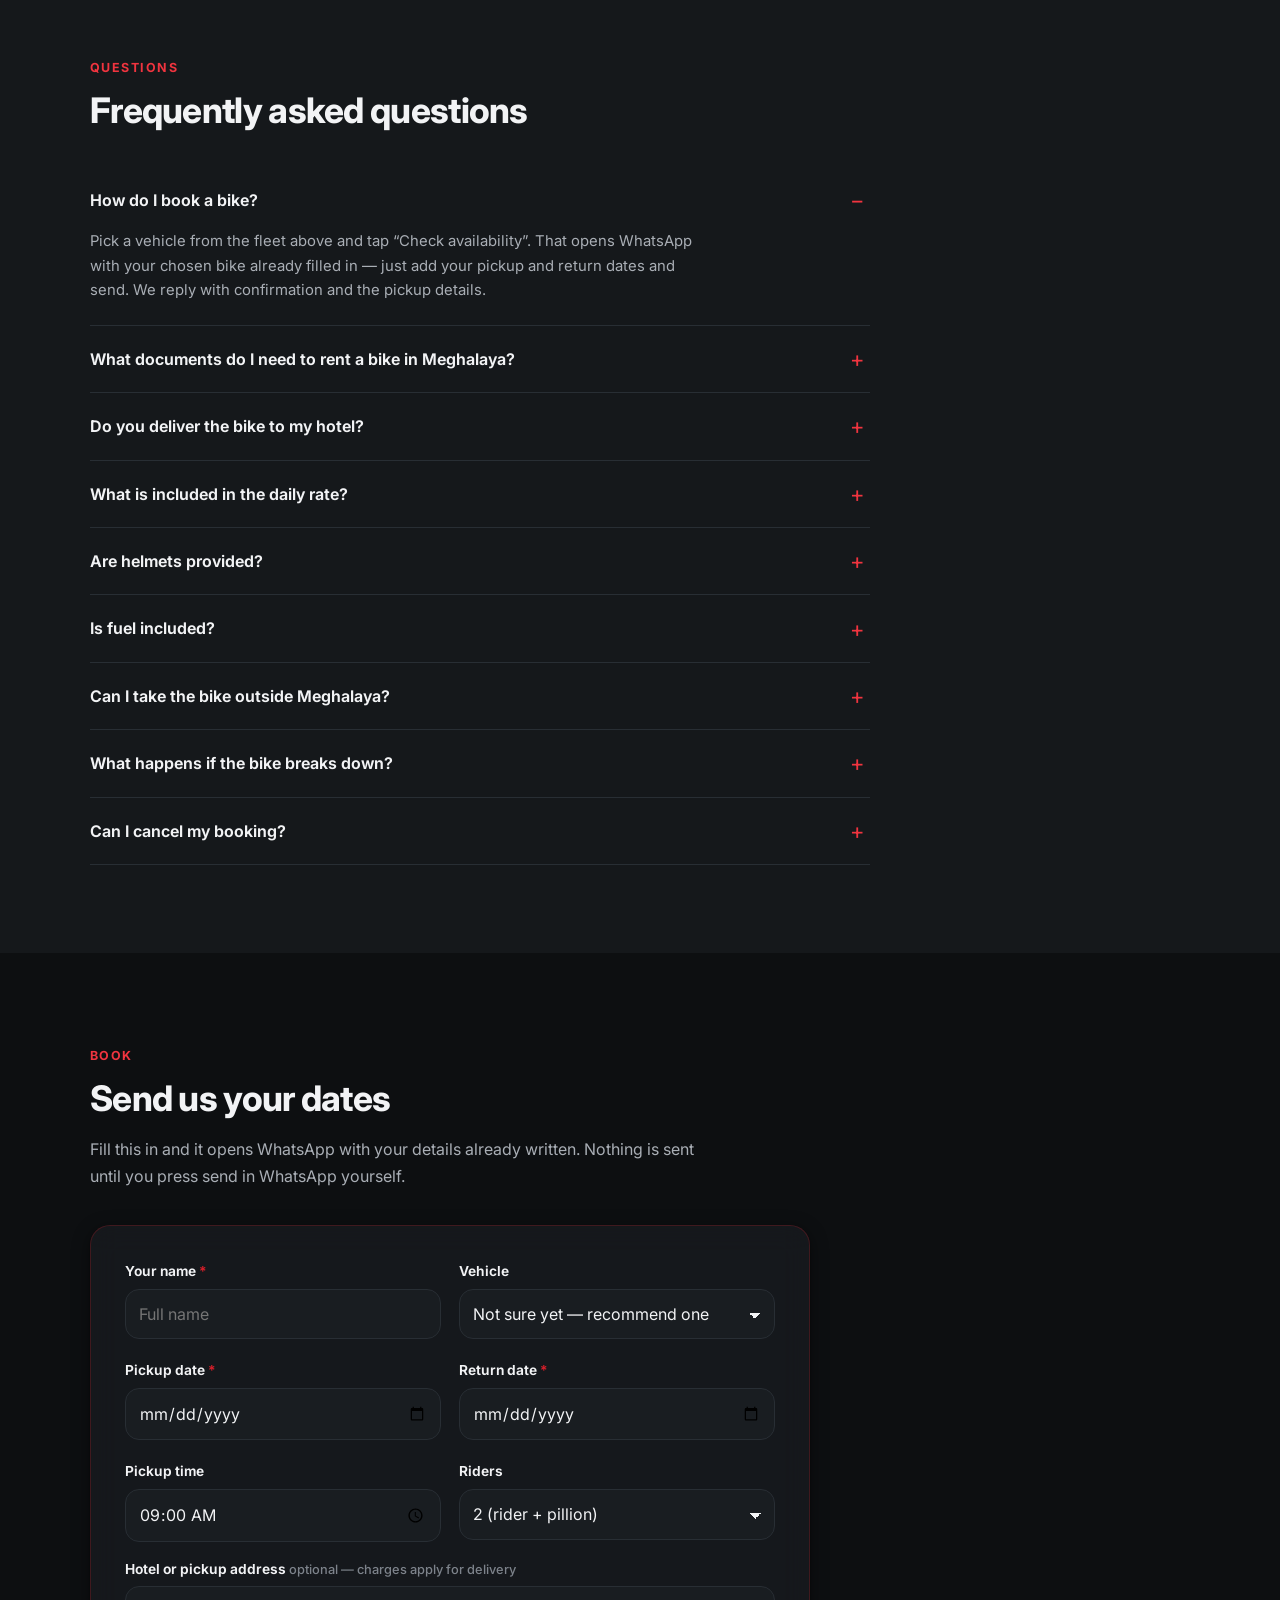
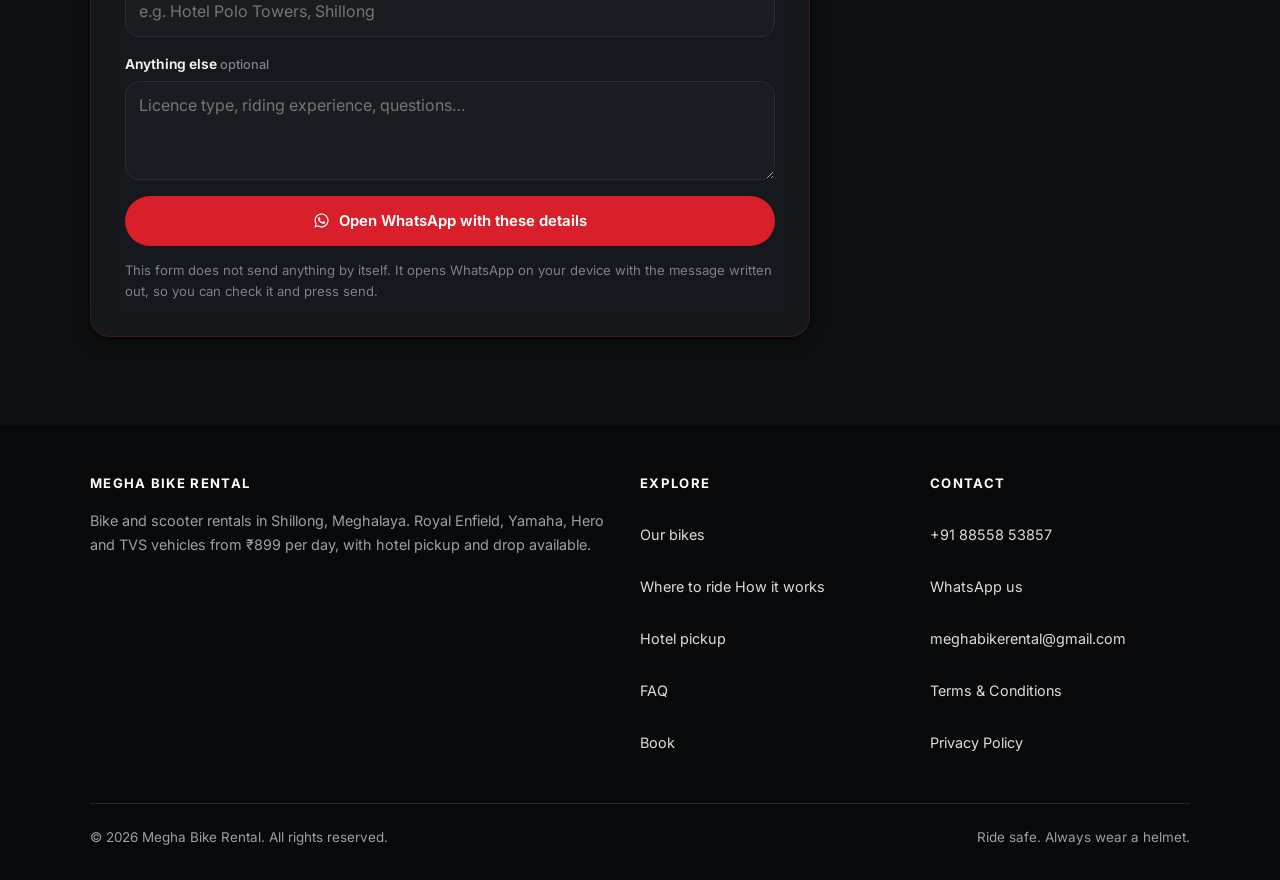
==== commit df8efc3e: "Lock theme to Carbon & Racing Red + Water; remove the theme picker Final look set as data-palette="c" ====
--- a/index.html
+++ b/index.html
@@ -1,5 +1,5 @@
 <!DOCTYPE html>
-<html lang="en-IN">
+<html lang="en-IN" data-palette="carbon" data-finish="water">
 <head>
 <meta charset="utf-8">
 <meta name="viewport" content="width=device-width, initial-scale=1">
@@ -30,9 +30,6 @@
 <link rel="stylesheet" href="https://fonts.googleapis.com/css2?family=Inter:wght@400;500;600;700;800&display=swap">
 <link rel="stylesheet" href="assets/css/styles.css">
 <link rel="stylesheet" href="assets/css/themes.css">
-<script>/* no-flash: apply saved theme before first paint (preview tool) */
-(function(){try{var v=JSON.parse(localStorage.getItem('mbr-theme'));if(v&&v.palette&&v.finish){var r=document.documentElement;r.setAttribute('data-palette',v.palette);r.setAttribute('data-finish',v.finish);}}catch(e){}})();</script>
-<script src="assets/js/theme.js" defer></script>
 </head>
 
 <body>
--- a/assets/css/themes.css
+++ b/assets/css/themes.css
@@ -1,11 +1,19 @@
 /* ==========================================================================
    Megha Bike Rental — palettes & finishes
    --------------------------------------------------------------------------
-   Applied by assets/js/theme.js as attributes on <html>:
-       data-palette="sand|obsidian|glacier|abyss|midnight|carbon"
-       data-finish="matte|crystal|water"
-   Once a combination is chosen, copy its tokens into :root in styles.css and
-   delete the picker. See docs/HANDOVER.md.
+   The live theme is fixed on <html> in each page:
+       <html lang="en-IN" data-palette="carbon" data-finish="water">
+
+   To change the whole site's look, edit those two attributes in index.html,
+   terms.html and privacy.html. Nothing else needs to change.
+
+   Palettes: sand ivory glacier steel obsidian espresso
+             midnight burgundy carbon gunmetal abyss dusk
+   Finishes: matte crystal water metal vapour
+
+   The other combinations are kept because they cost nothing and make a future
+   restyle a two-attribute edit. The picker that used to switch them live was
+   removed before handover.
    ========================================================================== */
 
 /* ==========================================================================
@@ -365,85 +373,7 @@
 }
 
 /* ==========================================================================
-   4. Theme picker  [PREVIEW TOOL — delete with assets/js/theme.js]
-   ========================================================================== */
-
-.tp {
-  position: fixed; top: 78px; right: 18px; z-index: 120;
-  font-family: var(--font);
-}
-
-.tp__toggle {
-  display: inline-flex; align-items: center; gap: 8px;
-  padding: 9px 15px; border-radius: 999px;
-  border: 1px solid var(--card-border);
-  background: color-mix(in srgb, var(--surface) 84%, transparent);
-  -webkit-backdrop-filter: blur(16px) saturate(160%);
-  backdrop-filter: blur(16px) saturate(160%);
-  -webkit-backdrop-filter: blur(16px) saturate(160%);
-  color: var(--ink); font: inherit; font-size: .82rem; font-weight: 650;
-  cursor: pointer; box-shadow: var(--shadow);
-  transition: border-color .3s var(--ease), transform .2s var(--ease);
-}
-.tp__toggle:hover { border-color: var(--accent); transform: translateY(-1px); }
-
-.tp__panel {
-  position: absolute; top: calc(100% + 10px); right: 0;
-  width: min(316px, calc(100vw - 36px));
-  max-height: min(74vh, 620px); overflow-y: auto;
-  padding: 18px; border-radius: 16px;
-  border: 1px solid var(--card-border);
-  background: color-mix(in srgb, var(--surface) 92%, transparent);
-  -webkit-backdrop-filter: blur(24px) saturate(170%);
-  backdrop-filter: blur(24px) saturate(170%);
-  -webkit-backdrop-filter: blur(24px) saturate(170%);
-  box-shadow: var(--shadow-lg);
-}
-
-.tp__head { margin-bottom: 16px; }
-.tp__head strong { display: block; font-size: .95rem; color: var(--ink); }
-.tp__head span { font-size: .74rem; color: var(--ink-faint); }
-
-.tp__group { margin-bottom: 16px; }
-.tp__group h5 {
-  margin: 0 0 8px; font-size: .68rem; font-weight: 700;
-  letter-spacing: .12em; text-transform: uppercase; color: var(--ink-faint);
-}
-.tp__opts { display: flex; flex-direction: column; gap: 5px; }
-
-.tp__opt {
-  display: flex; align-items: center; gap: 11px;
-  width: 100%; padding: 9px 11px; text-align: left;
-  border: 1px solid transparent; border-radius: 11px;
-  background: transparent; font: inherit; color: var(--ink);
-  cursor: pointer; transition: background .2s var(--ease), border-color .2s var(--ease);
-}
-.tp__opt:hover { background: color-mix(in srgb, var(--ink) 7%, transparent); }
-.tp__opt[aria-pressed="true"] {
-  border-color: var(--accent);
-  background: color-mix(in srgb, var(--accent) 14%, transparent);
-}
-
-.tp__sw { display: inline-flex; flex: none; border-radius: 6px; overflow: hidden; }
-.tp__sw i { width: 13px; height: 26px; display: block; }
-
-.tp__txt { display: flex; flex-direction: column; line-height: 1.35; min-width: 0; }
-.tp__txt b  { font-size: .84rem; font-weight: 650; }
-.tp__txt em { font-size: .71rem; font-style: normal; color: var(--ink-faint); }
-
-.tp__cur {
-  margin: 0; padding-top: 12px; border-top: 1px solid var(--card-border);
-  font-family: ui-monospace, SFMono-Regular, Menlo, monospace;
-  font-size: .66rem; color: var(--ink-faint); word-break: break-all;
-}
-
-@media (max-width: 560px) {
-  .tp { top: auto; bottom: 84px; right: 14px; }
-  .tp__panel { top: auto; bottom: calc(100% + 10px); }
-}
-
-/* ==========================================================================
-   5. Fallback for engines without color-mix()  (Safari < 16.2, Firefox < 113)
+   4. Fallback for engines without color-mix()  (Safari < 16.2, Firefox < 113)
    --------------------------------------------------------------------------
    `background: var(--surface-alpha)` where the token holds an unsupported
    color-mix() is invalid at computed-value time, which resolves to `initial`
@@ -487,10 +417,6 @@
     background: var(--bg-2); border-color: var(--line); color: #f0c98a;
   }
   .note { background: var(--bg-2); border-color: var(--line); color: var(--ink); }
-
-  .tp__toggle, .tp__panel { background: var(--surface); }
-  .tp__opt:hover { background: var(--bg-2); }
-  .tp__opt[aria-pressed="true"] { background: var(--bg-2); }
 }
 
 /* Error red, readable on each palette (Carbon uses amber so it is not confused
